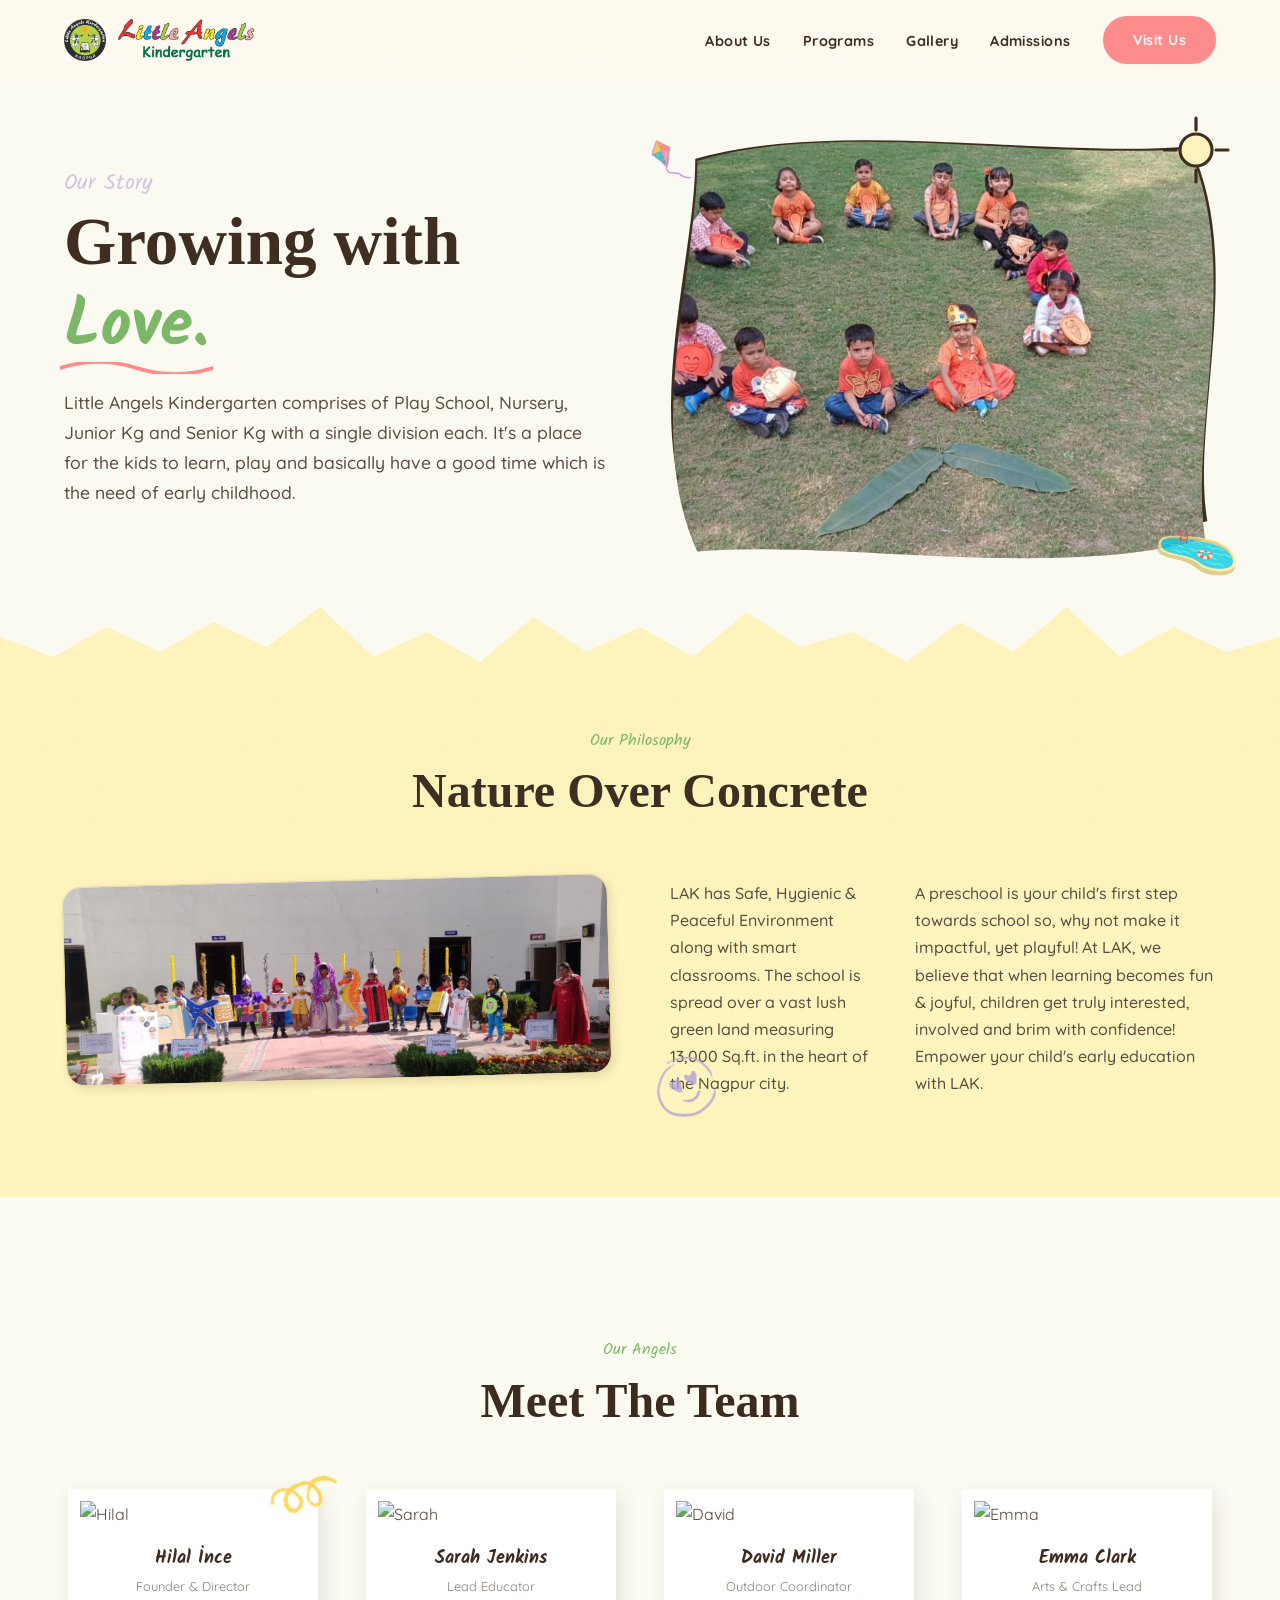
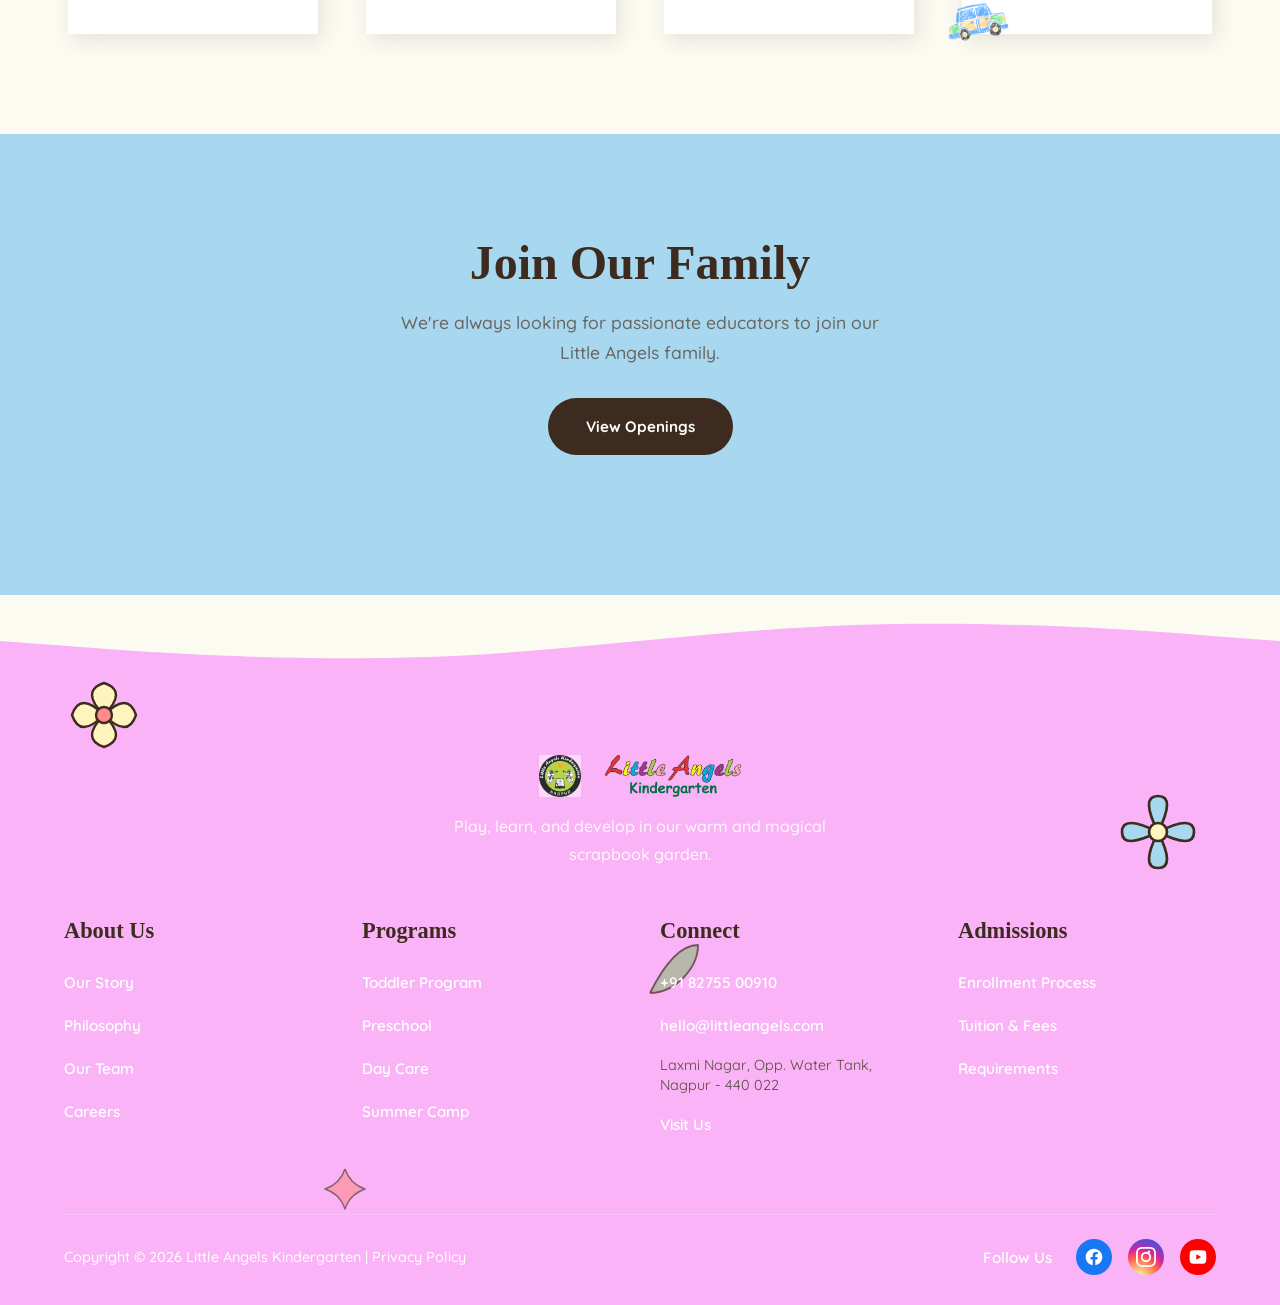
==== about.html @ 873f0bdc "Feat: implement masonry categorization, background doodles and core web vitals optimization" ====
<!DOCTYPE html>
<html lang="en">
<head>
    <meta charset="UTF-8">
    <meta name="viewport" content="width=device-width, initial-scale=1.0">
    <title>Little Angels Kindergarten | About Us</title>
    <link rel="preconnect" href="https://fonts.googleapis.com">
    <link rel="preconnect" href="https://fonts.gstatic.com" crossorigin>
    <link href="https://fonts.googleapis.com/css2?family=Chewy&family=Kalam:wght@300;400;700&display=swap" rel="stylesheet">
    <link rel="icon" type="image/png" href="LAK2logo.png">
    <link rel="stylesheet" href="style.css">
</head>
<body>

    <!-- ============================================
         NAVBAR
         ============================================ -->
    <nav class="navbar" id="navbar">
        <div class="container">
            <a href="index.html" class="nav-brand">
                <img src="LAK2logo.png" alt="Little Angels Icon" class="leaf-icon">
                <img src="LAKlogo.png" alt="Little Angels Kindergarten" class="brand-logo">
            </a>

            <button class="menu-toggle" id="menuToggle" aria-label="Toggle menu">
                <svg viewBox="0 0 24 24" width="24" height="24" stroke="currentColor" stroke-width="2" fill="none" stroke-linecap="round" stroke-linejoin="round">
                    <line x1="3" y1="12" x2="21" y2="12"></line>
                    <line x1="3" y1="6" x2="21" y2="6"></line>
                    <line x1="3" y1="18" x2="21" y2="18"></line>
                </svg>
            </button>

            <ul class="nav-links" id="navLinks">
                <li><a href="about.html">About Us</a></li>
                <li><a href="programs.html">Programs</a></li>
                <li><a href="gallery.html">Gallery</a></li>
                <li><a href="admissions.html">Admissions</a></li>
                <li><a href="contact.html" class="nav-cta">Visit Us</a></li>
            </ul>
        </div>
    </nav>

    <!-- ============================================
         ABOUT HERO
         ============================================ -->
    <section class="hero" id="story" style="padding-bottom: 20px;">
        <div class="container">
            <div class="hero-text reveal reveal-delay-1">
                <span class="section-label" style="font-family: 'Kalam', cursive; font-size: 1.4rem; color: var(--lavender); margin-bottom: 8px;">Our Story</span>
                <h1>
                    Growing with 
                    <span class="keyword highlight">
                        Love.
                        <svg class="scribble" viewBox="0 0 100 10" preserveAspectRatio="none">
                            <path d="M 0 5 Q 25 -5, 50 5 T 100 5"/>
                        </svg>
                    </span>
                </h1>
                <p>Little Angels Kindergarten comprises of Play School, Nursery, Junior Kg and Senior Kg with a single division each. It's a place for the kids to learn, play and basically have a good time which is the need of early childhood.</p>
            </div>

            <div class="hero-image-wrap reveal reveal-delay-2">
                <svg class="doodle sun" viewBox="0 0 100 100" fill="none" xmlns="http://www.w3.org/2000/svg">
                    <circle cx="50" cy="50" r="20" fill="#FFF4BD" stroke="#3D2B1F" stroke-width="4"/>
                    <line x1="50" y1="10" x2="50" y2="25" stroke="#3D2B1F" stroke-width="4" stroke-linecap="round"/>
                    <line x1="50" y1="90" x2="50" y2="75" stroke="#3D2B1F" stroke-width="4" stroke-linecap="round"/>
                    <line x1="10" y1="50" x2="25" y2="50" stroke="#3D2B1F" stroke-width="4" stroke-linecap="round"/>
                    <line x1="90" y1="50" x2="75" y2="50" stroke="#3D2B1F" stroke-width="4" stroke-linecap="round"/>
                </svg>

                <div class="wobbly-frame">
                    <svg class="wobbly-border" viewBox="0 0 400 420" preserveAspectRatio="none" xmlns="http://www.w3.org/2000/svg">
                        <defs>
                            <clipPath id="wobbly-clip-about" clipPathUnits="objectBoundingBox">
                                <path d="M 0.05 0.05 C 0.3 -0.05, 0.7 0.05, 0.95 0.02 C 1.05 0.3, 0.95 0.7, 0.98 0.95 C 0.7 1.05, 0.3 0.95, 0.05 0.98 C -0.05 0.7, 0.05 0.3, 0.05 0.05 Z"/>
                            </clipPath>
                        </defs>
                        <path d="M 20 20 C 120 -20, 280 20, 380 8 C 420 120, 380 280, 392 380 C 280 420, 120 380, 20 392 C -20 280, 20 120, 20 20 Z" fill="none" stroke="#3D2B1F" stroke-width="3"/>
                    </svg>
                    <img src="imgs/sclimg18.jpeg" alt="Kindergarten exterior" style="clip-path: url(#wobbly-clip-about);" fetchpriority="high">
                </div>
                <img src="doodles/12_20260517_151332_0011.png" alt="Doodle Leaf" class="scrapbook-doodle doodle-hero-1" loading="lazy">
                <img src="doodles/16_20260517_151332_0015.png" alt="Doodle Leaf" class="scrapbook-doodle doodle-hero-2" style="width: 80px;" loading="lazy">
            </div>
        </div>
    </section>

    <!-- ============================================
         GRASS DIVIDER
         ============================================ -->
    <div class="grass-divider">
        <svg viewBox="0 0 1200 80" preserveAspectRatio="none" xmlns="http://www.w3.org/2000/svg">
            <path d="M 0 80 L 0 50 L 50 70 L 100 40 L 150 65 L 200 35 L 250 60 L 300 20 L 350 70 L 400 45 L 450 75 L 500 30 L 550 65 L 600 40 L 650 70 L 700 25 L 750 60 L 800 45 L 850 75 L 900 35 L 950 65 L 1000 20 L 1050 70 L 1100 40 L 1150 65 L 1200 50 L 1200 80 Z" fill="#FFF4BD"/>
        </svg>
    </div>

    <!-- ============================================
         PHILOSOPHY SECTION
         ============================================ -->
    <section class="about-section" id="philosophy" style="padding-bottom: 100px;">
        <div class="container">
            <div class="section-header reveal" style="text-align: center; margin-bottom: 60px;">
                <span class="section-label">Our Philosophy</span>
                <h2>Nature Over Concrete</h2>
            </div>
            
            <div class="about-grid">
                <div class="about-content-col reveal" style="order: 2;">
                    <img src="doodles/1_20260517_151332_0000.png" alt="Doodle Branch" class="scrapbook-doodle doodle-card-left" loading="lazy">
                    <p>LAK has Safe, Hygienic & Peaceful Environment along with smart classrooms. The school is spread over a vast lush green land measuring 13,000 Sq.ft. in the heart of the Nagpur city.</p>
                    <p>A preschool is your child's first step towards school so, why not make it impactful, yet playful! At LAK, we believe that when learning becomes fun & joyful, children get truly interested, involved and brim with confidence! Empower your child's early education with LAK.</p>
                </div>
                <div class="about-image-col reveal reveal-delay-1" style="order: 1;">
                    <img src="imgs/sclimg19.jpeg" alt="Kids playing in nature" class="sticker" style="width: 100%; border-radius: 20px;" loading="lazy">
                </div>
            </div>
        </div>
    </section>

    <div>
        <div class="divider-cloud" style="background-color: var(--primary-bg);"></div>
    </div>

    <!-- ============================================
         MEET THE TEAM
         ============================================ -->
    <section class="team-section" id="team" style="padding: 100px 0; background: var(--primary-bg);">
        <div class="container">
            <div class="section-header reveal" style="text-align: center; margin-bottom: 60px;">
                <span class="section-label">Our Angels</span>
                <h2>Meet The Team</h2>
            </div>

            <div style="display: grid; grid-template-columns: repeat(auto-fit, minmax(250px, 1fr)); gap: 40px; justify-items: center;">
                <div class="polaroid reveal">
                    <img src="doodles/3_20260517_151332_0002.png" alt="Doodle Flower" class="scrapbook-doodle doodle-card-corner" loading="lazy">
                    <img src="https://images.unsplash.com/photo-1544005313-94ddf0286df2?auto=format&fit=crop&q=80&w=400" alt="Hilal" style="width: 100%; height: 250px; object-fit: cover;" loading="lazy">
                    <div class="caption">
                        <div class="name">Hilal İnce</div>
                        <div class="role">Founder & Director</div>
                    </div>
                </div>
                
                <div class="polaroid reveal reveal-delay-1">
                    <img src="https://images.unsplash.com/photo-1573496359142-b8d87734a5a2?auto=format&fit=crop&q=80&w=400" alt="Sarah" style="width: 100%; height: 250px; object-fit: cover;" loading="lazy">
                    <div class="caption">
                        <div class="name">Sarah Jenkins</div>
                        <div class="role">Lead Educator</div>
                    </div>
                </div>

                <div class="polaroid reveal reveal-delay-2">
                    <img src="https://images.unsplash.com/photo-1580894732444-8ecded7900cd?auto=format&fit=crop&q=80&w=400" alt="David" style="width: 100%; height: 250px; object-fit: cover;" loading="lazy">
                    <div class="caption">
                        <div class="name">David Miller</div>
                        <div class="role">Outdoor Coordinator</div>
                    </div>
                </div>
                
                <div class="polaroid reveal reveal-delay-3">
                    <img src="doodles/6_20260517_151332_0005.png" alt="Doodle Star" class="scrapbook-doodle doodle-card-left" loading="lazy">
                    <img src="https://images.unsplash.com/photo-1598550874175-4d0ef43ee90d?auto=format&fit=crop&q=80&w=400" alt="Emma" style="width: 100%; height: 250px; object-fit: cover;" loading="lazy">
                    <div class="caption">
                        <div class="name">Emma Clark</div>
                        <div class="role">Arts & Crafts Lead</div>
                    </div>
                </div>
            </div>
        </div>
    </section>

    <!-- ============================================
         CTA SECTION (CAREERS)
         ============================================ -->
    <section class="cta-section" id="careers" style="background: var(--sky-mist); padding: 100px 0 140px;">
        <div class="container reveal" style="text-align: center;">
            <h2>Join Our Family</h2>
            <p style="margin: 0 auto 30px;">We're always looking for passionate educators to join our Little Angels family.</p>
            <a href="mailto:careers@littleangels.com" class="btn btn-primary" style="color: var(--white) !important;">View Openings</a>
        </div>
    </section>

    <!-- ============================================
         FOOTER (Wavy & Bubbles)
         ============================================ -->
    <footer class="footer">
        <!-- Wavy Top Divider -->
        <div class="footer-wave">
            <svg viewBox="0 0 1440 120" preserveAspectRatio="none" xmlns="http://www.w3.org/2000/svg">
                <path d="M0,64L80,69.3C160,75,320,85,480,80C640,75,800,53,960,48C1120,43,1280,53,1360,58.7L1440,64L1440,120L1360,120C1280,120,1120,120,960,120C800,120,640,120,480,120C320,120,160,120,80,120L0,120Z" fill="var(--pink-mist)"></path>
            </svg>
        </div>
        
        <div class="footer-content">
            <!-- Floating Organic Elements -->
            <div class="floating-deco deco-1">
                <svg viewBox="0 0 100 100" fill="none" xmlns="http://www.w3.org/2000/svg">
                    <path d="M50 50 Q 20 20, 50 10 Q 80 20, 50 50" fill="var(--buttercream)" stroke="var(--text-dark)" stroke-width="3" stroke-linejoin="round"/>
                    <path d="M50 50 Q 80 20, 90 50 Q 80 80, 50 50" fill="var(--buttercream)" stroke="var(--text-dark)" stroke-width="3" stroke-linejoin="round"/>
                    <path d="M50 50 Q 80 80, 50 90 Q 20 80, 50 50" fill="var(--buttercream)" stroke="var(--text-dark)" stroke-width="3" stroke-linejoin="round"/>
                    <path d="M50 50 Q 20 80, 10 50 Q 20 20, 50 50" fill="var(--buttercream)" stroke="var(--text-dark)" stroke-width="3" stroke-linejoin="round"/>
                    <circle cx="50" cy="50" r="10" fill="var(--coral)" stroke="var(--text-dark)" stroke-width="3"/>
                </svg>
            </div>
            <div class="floating-deco deco-2">
                <svg viewBox="0 0 100 100" xmlns="http://www.w3.org/2000/svg">
                    <path d="M10 90 Q 50 10, 90 10 C 90 50, 50 90, 10 90" fill="var(--green-organic)" stroke="var(--text-dark)" stroke-width="3" stroke-linejoin="round"/>
                </svg>
            </div>
            <div class="floating-deco deco-3">
                <svg viewBox="0 0 100 100" fill="none" xmlns="http://www.w3.org/2000/svg">
                    <path d="M50 10 Q 60 40, 90 50 Q 60 60, 50 90 Q 40 60, 10 50 Q 40 40, 50 10" fill="var(--coral)" stroke="var(--text-dark)" stroke-width="3" stroke-linejoin="round"/>
                </svg>
            </div>
            <div class="floating-deco deco-4">
                <svg viewBox="0 0 100 100" fill="none" xmlns="http://www.w3.org/2000/svg">
                    <path d="M50 50 Q 30 10, 50 10 Q 70 10, 50 50" fill="var(--sky-mist)" stroke="var(--text-dark)" stroke-width="3" stroke-linejoin="round"/>
                    <path d="M50 50 Q 90 30, 90 50 Q 90 70, 50 50" fill="var(--sky-mist)" stroke="var(--text-dark)" stroke-width="3" stroke-linejoin="round"/>
                    <path d="M50 50 Q 70 90, 50 90 Q 30 90, 50 50" fill="var(--sky-mist)" stroke="var(--text-dark)" stroke-width="3" stroke-linejoin="round"/>
                    <path d="M50 50 Q 10 70, 10 50 Q 10 30, 50 50" fill="var(--sky-mist)" stroke="var(--text-dark)" stroke-width="3" stroke-linejoin="round"/>
                    <circle cx="50" cy="50" r="10" fill="var(--buttercream)" stroke="var(--text-dark)" stroke-width="3"/>
                </svg>
            </div>

            <div class="container">
                <div class="footer-top" style="text-align: center; margin-bottom: 50px; position: relative; z-index: 2;">
                    <a href="index.html" class="nav-brand" style="justify-content: center; color: var(--buttercream);">
                        <img src="LAK2logo.png" alt="Little Angels Icon" class="leaf-icon">
                        <img src="LAKlogo.png" alt="Little Angels Kindergarten" class="brand-logo" style="margin-left: 12px;">
                    </a>
                    <p style="color: var(--white); opacity: 0.9; margin-top: 16px; max-width: 400px; margin-inline: auto;">Play, learn, and develop in our warm and magical scrapbook garden.</p>
                </div>
                <div class="footer-grid">
                    <div class="footer-col">
                        <h4>About Us</h4>
                        <ul>
                            <li><a href="about.html">Our Story</a></li>
                            <li><a href="about.html#philosophy">Philosophy</a></li>
                            <li><a href="about.html#team">Our Team</a></li>
                            <li><a href="about.html#careers">Careers</a></li>
                        </ul>
                    </div>
                    <div class="footer-col">
                        <h4>Programs</h4>
                        <ul>
                            <li><a href="programs.html#toddler">Toddler Program</a></li>
                            <li><a href="programs.html#preschool">Preschool</a></li>
                            <li><a href="programs.html#daycare">Day Care</a></li>
                            <li><a href="programs.html#summer">Summer Camp</a></li>
                        </ul>
                    </div>
                    <div class="footer-col">
                        <h4>Connect</h4>
                        <ul>
                            <li><a href="tel:+918275500910">+91 82755 00910</a></li>
                            <li><a href="mailto:hello@littleangels.com">hello@littleangels.com</a></li>
                            <li style="color: var(--text-body); font-size: 0.9rem; line-height: 1.4; margin-top: 8px;">Laxmi Nagar, Opp. Water Tank, Nagpur - 440 022</li>
                            <li><a href="contact.html">Visit Us</a></li>
                        </ul>
                    </div>
                    <div class="footer-col">
                        <h4>Admissions</h4>
                        <ul>
                            <li><a href="admissions.html">Enrollment Process</a></li>
                            <li><a href="admissions.html#fees">Tuition & Fees</a></li>
                            <li><a href="admissions.html#requirements">Requirements</a></li>
                        </ul>
                    </div>
                </div>

                <div class="footer-bottom">
                    <div class="copyright">
                        Copyright &copy; 2026 Little Angels Kindergarten | <a href="#">Privacy Policy</a>
                    </div>
                    <div class="social-links">
                        <span>Follow Us</span>
                        <a href="https://facebook.com/laklaxminagar" target="_blank" class="social-icon fb"><svg viewBox="0 0 24 24"><path d="M12 2C6.477 2 2 6.477 2 12c0 4.991 3.657 9.128 8.438 9.879V14.89h-2.54V12h2.54V9.797c0-2.506 1.492-3.89 3.777-3.89 1.094 0 2.238.195 2.238.195v2.46h-1.26c-1.243 0-1.63.771-1.63 1.562V12h2.773l-.443 2.89h-2.33v6.989C18.343 21.129 22 16.99 22 12c0-5.523-4.477-10-10-10z"/></svg></a>
                        <a href="#" class="social-icon ig"><svg viewBox="0 0 24 24"><path d="M12 2.163c3.204 0 3.584.012 4.85.07 3.252.148 4.771 1.691 4.919 4.919.058 1.265.069 1.645.069 4.849 0 3.205-.012 3.584-.069 4.849-.149 3.225-1.664 4.771-4.919 4.919-1.266.058-1.644.07-4.85.07-3.204 0-3.584-.012-4.849-.07-3.26-.149-4.771-1.699-4.919-4.92-.058-1.265-.07-1.644-.07-4.849 0-3.204.013-3.583.07-4.849.149-3.227 1.664-4.771 4.919-4.919 1.266-.057 1.645-.069 4.849-.069zm0-2.163C8.741 0 8.332.014 7.052.072 2.695.272.273 2.69.073 7.052.014 8.333 0 8.741 0 12c0 3.259.014 3.668.072 4.948.2 4.358 2.618 6.78 6.98 6.98 1.28.058 1.689.072 4.948.072 3.259 0 3.668-.014 4.948-.072 4.354-.2 6.782-2.618 6.979-6.98.059-1.28.073-1.689.073-4.948 0-3.259-.014-3.667-.072-4.947-.196-4.354-2.617-6.78-6.979-6.98-1.28-.059-1.69-.073-4.949-.073zm0 5.838A6.162 6.162 0 1018.162 12 6.162 6.162 0 0012 5.838zm0 10.162A4 4 0 1116 12a4 4 0 01-4 4zm4.965-10.405a1.44 1.44 0 11-2.88 0 1.44 1.44 0 012.88 0z"/></svg></a>
                        <a href="#" class="social-icon yt"><svg viewBox="0 0 24 24"><path d="M21.582 6.186a2.665 2.665 0 00-1.875-1.884C18.05 3.86 12 3.86 12 3.86s-6.05 0-7.707.442a2.665 2.665 0 00-1.875 1.884C1.976 7.842 1.976 12 1.976 12s0 4.158.442 5.814a2.665 2.665 0 001.875 1.884C5.95 20.14 12 20.14 12 20.14s6.05 0 7.707-.442a2.665 2.665 0 001.875-1.884c.442-1.656.442-5.814.442-5.814s0-4.158-.442-5.814zM9.99 15.352V8.648L15.772 12l-5.781 3.352z"/></svg></a>
                    </div>
                </div>
            </div>
        </div>
    </footer>

    <script src="script.js"></script>
</body>
</html>
---- style.css ----
/* ============================================
   SECRET GARDEN SCRAPBOOK — CSS
   Little Angels Kindergarten
   ============================================ */

@import url('https://fonts.googleapis.com/css2?family=Chewy&family=Kalam:wght@300;400;700&family=Quicksand:wght@300;400;500;600;700&display=swap');

/* --- Design Tokens --- */
:root {
    --green-organic: #9BBA8E;
    --coral: #FF8B8B;
    --sky-mist: #A7D8F0;
    --lavender: #D6C4E1;
    --primary-bg: #fcfbf2;
    --buttercream: #FFF4BD;
    --text-dark: #3D2B1F;
    --text-body: #5a4a3f;
    --white: #ffffff;
    --yellow: #fff59c;
    --pink-mist: #fab3f6;
    --shadow-soft: 0 4px 20px rgba(61,43,31,0.08);
    --shadow-sticker: 3px 4px 8px rgba(61,43,31,0.12);
    --radius-blob: 30% 70% 70% 30% / 30% 30% 70% 70%;
    --spring-ease: cubic-bezier(0.34, 1.56, 0.64, 1);
}

/* --- Reset --- */
*, *::before, *::after {
    margin: 0;
    padding: 0;
    box-sizing: border-box;
}

html {
    scroll-behavior: smooth;
    overflow-x: hidden;
}

/* --- Body & Grain Texture Overlay --- */
body {
    font-family: 'Quicksand', sans-serif;
    background-color: var(--primary-bg);
    color: var(--text-body);
    line-height: 1.7;
    position: relative;
    overflow-x: hidden;
}

body::before {
    content: '';
    position: fixed;
    inset: 0;
    z-index: 9999;
    pointer-events: none;
    opacity: 0.04;
    background-image: url("data:image/svg+xml,%3Csvg viewBox='0 0 256 256' xmlns='http://www.w3.org/2000/svg'%3E%3Cfilter id='noise'%3E%3CfeTurbulence type='fractalNoise' baseFrequency='0.9' numOctaves='4' stitchTiles='stitch'/%3E%3C/filter%3E%3Crect width='100%25' height='100%25' filter='url(%23noise)'/%3E%3C/svg%3E");
    background-repeat: repeat;
    background-size: 200px 200px;
}

/* --- Typography --- */
h1, h2, h3, h4 {
    font-family: 'Chewy', cursive;
    color: var(--text-dark);
    line-height: 1.2;
}

h1 { font-size: clamp(2.5rem, 6vw, 4.2rem); }
h2 { font-size: clamp(2rem, 4vw, 3rem); }
h3 { font-size: clamp(1.3rem, 2.5vw, 1.6rem); }

.handwritten {
    font-family: 'Kalam', cursive;
    color: var(--text-dark);
}

p {
    font-family: 'Quicksand', sans-serif;
    font-weight: 500;
    max-width: 60ch;
}

/* --- Scribble Underline Keyword --- */
.keyword {
    position: relative;
    display: inline-block;
    font-family: 'Kalam', cursive;
    font-weight: 700;
}

.keyword svg.scribble {
    position: absolute;
    bottom: -6px;
    left: -4px;
    width: calc(100% + 8px);
    height: 12px;
    pointer-events: none;
}

.keyword svg.scribble path {
    fill: none;
    stroke: var(--coral);
    stroke-width: 3;
    stroke-linecap: round;
}

/* --- Container --- */
.container {
    max-width: 1200px;
    margin: 0 auto;
    padding: 0 24px;
}

/* ============================================
   NAVBAR
   ============================================ */
.navbar {
    position: fixed;
    top: 0;
    left: 0;
    width: 100%;
    z-index: 1000;
    background: rgba(255, 249, 240, 0.85);
    backdrop-filter: blur(12px);
    -webkit-backdrop-filter: blur(12px);
    padding: 16px 0;
    transition: all 0.3s ease;
}

.navbar.scrolled {
    padding: 10px 0;
    box-shadow: 0 2px 20px rgba(61,43,31,0.08);
}

.navbar .container {
    display: flex;
    align-items: center;
    justify-content: space-between;
}

.nav-brand {
    display: flex;
    align-items: center;
    gap: 12px;
    text-decoration: none;
}

.nav-brand .leaf-icon {
    width: 42px;
    height: 42px;
    object-fit: contain;
}

.nav-brand .brand-logo {
    height: 42px;
    width: auto;
    max-width: 250px;
    object-fit: contain;
}

.nav-brand span {
    font-family: 'Chewy', cursive;
    font-size: 1.35rem;
    color: var(--text-dark);
}

.nav-links {
    display: flex;
    list-style: none;
    gap: 32px;
    align-items: center;
}

.nav-links a {
    text-decoration: none;
    font-family: 'Quicksand', sans-serif;
    font-weight: 700;
    font-size: 0.9rem;
    color: var(--text-dark);
    letter-spacing: 0.03em;
    transition: color 0.3s;
}

.nav-links a:hover {
    color: #7ab866;
}

.nav-cta {
    display: inline-block;
    background: var(--coral);
    color: var(--white) !important;
    padding: 10px 28px;
    border-radius: 50px;
    font-weight: 700 !important;
    transition: all 0.3s;
    border: 2px solid transparent;
}

.nav-cta:hover {
    background: transparent;
    border-color: var(--coral);
}

/* Mobile menu button */
.menu-toggle {
    display: none;
    background: none;
    border: none;
    cursor: pointer;
    width: 36px;
    height: 36px;
}

/* ============================================
   HERO
   ============================================ */
.hero {
    padding-top: 140px;
    padding-bottom: 60px;
    position: relative;
}

.hero .container {
    display: grid;
    grid-template-columns: 1fr 1fr;
    gap: 60px;
    align-items: center;
}

.hero-text h1 {
    margin-bottom: 20px;
}

.hero-text h1 .highlight {
    color: #7ab866;
}

.hero-text p {
    font-size: 1.1rem;
    margin-bottom: 36px;
    color: var(--text-body);
}

.hero-buttons {
    display: flex;
    gap: 16px;
    flex-wrap: wrap;
}

.hero-image-wrap {
    position: relative;
}

/* Wobbly SVG Border for hero image */
.wobbly-frame {
    position: relative;
    display: inline-block;
}

.wobbly-frame img {
    display: block;
    width: 100%;
    height: 420px;
    object-fit: cover;
}

.wobbly-frame svg.wobbly-border {
    position: absolute;
    inset: 0;
    width: 100%;
    height: 100%;
    pointer-events: none;
}

/* Doodle decorations */
.doodle {
    position: absolute;
    pointer-events: none;
    z-index: 2;
}

.doodle.sun {
    top: -30px;
    right: -20px;
    width: 80px;
    height: 80px;
    animation: float 5s ease-in-out infinite;
}

.doodle.flower {
    bottom: -20px;
    left: -25px;
    width: 60px;
    height: 60px;
    animation: float 4s ease-in-out infinite 1s;
}

@keyframes float {
    0%, 100% { transform: translateY(0) rotate(0deg); }
    50% { transform: translateY(-12px) rotate(3deg); }
}

/* ============================================
   BUTTONS
   ============================================ */
.btn {
    display: inline-block;
    padding: 14px 36px;
    border-radius: 50px;
    font-family: 'Quicksand', sans-serif;
    font-weight: 700;
    font-size: 0.95rem;
    text-decoration: none;
    cursor: pointer;
    border: 2px solid transparent;
    transition: all 0.3s;
    position: relative;
}

.btn-primary {
    background: var(--coral);
    color: var(--text-dark);
}

.btn-primary:hover {
    animation: jiggle 0.4s ease;
    box-shadow: 0 4px 16px rgba(255, 139, 139, 0.4);
}

.btn-outline {
    background: transparent;
    border-color: var(--lavender);
    color: var(--text-dark);
}

.btn-outline:hover {
    background: var(--lavender);
    animation: jiggle 0.4s ease;
}

@keyframes jiggle {
    0% { transform: rotate(0); }
    20% { transform: rotate(-2deg); }
    40% { transform: rotate(2deg); }
    60% { transform: rotate(-1deg); }
    80% { transform: rotate(1deg); }
    100% { transform: rotate(0); }
}

/* ============================================
   GRASS DIVIDER
   ============================================ */
.grass-divider {
    width: 100%;
    height: 80px;
    position: relative;
    overflow: hidden;
    margin-top: -1px;
}

.grass-divider svg {
    display: block;
    width: 100%;
    height: 100%;
}

.grass-divider.flip {
    transform: scaleY(-1);
    margin-bottom: -1px;
    margin-top: 0;
}

/* ============================================
   ABOUT US SECTION
   ============================================ */
.about-section {
    padding: 60px 0;
    background: var(--buttercream);
    position: relative;
}

.about-grid {
    display: grid;
    grid-template-columns: 1fr 1fr;
    gap: 60px;
    align-items: flex-start;
}

/* Left Side: Image & Avatars */
.about-image-col {
    position: relative;
    display: flex;
    flex-direction: column;
    gap: 30px;
}

.about-image-wrapper {
    position: relative;
    padding-bottom: 40px;
}

.about-main-img {
    width: 90%;
    max-height: 400px;
    border-radius: 24px;
    object-fit: cover;
    box-shadow: var(--shadow-soft);
    display: block;
}

.about-quote-card {
    position: absolute;
    bottom: 0;
    right: 0;
    width: 85%;
    background: var(--primary-bg);
    border: 2px dashed var(--coral);
    border-radius: 24px;
    padding: 30px;
    box-shadow: 0 10px 30px rgba(61,43,31,0.05);
    z-index: 2;
}

.about-quote-card .quote-text {
    font-size: 0.95rem;
    line-height: 1.6;
    margin-bottom: 20px;
    color: var(--text-body);
}

.about-quote-card .quote-text strong {
    color: var(--text-dark);
}

.quote-author {
    display: flex;
    align-items: center;
    gap: 12px;
}

.quote-author .author-avatar {
    width: 48px;
    height: 48px;
    border-radius: 50%;
    object-fit: cover;
}

.quote-author .author-info {
    display: flex;
    flex-direction: column;
}

.quote-author .author-info strong {
    color: var(--text-dark);
    font-size: 0.95rem;
}

.quote-author .author-info span {
    color: var(--coral);
    font-size: 0.8rem;
    font-weight: 600;
}

/* Avatars Wrap */
.about-avatars-wrap {
    display: flex;
    align-items: center;
    gap: 16px;
    padding-left: 20px;
}

.avatars-group {
    display: flex;
}

.avatars-group img {
    width: 48px;
    height: 48px;
    border-radius: 50%;
    object-fit: cover;
    border: 3px solid var(--primary-bg);
    margin-left: -16px;
}

.avatars-group img:first-child {
    margin-left: 0;
}

.avatars-text {
    display: flex;
    flex-direction: column;
    line-height: 1.2;
}

.avatars-text strong {
    color: var(--text-dark);
    font-size: 0.9rem;
}

.avatars-text span {
    color: var(--text-body);
    font-size: 0.85rem;
}

/* Right Side: Stats & Content */
.about-content-col {
    display: flex;
    gap: 40px;
}

.about-stats {
    display: flex;
    flex-direction: column;
    gap: 40px;
    min-width: 120px;
    padding-top: 10px;
}

.stat-item {
    text-align: center;
}

.stat-item h3 {
    font-size: 2.8rem;
    margin-bottom: 4px;
    color: var(--text-dark);
}

.stat-item p {
    font-size: 0.75rem;
    font-weight: 700;
    letter-spacing: 0.05em;
    color: var(--text-body);
    text-transform: uppercase;
    margin: 0;
}

.about-text-content {
    flex: 1;
}

.about-text-content h2 {
    margin-bottom: 24px;
    color: var(--text-dark);
}

.about-text-content p {
    margin-bottom: 16px;
    font-size: 0.95rem;
    color: var(--text-body);
    max-width: 100%;
}

.about-text-content p strong {
    color: var(--text-dark);
}

@media (max-width: 992px) {
    .about-grid {
        grid-template-columns: 1fr;
    }
    
    .about-content-col {
        flex-direction: column;
    }
    
    .about-stats {
        flex-direction: row;
        justify-content: flex-start;
        gap: 60px;
        min-width: auto;
        padding-top: 0;
        margin-bottom: 30px;
    }
    
    .about-image-wrapper {
        padding-bottom: 60px;
    }
    
    .about-quote-card {
        width: 90%;
        bottom: 0;
    }
}

/* ============================================
   NATURE vs CONCRETE  (Comparison)
   ============================================ */
.comparison-section {
    padding: 100px 0;
}

.comparison-section .section-header {
    text-align: center;
    margin-bottom: 60px;
}

.comparison-grid {
    display: grid;
    grid-template-columns: 1fr 1fr;
    gap: 40px;
    align-items: stretch;
}

/* Left: Traditional / dull */
.compare-dull {
    background: #e0e0e0;
    border-radius: 12px;
    padding: 48px 36px;
    position: relative;
    overflow: hidden;
    display: flex;
    flex-direction: column;
    justify-content: center;
    border: 2px dashed #bbb;
}

.compare-dull::before {
    content: '';
    position: absolute;
    inset: 0;
    background: repeating-linear-gradient(
        0deg,
        transparent,
        transparent 28px,
        #ccc 28px,
        #ccc 29px
    );
    opacity: 0.3;
}

.compare-dull h3 {
    color: #777;
    margin-bottom: 16px;
    position: relative;
    z-index: 1;
}

.compare-dull p {
    color: #888;
    font-size: 0.95rem;
    position: relative;
    z-index: 1;
}

.compare-dull .dull-icon {
    font-size: 3rem;
    margin-bottom: 16px;
    opacity: 0.4;
    position: relative;
    z-index: 1;
}

.compare-dull ul {
    list-style: none;
    position: relative;
    z-index: 1;
    margin-top: 16px;
}

.compare-dull ul li {
    padding: 6px 0;
    color: #888;
    font-size: 0.9rem;
}

.compare-dull ul li::before {
    content: '✕ ';
    color: #bbb;
    font-weight: bold;
}

/* Right: Montessori / vibrant */
.compare-bloom {
    background: linear-gradient(135deg, var(--sky-mist), var(--lavender));
    border-radius: 24px;
    padding: 48px 36px;
    position: relative;
    overflow: hidden;
    display: flex;
    flex-direction: column;
    justify-content: center;
    border: 3px solid rgba(255,255,255,0.5);
    box-shadow: var(--shadow-soft);
}

.compare-bloom h3 {
    color: var(--text-dark);
    margin-bottom: 16px;
}

.compare-bloom p {
    color: var(--text-dark);
    font-size: 0.95rem;
    opacity: 0.85;
}

.compare-bloom .bloom-icon {
    font-size: 3rem;
    margin-bottom: 16px;
}

.compare-bloom ul {
    list-style: none;
    margin-top: 16px;
}

.compare-bloom ul li {
    padding: 6px 0;
    color: var(--text-dark);
    font-size: 0.9rem;
    font-weight: 600;
}

.compare-bloom ul li::before {
    content: '✿ ';
    color: #6a9e56;
}

/* Decorative leaves on bloom side */
.compare-bloom .deco-leaf {
    position: absolute;
    bottom: -10px;
    right: -10px;
    width: 100px;
    height: 100px;
    opacity: 0.15;
}

/* ============================================
   BLOB CONTAINERS  (School Life)
   ============================================ */
.school-life-section {
    padding: 100px 0;
    background: var(--white);
    position: relative;
}

.school-life-section .section-header {
    text-align: center;
    margin-bottom: 60px;
}

.blob-grid {
    display: grid;
    grid-template-columns: repeat(auto-fit, minmax(300px, 1fr));
    gap: 36px;
}

.blob-card {
    background: var(--pink-mist);
    padding: 32px;
    border-radius: 30% 70% 70% 30% / 30% 30% 70% 70%;
    text-align: center;
    transition: all 0.5s var(--spring-ease);
    position: relative;
}

.blob-card:nth-child(2) {
    border-radius: 70% 30% 30% 70% / 70% 70% 30% 30%;
}

.blob-card:nth-child(3) {
    border-radius: 50% 50% 30% 70% / 40% 60% 50% 50%;
}

.blob-card:hover {
    border-radius: 50%;
    transform: scale(1.03);
}

.blob-card .blob-icon {
    width: 64px;
    height: 64px;
    margin: 0 auto 20px;
}

.blob-card h3 {
    margin-bottom: 12px;
}

.blob-card p {
    margin: 0 auto;
    font-size: 0.9rem;
}

/* ============================================
   STICKER EFFECT  (Images & Cards)
   ============================================ */
.sticker {
    transform: rotate(-1.5deg);
    border: 1px solid rgba(61,43,31,0.12);
    box-shadow: var(--shadow-sticker);
    transition: transform 0.4s var(--spring-ease);
    border-radius: 6px;
    overflow: hidden;
}

.sticker:nth-child(even) {
    transform: rotate(1.2deg);
}

.sticker:hover {
    transform: rotate(0deg) scale(1.04);
}

.sticker img {
    display: block;
    width: 100%;
    height: 220px;
    object-fit: cover;
}

/* ============================================
   PROGRAMMES
   ============================================ */
.programmes-section {
    padding: 100px 0;
    background: var(--pink-mist);
}

.thick-underline {
    width: 60px;
    height: 8px;
    background: var(--buttercream);
    border-radius: 4px;
    margin-bottom: 40px;
}

.programmes-grid {
    display: grid;
    grid-template-columns: repeat(4, 1fr);
    gap: 24px;
}

.prog-card {
    height: 320px;
    position: relative;
    border-radius: 16px;
    overflow: hidden;
    box-shadow: var(--shadow-soft);
}

.prog-card-inner {
    width: 100%;
    height: 100%;
}

.prog-card-front, .prog-card-back {
    position: absolute;
    top: 0;
    left: 0;
    width: 100%;
    height: 100%;
}

.prog-card-front {
    background: var(--buttercream);
    display: flex;
    flex-direction: column;
    z-index: 1;
}

.prog-card-front img {
    width: 100%;
    height: 240px;
    object-fit: cover;
}

.prog-banner {
    flex: 1;
    display: flex;
    justify-content: space-between;
    align-items: center;
    padding: 0 20px;
}

.prog-banner h3 {
    font-size: 1.2rem;
    color: var(--text-dark);
    margin: 0;
}

.prog-icon {
    width: 28px;
    height: 28px;
    border-radius: 50%;
    border: 2px solid var(--text-dark);
    display: flex;
    align-items: center;
    justify-content: center;
    font-weight: bold;
    color: var(--text-dark);
    font-size: 1.2rem;
}

.prog-card-back {
    background: var(--white);
    padding: 24px;
    display: flex;
    flex-direction: column;
    opacity: 0;
    visibility: hidden;
    z-index: 2;
    transition: opacity 0.4s ease, visibility 0.4s ease;
}

.prog-card:hover .prog-card-back {
    opacity: 1;
    visibility: visible;
}

.prog-card-back .back-header {
    display: flex;
    justify-content: space-between;
    align-items: center;
    margin-bottom: 24px;
}

.prog-card-back .back-header h3 {
    font-size: 1.2rem;
    color: var(--text-dark);
    margin: 0;
}

.prog-card-back .prog-details {
    list-style: none;
    display: flex;
    flex-direction: column;
    gap: 16px;
}

.prog-card-back .prog-details li {
    display: flex;
    align-items: center;
    gap: 12px;
}

.prog-card-back .prog-details .icon {
    font-size: 1.5rem;
}

.prog-card-back .prog-details div {
    display: flex;
    flex-direction: column;
    line-height: 1.2;
}

.prog-card-back .prog-details div strong {
    color: var(--text-dark);
    font-size: 0.95rem;
}

.prog-card-back .prog-details div span {
    color: var(--text-body);
    font-size: 0.8rem;
    opacity: 0.8;
}

/* ============================================
   POLAROID TESTIMONIALS
   ============================================ */
.testimonials-section {
    padding: 100px 0;
    background: var(--sky-mist);
    position: relative;
}

.testimonials-section .section-header {
    text-align: center;
    margin-bottom: 60px;
}

.testimonials-grid {
    display: grid;
    grid-template-columns: repeat(auto-fit, minmax(220px, 1fr));
    gap: 40px;
    justify-items: center;
}

.polaroid {
    background: var(--white);
    padding: 12px 12px 36px;
    box-shadow: 4px 6px 20px rgba(61,43,31,0.12);
    transform: rotate(-1.5deg);
    transition: transform 0.5s var(--spring-ease);
    max-width: 250px;
    width: 100%;
}

.polaroid:nth-child(even) {
    transform: rotate(2deg);
}

.polaroid:hover {
    transform: rotate(0deg) scale(1.03);
    box-shadow: 6px 8px 28px rgba(61,43,31,0.16);
}

.polaroid .video-wrap {
    width: 100%;
    aspect-ratio: 9 / 16;
    background: #f0ece4;
    overflow: hidden;
    position: relative;
}

.polaroid .video-wrap iframe,
.polaroid .video-wrap img,
.polaroid .video-wrap video {
    width: 100%;
    height: 100%;
    object-fit: cover;
    border: none;
}

.polaroid .video-wrap .play-overlay {
    position: absolute;
    inset: 0;
    display: flex;
    align-items: center;
    justify-content: center;
    background: rgba(0,0,0,0.15);
    cursor: pointer;
    transition: background 0.3s;
}

.polaroid .video-wrap .play-overlay:hover {
    background: rgba(0,0,0,0.25);
}

.polaroid .video-wrap .play-overlay svg {
    width: 56px;
    height: 56px;
    fill: white;
    filter: drop-shadow(0 2px 8px rgba(0,0,0,0.3));
}

.polaroid .caption {
    padding: 16px 4px 0;
    text-align: center;
}

.polaroid .caption .name {
    font-family: 'Kalam', cursive;
    font-size: 1.1rem;
    color: var(--text-dark);
    font-weight: 700;
}

.polaroid .caption .role {
    font-size: 0.8rem;
    color: var(--text-body);
    opacity: 0.7;
    margin-top: 2px;
}

/* ============================================
   FAQ
   ============================================ */
.faq-section {
    padding: 100px 0;
}

.faq-section .section-header {
    text-align: center;
    margin-bottom: 60px;
}

.faq-list {
    max-width: 740px;
    margin: 0 auto;
}

.faq-item {
    background: var(--white);
    border-radius: 16px;
    margin-bottom: 16px;
    box-shadow: var(--shadow-soft);
    overflow: hidden;
    border: 1px solid rgba(61,43,31,0.05);
}

.faq-question {
    padding: 20px 28px;
    display: flex;
    justify-content: space-between;
    align-items: center;
    cursor: pointer;
    font-family: 'Quicksand', sans-serif;
    font-weight: 700;
    font-size: 1rem;
    color: var(--text-dark);
    background: none;
    border: none;
    width: 100%;
    text-align: left;
    transition: background 0.2s;
}

.faq-question:hover {
    background: rgba(167,216,240,0.2);
}

.faq-question .faq-toggle {
    font-family: 'Kalam', cursive;
    font-size: 1.5rem;
    color: var(--coral);
    transition: transform 0.3s ease;
    flex-shrink: 0;
    margin-left: 16px;
}

.faq-item.active .faq-toggle {
    transform: rotate(45deg);
}

.faq-answer {
    max-height: 0;
    overflow: hidden;
    transition: max-height 0.4s ease, padding 0.3s ease;
    padding: 0 28px;
}

.faq-item.active .faq-answer {
    max-height: 300px;
    padding: 0 28px 24px;
}

.faq-answer p {
    color: var(--text-body);
    font-size: 0.95rem;
    line-height: 1.8;
}

/* ============================================
   CTA SECTION
   ============================================ */
.cta-section {
    padding: 100px 0;
    background: var(--coral);
    text-align: center;
    position: relative;
    overflow: hidden;
}

.cta-section h2 {
    margin-bottom: 16px;
}

.cta-section p {
    margin: 0 auto 36px;
    font-size: 1.1rem;
    opacity: 0.8;
    max-width: 500px;
}

.cta-section .btn-primary {
    background: var(--text-dark);
    color: var(--white);
}

.cta-section .btn-primary:hover {
    background: #2c1e14;
}

/* ============================================
   FOOTER (Wavy & Bubbles)
   ============================================ */
.footer {
    position: relative;
    background: transparent;
    padding: 0;
    margin-top: 100px;
    border-top: none;
}

.footer-wave {
    position: absolute;
    top: -118px; /* Adjusted based on SVG height */
    left: 0;
    width: 100%;
    line-height: 0;
}

.footer-wave svg {
    display: block;
    width: 100%;
    height: 120px;
}

.footer-content {
    background: var(--pink-mist);
    padding: 60px 0 30px;
    position: relative;
}

/* Floating Organic Elements */
.floating-deco {
    position: absolute;
    z-index: 1;
    pointer-events: none;
    animation: float-subtle 6s ease-in-out infinite;
}

.floating-deco svg {
    width: 100%;
    height: 100%;
    display: block;
}

.deco-1 { width: 80px; height: 80px; top: -20px; left: 5%; animation-delay: 0s; }
.deco-2 { width: 60px; height: 60px; top: 40%; right: 45%; animation-delay: 1.5s; opacity: 0.7; }
.deco-3 { width: 50px; height: 50px; bottom: 15%; left: 25%; animation-delay: 0.5s; opacity: 0.6; }
.deco-4 { width: 90px; height: 90px; top: 15%; right: 6%; animation-delay: 2s; }

@keyframes float-subtle {
    0%, 100% { transform: translateY(0) rotate(0deg); }
    50% { transform: translateY(-15px) rotate(5deg); }
}

.footer-grid {
    display: grid;
    grid-template-columns: repeat(4, 1fr);
    gap: 40px;
    margin-bottom: 60px;
    position: relative;
    z-index: 2;
}

.footer-col h4 {
    font-family: 'Chewy', cursive;
    font-size: 1.4rem;
    color: var(--text-dark);
    margin-bottom: 24px;
    text-transform: none;
    letter-spacing: normal;
}

.footer-col ul {
    list-style: none;
}

.footer-col ul li {
    margin-bottom: 16px;
}

.footer-col ul li a {
    text-decoration: none;
    color: var(--white);
    font-size: 0.95rem;
    transition: color 0.3s;
    font-weight: 600;
}

.footer-col ul li a:hover {
    color: var(--buttercream);
}

.footer-bottom {
    display: flex;
    justify-content: space-between;
    align-items: center;
    padding-top: 24px;
    border-top: 1px solid rgba(255,255,255,0.2);
    position: relative;
    z-index: 2;
}

.footer-bottom .copyright {
    color: var(--white);
    font-size: 0.9rem;
    font-weight: 500;
}

.footer-bottom .copyright a {
    color: var(--white);
    text-decoration: none;
    transition: color 0.3s;
}

.footer-bottom .copyright a:hover {
    color: var(--buttercream);
}

.social-links {
    display: flex;
    align-items: center;
    gap: 16px;
}

.social-links span {
    color: var(--white);
    font-weight: 600;
    font-size: 0.95rem;
    margin-right: 8px;
}

.social-icon {
    display: flex;
    align-items: center;
    justify-content: center;
    width: 36px;
    height: 36px;
    border-radius: 50%;
    color: white;
    transition: transform 0.3s;
}

.social-icon:hover {
    transform: scale(1.1);
}

.social-icon svg {
    width: 20px;
    height: 20px;
    fill: currentColor;
}

.social-icon.fb { background: #1877F2; }
.social-icon.ig { background: radial-gradient(circle at 30% 107%, #fdf497 0%, #fdf497 5%, #fd5949 45%, #d6249f 60%, #285AEB 90%); }
.social-icon.yt { background: #FF0000; }

/* ============================================
   SPRING SCROLL REVEAL
   ============================================ */
.reveal {
    opacity: 0;
    transform: translateY(40px);
    transition: opacity 0.7s ease, transform 0.8s var(--spring-ease);
}

.reveal.visible {
    opacity: 1;
    transform: translateY(0);
}

.reveal-delay-1 { transition-delay: 0.1s; }
.reveal-delay-2 { transition-delay: 0.2s; }
.reveal-delay-3 { transition-delay: 0.3s; }
.reveal-delay-4 { transition-delay: 0.4s; }

/* ============================================
   SECTION HEADERS
   ============================================ */
.section-header .section-label {
    font-family: 'Kalam', cursive;
    font-size: 1rem;
    color: #7ab866;
    margin-bottom: 8px;
    display: block;
}

.section-header h2 {
    margin-bottom: 16px;
}

.section-header p {
    margin: 0 auto;
    text-align: center;
    opacity: 0.7;
}

/* ============================================
   INSTAGRAM REELS
   ============================================ */
.reels-section {
    padding: 100px 0;
    background: var(--white);
}

.reels-section .section-header {
    text-align: center;
    margin-bottom: 60px;
}

.reels-grid {
    display: grid;
    grid-template-columns: repeat(auto-fit, minmax(220px, 1fr));
    gap: 30px;
    justify-items: center;
}

.reel-card {
    background: var(--white);
    padding: 12px;
    box-shadow: 4px 6px 20px rgba(61,43,31,0.08);
    border-radius: 16px;
    transform: rotate(1.5deg);
    transition: transform 0.5s var(--spring-ease);
    max-width: 250px;
    width: 100%;
}

.reel-card:nth-child(even) {
    transform: rotate(-1.5deg);
}

.reel-card:hover {
    transform: rotate(0deg) scale(1.03);
    box-shadow: 6px 8px 28px rgba(61,43,31,0.12);
}

.reel-video-wrap {
    width: 100%;
    aspect-ratio: 9 / 16;
    background: #f0ece4;
    border-radius: 12px;
    overflow: hidden;
    position: relative;
}

.reel-video-wrap video {
    width: 100%;
    height: 100%;
    object-fit: cover;
    border: none;
}

.reel-overlay {
    position: absolute;
    top: 12px;
    right: 12px;
    background: rgba(0,0,0,0.5);
    color: white;
    padding: 6px 12px;
    border-radius: 20px;
    display: flex;
    align-items: center;
    gap: 4px;
    font-size: 0.8rem;
    font-weight: 600;
    pointer-events: none;
}

.reel-overlay svg {
    width: 14px;
    height: 14px;
}

/* ============================================
   SCROLLING GALLERY
   ============================================ */
.scrolling-gallery-section {
    padding: 100px 0;
    background: var(--buttercream);
    overflow: hidden;
}

.scrolling-gallery-section .section-header {
    text-align: center;
}

.marquee-container {
    display: flex;
    flex-direction: column;
    gap: 24px;
    width: 100%;
}

.marquee-track {
    display: flex;
    overflow: hidden;
    user-select: none;
    gap: 24px;
}

.marquee-content {
    display: flex;
    flex-shrink: 0;
    align-items: center;
    justify-content: space-around;
    gap: 24px;
    min-width: 100%;
}

.marquee-track.track-left .marquee-content {
    animation: scroll-left 30s linear infinite;
}

.marquee-track.track-right .marquee-content {
    animation: scroll-right 30s linear infinite;
}

.gallery-img {
    width: 260px;
    height: 200px;
    object-fit: cover;
    border-radius: 12px;
    box-shadow: var(--shadow-sticker);
    border: 6px solid white;
    transform: rotate(2deg);
    transition: transform 0.4s var(--spring-ease);
}

.gallery-img:nth-child(even) {
    transform: rotate(-2deg);
}

.gallery-img:hover {
    transform: rotate(0deg) scale(1.05);
}

.border-coral { border-color: var(--coral); }
.border-sky { border-color: var(--sky-mist); }
.border-butter { border-color: var(--buttercream); }
.border-lavender { border-color: var(--lavender); }
.border-green { border-color: var(--green-organic); }

@keyframes scroll-left {
    from { transform: translateX(0); }
    to { transform: translateX(calc(-100% - 24px)); }
}

@keyframes scroll-right {
    from { transform: translateX(calc(-100% - 24px)); }
    to { transform: translateX(0); }
}

/* ============================================
   ALTERNATIVE DIVIDERS (SCRAPBOOK THEME)
   ============================================ */

/* 1. Torn Paper Edge */
.divider-torn {
    width: 100%;
    height: 40px;
    background-color: var(--white);
    -webkit-mask-image: url("data:image/svg+xml,%3Csvg viewBox='0 0 1200 40' preserveAspectRatio='none' xmlns='http://www.w3.org/2000/svg'%3E%3Cpath d='M0,40 L0,20 L30,35 L60,15 L100,30 L150,10 L190,25 L240,5 L280,20 L320,10 L370,30 L420,15 L460,25 L500,5 L550,30 L600,10 L650,25 L700,5 L750,35 L800,15 L850,25 L900,10 L950,30 L1000,15 L1050,35 L1100,10 L1150,25 L1200,15 L1200,40 Z' /%3E%3C/svg%3E");
    -webkit-mask-size: 100% 100%;
    mask-image: url("data:image/svg+xml,%3Csvg viewBox='0 0 1200 40' preserveAspectRatio='none' xmlns='http://www.w3.org/2000/svg'%3E%3Cpath d='M0,40 L0,20 L30,35 L60,15 L100,30 L150,10 L190,25 L240,5 L280,20 L320,10 L370,30 L420,15 L460,25 L500,5 L550,30 L600,10 L650,25 L700,5 L750,35 L800,15 L850,25 L900,10 L950,30 L1000,15 L1050,35 L1100,10 L1150,25 L1200,15 L1200,40 Z' /%3E%3C/svg%3E");
    mask-size: 100% 100%;
    margin-top: -1px;
}

/* 2. Scalloped "Cloud" Bumps */
.divider-cloud {
    width: 100%;
    height: 40px;
    background-color: var(--white);
    -webkit-mask-image: url("data:image/svg+xml,%3Csvg viewBox='0 0 100 50' preserveAspectRatio='none' xmlns='http://www.w3.org/2000/svg'%3E%3Cpath d='M0,50 L0,0 C25,50 75,50 100,0 L100,50 Z' /%3E%3C/svg%3E");
    -webkit-mask-size: 80px 100%;
    -webkit-mask-repeat: repeat-x;
    mask-image: url("data:image/svg+xml,%3Csvg viewBox='0 0 100 50' preserveAspectRatio='none' xmlns='http://www.w3.org/2000/svg'%3E%3Cpath d='M0,50 L0,0 C25,50 75,50 100,0 L100,50 Z' /%3E%3C/svg%3E");
    mask-size: 80px 100%;
    mask-repeat: repeat-x;
    margin-top: -1px;
}

/* 3. Wavy / Liquid Hills */
.divider-wave {
    width: 100%;
    height: 60px;
    background-color: var(--lavender);
    -webkit-mask-image: url("data:image/svg+xml,%3Csvg viewBox='0 0 1200 60' preserveAspectRatio='none' xmlns='http://www.w3.org/2000/svg'%3E%3Cpath d='M0,60 L0,20 C300,80 900,-40 1200,20 L1200,60 Z' /%3E%3C/svg%3E");
    -webkit-mask-size: 100% 100%;
    mask-image: url("data:image/svg+xml,%3Csvg viewBox='0 0 1200 60' preserveAspectRatio='none' xmlns='http://www.w3.org/2000/svg'%3E%3Cpath d='M0,60 L0,20 C300,80 900,-40 1200,20 L1200,60 Z' /%3E%3C/svg%3E");
    mask-size: 100% 100%;
    margin-top: -1px;
}

/* 4. Crayon Scribble Line */
.divider-scribble {
    width: 100%;
    height: 40px;
    background-image: url("data:image/svg+xml,%3Csvg viewBox='0 0 300 40' xmlns='http://www.w3.org/2000/svg'%3E%3Cpath d='M0,20 C30,0 40,40 70,20 C100,0 120,40 150,20 C180,0 190,40 220,20 C250,0 270,40 300,20' fill='none' stroke='%233D2B1F' stroke-width='3' stroke-linecap='round' stroke-linejoin='round' stroke-dasharray='10 6 18 6 8 8' /%3E%3C/svg%3E");
    background-repeat: repeat-x;
    background-position: center;
    background-size: 300px 40px;
}

/* 5. Washi Tape Connections */
.divider-washi-seam {
    position: relative;
    width: 100%;
    height: 60px; /* gap between sections */
    background: transparent;
    overflow: hidden;
}

.divider-washi-seam::before,
.divider-washi-seam::after {
    content: '';
    position: absolute;
    width: 120px;
    height: 32px;
    opacity: 0.6;
    border-radius: 2px;
}

.divider-washi-seam::before {
    left: 20%;
    top: 14px;
    transform: rotate(-3deg);
    background: var(--sky-mist);
}

.divider-washi-seam::after {
    right: 25%;
    top: 10px;
    transform: rotate(4deg);
    background: var(--green-organic);
}

/* ============================================
   RESPONSIVE
   ============================================ */
@media (max-width: 1024px) {
    .programmes-grid { grid-template-columns: repeat(2, 1fr); gap: 32px; }
    .hero .container {
        grid-template-columns: 1fr;
        gap: 40px;
        text-align: center;
    }
    .hero-text p { margin: 0 auto 36px; }
    .hero-buttons { justify-content: center; }
    .hero-image-wrap { max-width: 500px; margin: 0 auto; }

    .comparison-grid { grid-template-columns: 1fr; }

    .footer-grid {
        grid-template-columns: 1fr 1fr;
    }
}

@media (max-width: 768px) {
    .nav-links { display: none; }
    .menu-toggle { display: block; }

    .nav-links.open {
        display: flex;
        flex-direction: column;
        position: absolute;
        top: 100%;
        left: 0;
        width: 100%;
        background: rgba(255,249,240,0.98);
        backdrop-filter: blur(12px);
        padding: 24px;
        gap: 20px;
        box-shadow: 0 8px 20px rgba(0,0,0,0.08);
    }

    .paper-notes-grid { grid-template-columns: 1fr; }
    .blob-grid { grid-template-columns: 1fr; }
    .testimonials-grid { grid-template-columns: 1fr; }
    .reels-grid { grid-template-columns: 1fr; }

    .gallery-img {
        width: 200px;
        height: 150px;
    }

    .footer-grid { grid-template-columns: 1fr; }
    .footer-bottom {
        flex-direction: column;
        gap: 20px;
        text-align: center;
    }

    .grass-divider { height: 50px; }

    .blob-card {
        border-radius: 24px !important;
    }
    .blob-card:hover {
        border-radius: 24px !important;
    }
}

@media (max-width: 480px) {
    .programmes-grid { grid-template-columns: 1fr; }
    h1 { font-size: 2.2rem; }
    .hero { padding-top: 110px; }
    .btn { padding: 12px 28px; font-size: 0.85rem; }
}

/* ============================================
   DECORATIVE SCRAPBOOK DOODLES
   ============================================ */
.scrapbook-doodle {
    position: absolute;
    pointer-events: none;
    z-index: 10;
    opacity: 0.8;
    width: auto;
    height: auto !important;
    object-fit: contain !important;
    transition: transform 0.4s var(--spring-ease), opacity 0.3s;
}
.scrapbook-doodle:hover {
    transform: scale(1.1) rotate(5deg) !important;
    opacity: 1;
}

/* Specific positioning helper classes */
.doodle-hero-1 {
    top: -20px;
    left: -40px;
    width: 80px;
    transform: rotate(-15deg);
}

.doodle-hero-2 {
    bottom: -30px;
    right: -20px;
    width: 90px;
    transform: rotate(12deg);
}

.doodle-section-1 {
    top: -40px;
    left: 4%;
    width: 80px;
    transform: rotate(-10deg);
}

.doodle-section-2 {
    top: -20px;
    right: 5%;
    width: 70px;
    transform: rotate(15deg);
}

.doodle-card-corner {
    top: -25px;
    right: -15px;
    width: 60px;
    transform: rotate(15deg);
    z-index: 12;
}

.doodle-card-left {
    bottom: -20px;
    left: -15px;
    width: 60px;
    transform: rotate(-12deg);
    z-index: 12;
}

/* Ensure parents of absolute doodles have position: relative */
.hero-image-wrap,
.about-content-col,
.process-step,
.sticker,
.polaroid,
.info-card,
.requirements-card,
.section-header {
    position: relative;
}

/* Mobile Responsive Adjustments for Doodles */
@media (max-width: 768px) {
    .scrapbook-doodle {
        max-width: 45px !important;
        opacity: 0.65;
    }
    .doodle-hero-1 {
        left: -15px;
        top: -15px;
        width: 45px;
    }
    .doodle-hero-2 {
        right: -10px;
        bottom: -15px;
        width: 50px;
    }
    .doodle-card-corner {
        top: -15px;
        right: -10px;
        width: 40px;
    }
    .doodle-card-left {
        bottom: -10px;
        left: -10px;
        width: 40px;
    }
}

/* Whimsical Centered Rainbow Doodle */
.doodle-rainbow {
    position: absolute;
    top: -46px; /* float exactly in the cloud divider gap */
    left: 50%;
    transform: translateX(-50%);
    width: 130px;
    height: auto;
    z-index: 10;
    pointer-events: none;
    filter: drop-shadow(0 6px 12px rgba(61,43,31,0.06));
    animation: float-rainbow 6s ease-in-out infinite;
}

@keyframes float-rainbow {
    0%, 100% { transform: translateX(-50%) translateY(0) rotate(0deg); }
    50% { transform: translateX(-50%) translateY(-6px) rotate(2deg); }
}

@media (max-width: 768px) {
    .doodle-rainbow {
        width: 90px;
        top: -30px;
    }
}
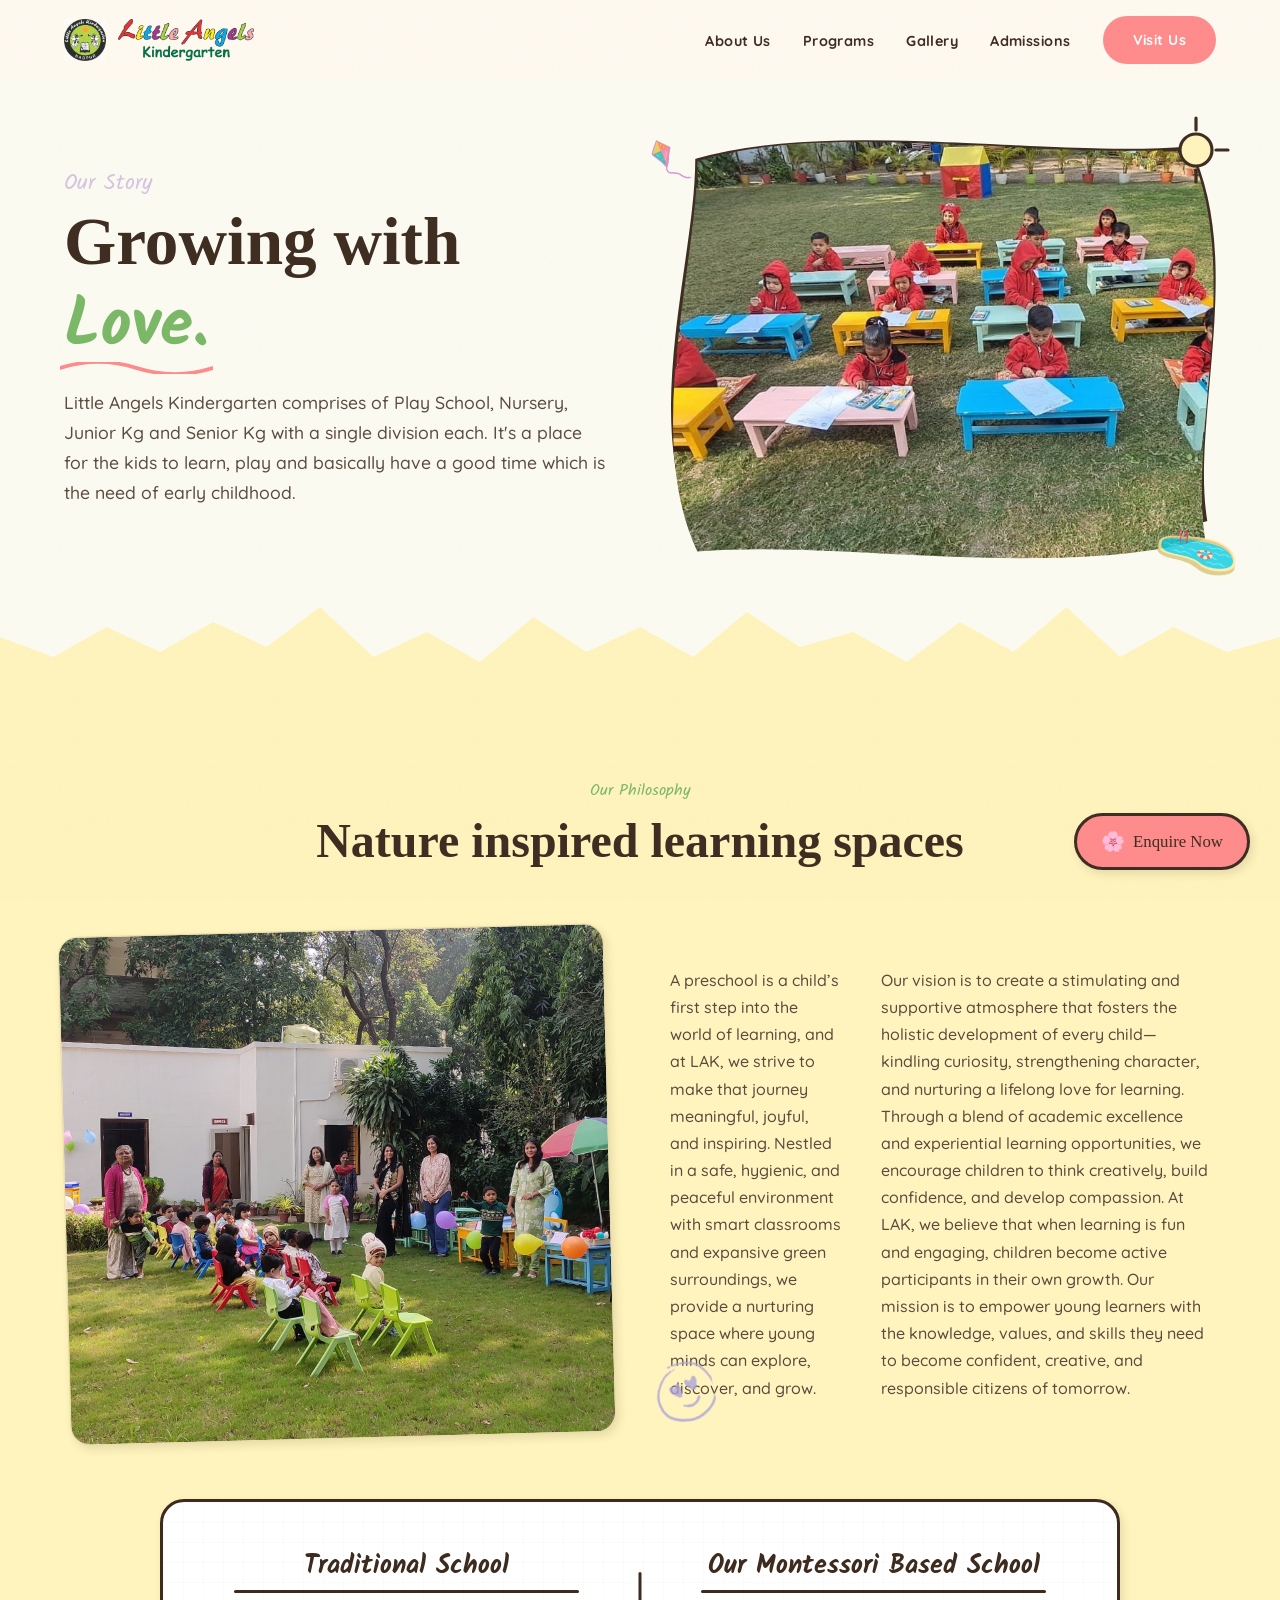
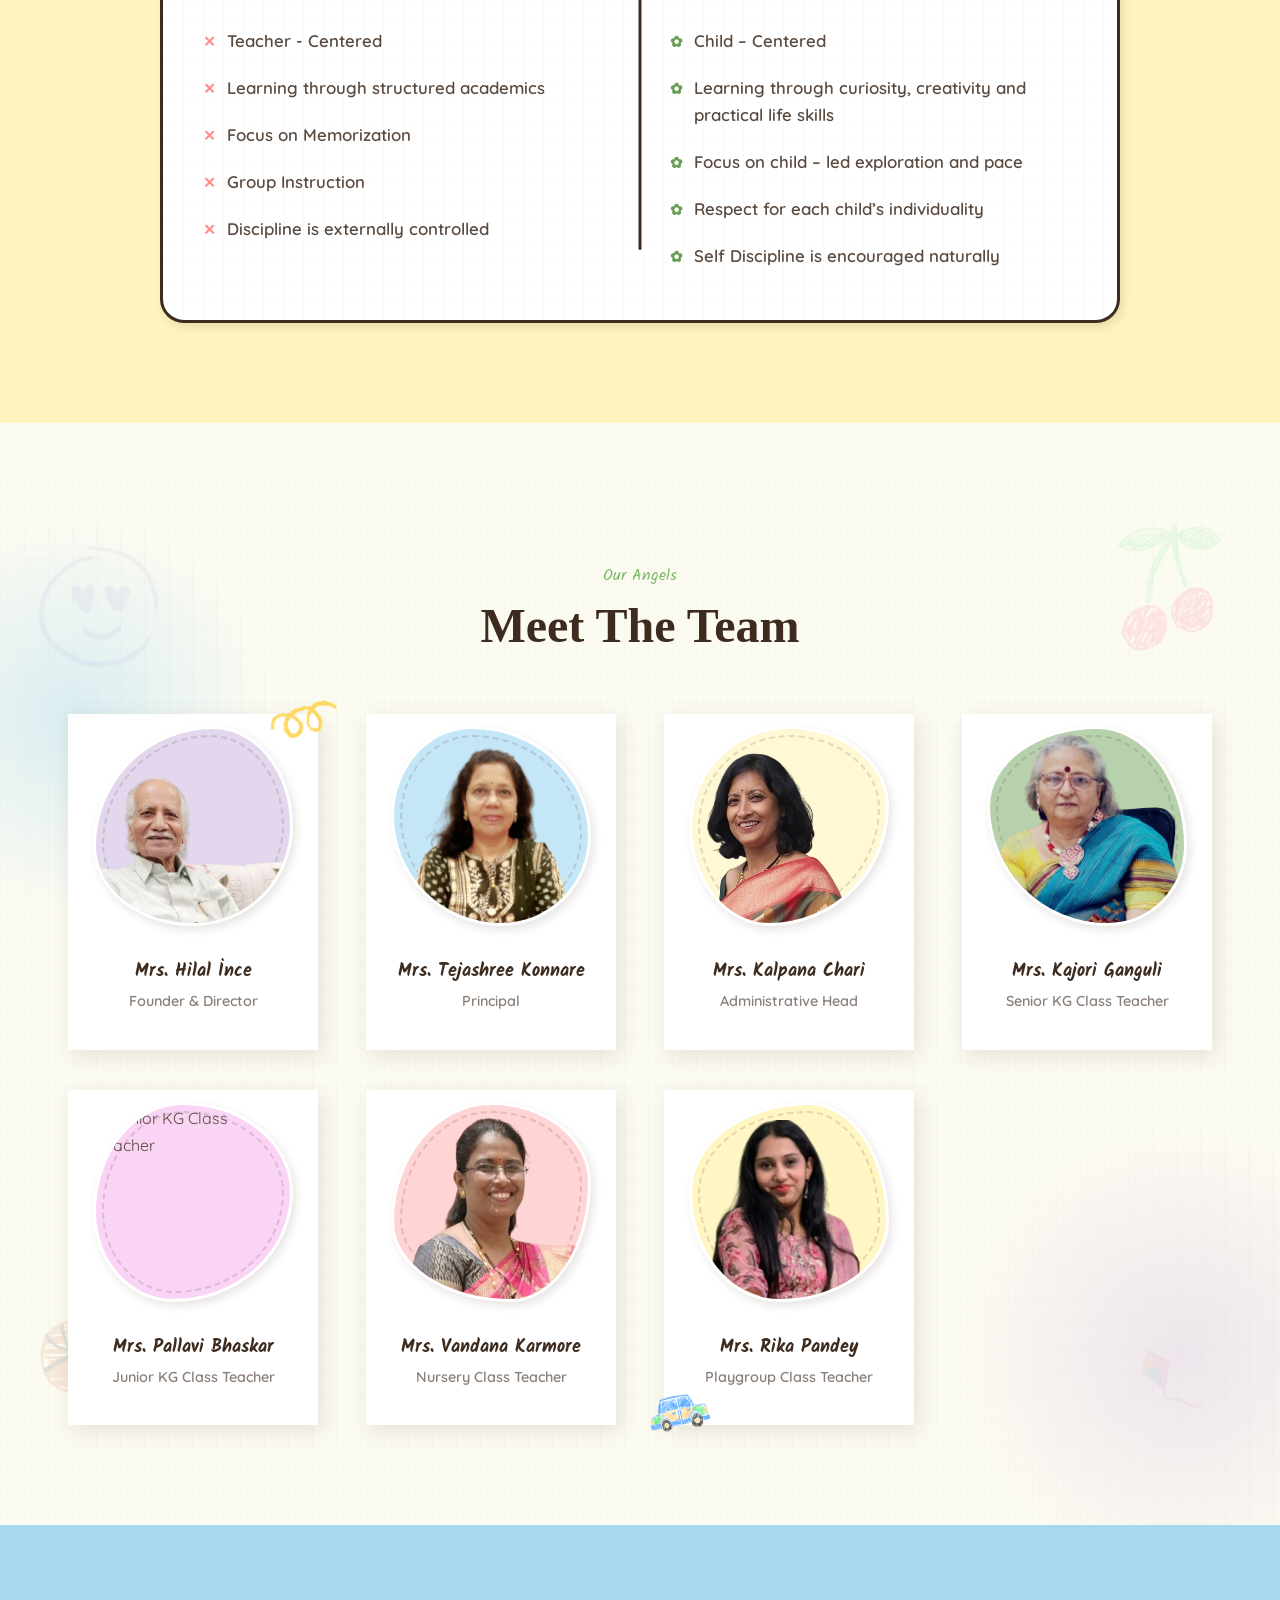
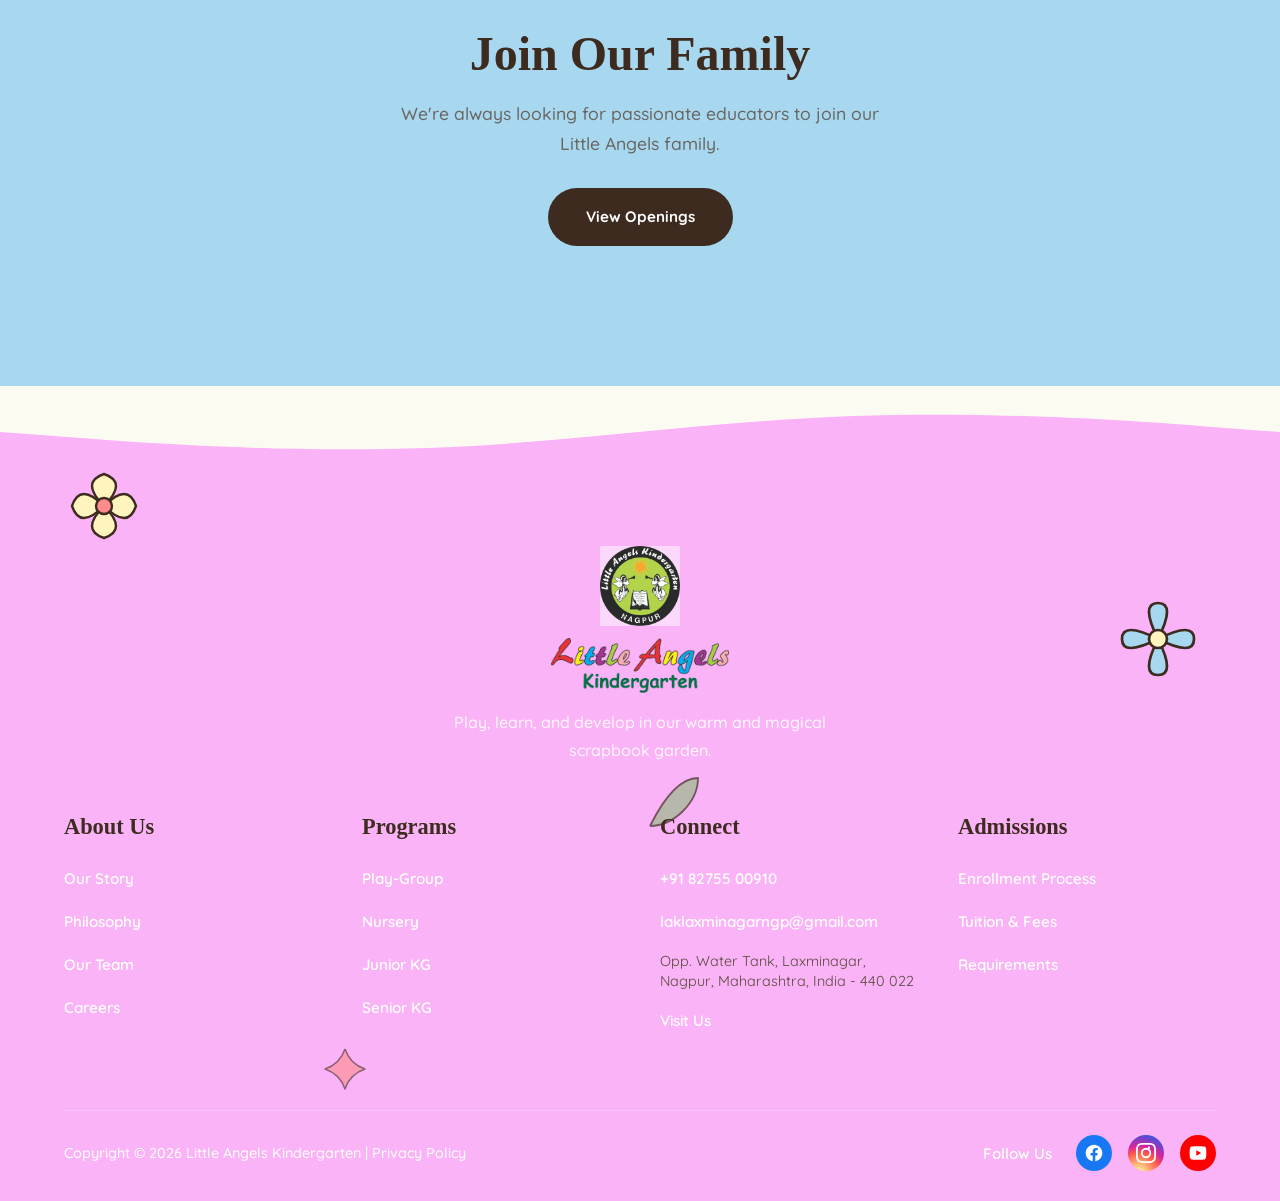
==== commit 61f77b5f: "v2" ====
--- a/about.html
+++ b/about.html
@@ -1,15 +1,18 @@
 <!DOCTYPE html>
 <html lang="en">
+
 <head>
     <meta charset="UTF-8">
     <meta name="viewport" content="width=device-width, initial-scale=1.0">
     <title>Little Angels Kindergarten | About Us</title>
     <link rel="preconnect" href="https://fonts.googleapis.com">
     <link rel="preconnect" href="https://fonts.gstatic.com" crossorigin>
-    <link href="https://fonts.googleapis.com/css2?family=Chewy&family=Kalam:wght@300;400;700&display=swap" rel="stylesheet">
+    <link href="https://fonts.googleapis.com/css2?family=Chewy&family=Kalam:wght@300;400;700&display=swap"
+        rel="stylesheet">
     <link rel="icon" type="image/png" href="LAK2logo.png">
     <link rel="stylesheet" href="style.css">
 </head>
+
 <body>
 
     <!-- ============================================
@@ -23,7 +26,8 @@
             </a>
 
             <button class="menu-toggle" id="menuToggle" aria-label="Toggle menu">
-                <svg viewBox="0 0 24 24" width="24" height="24" stroke="currentColor" stroke-width="2" fill="none" stroke-linecap="round" stroke-linejoin="round">
+                <svg viewBox="0 0 24 24" width="24" height="24" stroke="currentColor" stroke-width="2" fill="none"
+                    stroke-linecap="round" stroke-linejoin="round">
                     <line x1="3" y1="12" x2="21" y2="12"></line>
                     <line x1="3" y1="6" x2="21" y2="6"></line>
                     <line x1="3" y1="18" x2="21" y2="18"></line>
@@ -46,41 +50,52 @@
     <section class="hero" id="story" style="padding-bottom: 20px;">
         <div class="container">
             <div class="hero-text reveal reveal-delay-1">
-                <span class="section-label" style="font-family: 'Kalam', cursive; font-size: 1.4rem; color: var(--lavender); margin-bottom: 8px;">Our Story</span>
+                <span class="section-label"
+                    style="font-family: 'Kalam', cursive; font-size: 1.4rem; color: var(--lavender); margin-bottom: 8px;">Our
+                    Story</span>
                 <h1>
-                    Growing with 
+                    Growing with
                     <span class="keyword highlight">
                         Love.
                         <svg class="scribble" viewBox="0 0 100 10" preserveAspectRatio="none">
-                            <path d="M 0 5 Q 25 -5, 50 5 T 100 5"/>
+                            <path d="M 0 5 Q 25 -5, 50 5 T 100 5" />
                         </svg>
                     </span>
                 </h1>
-                <p>Little Angels Kindergarten comprises of Play School, Nursery, Junior Kg and Senior Kg with a single division each. It's a place for the kids to learn, play and basically have a good time which is the need of early childhood.</p>
+                <p>Little Angels Kindergarten comprises of Play School, Nursery, Junior Kg and Senior Kg with a single
+                    division each. It's a place for the kids to learn, play and basically have a good time which is the
+                    need of early childhood.</p>
             </div>
 
             <div class="hero-image-wrap reveal reveal-delay-2">
                 <svg class="doodle sun" viewBox="0 0 100 100" fill="none" xmlns="http://www.w3.org/2000/svg">
-                    <circle cx="50" cy="50" r="20" fill="#FFF4BD" stroke="#3D2B1F" stroke-width="4"/>
-                    <line x1="50" y1="10" x2="50" y2="25" stroke="#3D2B1F" stroke-width="4" stroke-linecap="round"/>
-                    <line x1="50" y1="90" x2="50" y2="75" stroke="#3D2B1F" stroke-width="4" stroke-linecap="round"/>
-                    <line x1="10" y1="50" x2="25" y2="50" stroke="#3D2B1F" stroke-width="4" stroke-linecap="round"/>
-                    <line x1="90" y1="50" x2="75" y2="50" stroke="#3D2B1F" stroke-width="4" stroke-linecap="round"/>
+                    <circle cx="50" cy="50" r="20" fill="#FFF4BD" stroke="#3D2B1F" stroke-width="4" />
+                    <line x1="50" y1="10" x2="50" y2="25" stroke="#3D2B1F" stroke-width="4" stroke-linecap="round" />
+                    <line x1="50" y1="90" x2="50" y2="75" stroke="#3D2B1F" stroke-width="4" stroke-linecap="round" />
+                    <line x1="10" y1="50" x2="25" y2="50" stroke="#3D2B1F" stroke-width="4" stroke-linecap="round" />
+                    <line x1="90" y1="50" x2="75" y2="50" stroke="#3D2B1F" stroke-width="4" stroke-linecap="round" />
                 </svg>
 
                 <div class="wobbly-frame">
-                    <svg class="wobbly-border" viewBox="0 0 400 420" preserveAspectRatio="none" xmlns="http://www.w3.org/2000/svg">
+                    <svg class="wobbly-border" viewBox="0 0 400 420" preserveAspectRatio="none"
+                        xmlns="http://www.w3.org/2000/svg">
                         <defs>
                             <clipPath id="wobbly-clip-about" clipPathUnits="objectBoundingBox">
-                                <path d="M 0.05 0.05 C 0.3 -0.05, 0.7 0.05, 0.95 0.02 C 1.05 0.3, 0.95 0.7, 0.98 0.95 C 0.7 1.05, 0.3 0.95, 0.05 0.98 C -0.05 0.7, 0.05 0.3, 0.05 0.05 Z"/>
+                                <path
+                                    d="M 0.05 0.05 C 0.3 -0.05, 0.7 0.05, 0.95 0.02 C 1.05 0.3, 0.95 0.7, 0.98 0.95 C 0.7 1.05, 0.3 0.95, 0.05 0.98 C -0.05 0.7, 0.05 0.3, 0.05 0.05 Z" />
                             </clipPath>
                         </defs>
-                        <path d="M 20 20 C 120 -20, 280 20, 380 8 C 420 120, 380 280, 392 380 C 280 420, 120 380, 20 392 C -20 280, 20 120, 20 20 Z" fill="none" stroke="#3D2B1F" stroke-width="3"/>
+                        <path
+                            d="M 20 20 C 120 -20, 280 20, 380 8 C 420 120, 380 280, 392 380 C 280 420, 120 380, 20 392 C -20 280, 20 120, 20 20 Z"
+                            fill="none" stroke="#3D2B1F" stroke-width="3" />
                     </svg>
-                    <img src="imgs/sclimg18.jpeg" alt="Kindergarten exterior" style="clip-path: url(#wobbly-clip-about);" fetchpriority="high">
-                </div>
-                <img src="doodles/12_20260517_151332_0011.png" alt="Doodle Leaf" class="scrapbook-doodle doodle-hero-1" loading="lazy">
-                <img src="doodles/16_20260517_151332_0015.png" alt="Doodle Leaf" class="scrapbook-doodle doodle-hero-2" style="width: 80px;" loading="lazy">
+                    <img src="WEBSITE\Our story\IMG-20260110-WA0049.jpg" alt="Kindergarten exterior"
+                        style="clip-path: url(#wobbly-clip-about);" fetchpriority="high">
+                </div>
+                <img src="doodles/12_20260517_151332_0011.png" alt="Doodle Leaf" class="scrapbook-doodle doodle-hero-1"
+                    loading="lazy">
+                <img src="doodles/16_20260517_151332_0015.png" alt="Doodle Leaf" class="scrapbook-doodle doodle-hero-2"
+                    style="width: 80px;" loading="lazy">
             </div>
         </div>
     </section>
@@ -90,7 +105,9 @@
          ============================================ -->
     <div class="grass-divider">
         <svg viewBox="0 0 1200 80" preserveAspectRatio="none" xmlns="http://www.w3.org/2000/svg">
-            <path d="M 0 80 L 0 50 L 50 70 L 100 40 L 150 65 L 200 35 L 250 60 L 300 20 L 350 70 L 400 45 L 450 75 L 500 30 L 550 65 L 600 40 L 650 70 L 700 25 L 750 60 L 800 45 L 850 75 L 900 35 L 950 65 L 1000 20 L 1050 70 L 1100 40 L 1150 65 L 1200 50 L 1200 80 Z" fill="#FFF4BD"/>
+            <path
+                d="M 0 80 L 0 50 L 50 70 L 100 40 L 150 65 L 200 35 L 250 60 L 300 20 L 350 70 L 400 45 L 450 75 L 500 30 L 550 65 L 600 40 L 650 70 L 700 25 L 750 60 L 800 45 L 850 75 L 900 35 L 950 65 L 1000 20 L 1050 70 L 1100 40 L 1150 65 L 1200 50 L 1200 80 Z"
+                fill="#FFF4BD" />
         </svg>
     </div>
 
@@ -101,17 +118,65 @@
         <div class="container">
             <div class="section-header reveal" style="text-align: center; margin-bottom: 60px;">
                 <span class="section-label">Our Philosophy</span>
-                <h2>Nature Over Concrete</h2>
-            </div>
-            
+                <h2>Nature inspired learning spaces</h2>
+            </div>
+
             <div class="about-grid">
                 <div class="about-content-col reveal" style="order: 2;">
-                    <img src="doodles/1_20260517_151332_0000.png" alt="Doodle Branch" class="scrapbook-doodle doodle-card-left" loading="lazy">
-                    <p>LAK has Safe, Hygienic & Peaceful Environment along with smart classrooms. The school is spread over a vast lush green land measuring 13,000 Sq.ft. in the heart of the Nagpur city.</p>
-                    <p>A preschool is your child's first step towards school so, why not make it impactful, yet playful! At LAK, we believe that when learning becomes fun & joyful, children get truly interested, involved and brim with confidence! Empower your child's early education with LAK.</p>
+                    <img src="doodles/1_20260517_151332_0000.png" alt="Doodle Branch"
+                        class="scrapbook-doodle doodle-card-left" loading="lazy">
+                    <p>A preschool is a child’s first step into the world of learning, and at LAK, we strive to make
+                        that journey meaningful, joyful, and inspiring. Nestled in a safe, hygienic, and peaceful
+                        environment with smart classrooms and expansive green surroundings, we provide a nurturing space
+                        where young minds can explore, discover, and grow.
+                    </p>
+                    <p>Our vision is to create a stimulating and supportive atmosphere that fosters the holistic
+                        development of every child—kindling curiosity, strengthening character, and nurturing a lifelong
+                        love for learning. Through a blend of academic excellence and experiential learning
+                        opportunities, we encourage children to think creatively, build confidence, and develop
+                        compassion.
+                        At LAK, we believe that when learning is fun and engaging, children become active participants
+                        in their own growth. Our mission is to empower young learners with the knowledge, values, and
+                        skills they need to become confident, creative, and responsible citizens of tomorrow.
+                    </p>
                 </div>
                 <div class="about-image-col reveal reveal-delay-1" style="order: 1;">
-                    <img src="imgs/sclimg19.jpeg" alt="Kids playing in nature" class="sticker" style="width: 100%; border-radius: 20px;" loading="lazy">
+                    <img src="WEBSITE/Our story/IMG_20251114_102031.jpg" alt="Kids playing in nature" class="sticker"
+                        style="width: 100%; border-radius: 20px;" loading="lazy">
+                </div>
+            </div>
+
+            <!-- Comparison T-Chart -->
+            <div class="comparison-t-chart reveal" style="margin-top: 60px;">
+                <div class="t-chart-inner">
+                    <!-- Vertical Divider Line -->
+                    <div class="t-chart-divider"></div>
+
+                    <!-- Left Side: Traditional -->
+                    <div class="t-chart-col left-col">
+                        <h3 class="handwritten">Traditional School</h3>
+                        <div class="t-chart-underline"></div>
+                        <ul>
+                            <li>Teacher - Centered</li>
+                            <li>Learning through structured academics</li>
+                            <li>Focus on Memorization</li>
+                            <li>Group Instruction</li>
+                            <li>Discipline is externally controlled</li>
+                        </ul>
+                    </div>
+
+                    <!-- Right Side: Our School -->
+                    <div class="t-chart-col right-col">
+                        <h3 class="handwritten">Our Montessori Based School</h3>
+                        <div class="t-chart-underline"></div>
+                        <ul>
+                            <li>Child – Centered</li>
+                            <li>Learning through curiosity, creativity and practical life skills</li>
+                            <li>Focus on child – led exploration and pace</li>
+                            <li>Respect for each child’s individuality</li>
+                            <li>Self Discipline is encouraged naturally</li>
+                        </ul>
+                    </div>
                 </div>
             </div>
         </div>
@@ -124,45 +189,115 @@
     <!-- ============================================
          MEET THE TEAM
          ============================================ -->
-    <section class="team-section" id="team" style="padding: 100px 0; background: var(--primary-bg);">
+    <section class="team-section" id="team">
+        <!-- Background Doodles Scattered Organically -->
+        <img src="doodles/1_20260517_151332_0000.png" alt="Doodle Branch" class="team-bg-doodle"
+            style="top: 8%; left: 3%; transform: rotate(15deg);" loading="lazy">
+        <img src="doodles/7_20260517_151332_0006.png" alt="Doodle Cloud" class="team-bg-doodle"
+            style="top: 6%; right: 4%; transform: rotate(-10deg);" loading="lazy">
+        <img src="doodles/14_20260517_151332_0013.png" alt="Doodle Star" class="team-bg-doodle"
+            style="bottom: 12%; left: 3%; transform: rotate(25deg); max-width: 80px;" loading="lazy">
+        <img src="doodles/12_20260517_151332_0011.png" alt="Doodle Leaf" class="team-bg-doodle"
+            style="bottom: 8%; right: 4%; transform: rotate(-15deg);" loading="lazy">
+
         <div class="container">
             <div class="section-header reveal" style="text-align: center; margin-bottom: 60px;">
                 <span class="section-label">Our Angels</span>
                 <h2>Meet The Team</h2>
             </div>
 
-            <div style="display: grid; grid-template-columns: repeat(auto-fit, minmax(250px, 1fr)); gap: 40px; justify-items: center;">
-                <div class="polaroid reveal">
-                    <img src="doodles/3_20260517_151332_0002.png" alt="Doodle Flower" class="scrapbook-doodle doodle-card-corner" loading="lazy">
-                    <img src="https://images.unsplash.com/photo-1544005313-94ddf0286df2?auto=format&fit=crop&q=80&w=400" alt="Hilal" style="width: 100%; height: 250px; object-fit: cover;" loading="lazy">
-                    <div class="caption">
-                        <div class="name">Hilal İnce</div>
+            <div
+                style="display: grid; grid-template-columns: repeat(auto-fit, minmax(250px, 1fr)); gap: 40px; justify-items: center; position: relative; z-index: 2;">
+
+                <!-- 1. Founder -->
+                <div class="faculty-card bg-removed polaroid reveal">
+                    <img src="doodles/3_20260517_151332_0002.png" alt="Doodle Flower"
+                        class="scrapbook-doodle doodle-card-corner" loading="lazy">
+                    <div class="faculty-avatar-container">
+                        <div class="faculty-bg-blob"></div>
+                        <img class="faculty-photo" src="imgs/faculty/Founder.png" alt="Founder" loading="lazy">
+                    </div>
+                    <div class="caption">
+                        <div class="name">Mrs. Hilal İnce</div>
                         <div class="role">Founder & Director</div>
                     </div>
                 </div>
-                
-                <div class="polaroid reveal reveal-delay-1">
-                    <img src="https://images.unsplash.com/photo-1573496359142-b8d87734a5a2?auto=format&fit=crop&q=80&w=400" alt="Sarah" style="width: 100%; height: 250px; object-fit: cover;" loading="lazy">
-                    <div class="caption">
-                        <div class="name">Sarah Jenkins</div>
-                        <div class="role">Lead Educator</div>
-                    </div>
-                </div>
-
-                <div class="polaroid reveal reveal-delay-2">
-                    <img src="https://images.unsplash.com/photo-1580894732444-8ecded7900cd?auto=format&fit=crop&q=80&w=400" alt="David" style="width: 100%; height: 250px; object-fit: cover;" loading="lazy">
-                    <div class="caption">
-                        <div class="name">David Miller</div>
-                        <div class="role">Outdoor Coordinator</div>
-                    </div>
-                </div>
-                
-                <div class="polaroid reveal reveal-delay-3">
-                    <img src="doodles/6_20260517_151332_0005.png" alt="Doodle Star" class="scrapbook-doodle doodle-card-left" loading="lazy">
-                    <img src="https://images.unsplash.com/photo-1598550874175-4d0ef43ee90d?auto=format&fit=crop&q=80&w=400" alt="Emma" style="width: 100%; height: 250px; object-fit: cover;" loading="lazy">
-                    <div class="caption">
-                        <div class="name">Emma Clark</div>
-                        <div class="role">Arts & Crafts Lead</div>
+
+                <!-- 2. Principal -->
+                <div class="faculty-card bg-removed polaroid reveal reveal-delay-1">
+                    <div class="faculty-avatar-container">
+                        <div class="faculty-bg-blob"></div>
+                        <img class="faculty-photo" src="imgs/faculty/Princple.png" alt="Principal" loading="lazy">
+                    </div>
+                    <div class="caption">
+                        <div class="name">Mrs. Tejashree Konnare</div>
+                        <div class="role">Principal</div>
+                    </div>
+                </div>
+
+                <!-- 3. Admin -->
+                <div class="faculty-card bg-removed polaroid reveal reveal-delay-2">
+                    <div class="faculty-avatar-container">
+                        <div class="faculty-bg-blob"></div>
+                        <img class="faculty-photo" src="imgs/faculty/Admin.png" alt="Administrator" loading="lazy">
+                    </div>
+                    <div class="caption">
+                        <div class="name">Mrs. Kalpana Chari</div>
+                        <div class="role">Administrative Head</div>
+                    </div>
+                </div>
+
+                <!-- 4. Senior KG Class Teacher -->
+                <div class="faculty-card bg-removed polaroid reveal reveal-delay-3">
+                    <div class="faculty-avatar-container">
+                        <div class="faculty-bg-blob"></div>
+                        <img class="faculty-photo" src="imgs/faculty/ClassTeacherSeniorKG.png"
+                            alt="Senior KG Class Teacher" loading="lazy">
+                    </div>
+                    <div class="caption">
+                        <div class="name">Mrs. Kajori Ganguli</div>
+                        <div class="role">Senior KG Class Teacher</div>
+                    </div>
+                </div>
+
+                <!-- 5. Junior KG Class Teacher (Placeholder - Photo Coming Soon) -->
+                <div class="faculty-card polaroid reveal">
+                    <div class="faculty-avatar-container">
+                        <div class="faculty-bg-blob"></div>
+                        <img class="faculty-photo" src="WEBSITE/faculty/ClassTeacherJuniorKG.png"
+                            alt="Senior KG Class Teacher" loading="lazy">
+                    </div>
+                    <div class="caption">
+                        <div class="name">Mrs. Pallavi Bhaskar</div>
+                        <div class="role">Junior KG Class Teacher</div>
+                    </div>
+                </div>
+
+                <!-- 6. Nursery Class Teacher -->
+                <div class="faculty-card bg-removed polaroid reveal reveal-delay-1">
+                    <div class="faculty-avatar-container">
+                        <div class="faculty-bg-blob"></div>
+                        <img class="faculty-photo" src="WEBSITE\Faculty\ClassTeacherNursery.png"
+                            alt="Nursery Class Teacher" loading="lazy">
+                    </div>
+                    <div class="caption">
+                        <div class="name">Mrs. Vandana Karmore</div>
+                        <div class="role">Nursery Class Teacher</div>
+                    </div>
+                </div>
+
+                <!-- 7. Playgroup Class Teacher -->
+                <div class="faculty-card bg-removed polaroid reveal reveal-delay-2">
+                    <img src="doodles/6_20260517_151332_0005.png" alt="Doodle Star"
+                        class="scrapbook-doodle doodle-card-left" loading="lazy">
+                    <div class="faculty-avatar-container">
+                        <div class="faculty-bg-blob"></div>
+                        <img class="faculty-photo" src="imgs/faculty/ClassTeacherPlaygroup.png"
+                            alt="Playgroup Class Teacher" loading="lazy" style="top: 15px;">
+                    </div>
+                    <div class="caption">
+                        <div class="name">Mrs. Rika Pandey</div>
+                        <div class="role">Playgroup Class Teacher</div>
                     </div>
                 </div>
             </div>
@@ -175,8 +310,10 @@
     <section class="cta-section" id="careers" style="background: var(--sky-mist); padding: 100px 0 140px;">
         <div class="container reveal" style="text-align: center;">
             <h2>Join Our Family</h2>
-            <p style="margin: 0 auto 30px;">We're always looking for passionate educators to join our Little Angels family.</p>
-            <a href="mailto:careers@littleangels.com" class="btn btn-primary" style="color: var(--white) !important;">View Openings</a>
+            <p style="margin: 0 auto 30px;">We're always looking for passionate educators to join our Little Angels
+                family.</p>
+            <a href="mailto:laklaxminagarngp@gmail.com" class="btn btn-primary"
+                style="color: var(--white) !important;">View Openings</a>
         </div>
     </section>
 
@@ -187,48 +324,65 @@
         <!-- Wavy Top Divider -->
         <div class="footer-wave">
             <svg viewBox="0 0 1440 120" preserveAspectRatio="none" xmlns="http://www.w3.org/2000/svg">
-                <path d="M0,64L80,69.3C160,75,320,85,480,80C640,75,800,53,960,48C1120,43,1280,53,1360,58.7L1440,64L1440,120L1360,120C1280,120,1120,120,960,120C800,120,640,120,480,120C320,120,160,120,80,120L0,120Z" fill="var(--pink-mist)"></path>
+                <path
+                    d="M0,64L80,69.3C160,75,320,85,480,80C640,75,800,53,960,48C1120,43,1280,53,1360,58.7L1440,64L1440,120L1360,120C1280,120,1120,120,960,120C800,120,640,120,480,120C320,120,160,120,80,120L0,120Z"
+                    fill="var(--pink-mist)"></path>
             </svg>
         </div>
-        
+
         <div class="footer-content">
             <!-- Floating Organic Elements -->
             <div class="floating-deco deco-1">
                 <svg viewBox="0 0 100 100" fill="none" xmlns="http://www.w3.org/2000/svg">
-                    <path d="M50 50 Q 20 20, 50 10 Q 80 20, 50 50" fill="var(--buttercream)" stroke="var(--text-dark)" stroke-width="3" stroke-linejoin="round"/>
-                    <path d="M50 50 Q 80 20, 90 50 Q 80 80, 50 50" fill="var(--buttercream)" stroke="var(--text-dark)" stroke-width="3" stroke-linejoin="round"/>
-                    <path d="M50 50 Q 80 80, 50 90 Q 20 80, 50 50" fill="var(--buttercream)" stroke="var(--text-dark)" stroke-width="3" stroke-linejoin="round"/>
-                    <path d="M50 50 Q 20 80, 10 50 Q 20 20, 50 50" fill="var(--buttercream)" stroke="var(--text-dark)" stroke-width="3" stroke-linejoin="round"/>
-                    <circle cx="50" cy="50" r="10" fill="var(--coral)" stroke="var(--text-dark)" stroke-width="3"/>
+                    <path d="M50 50 Q 20 20, 50 10 Q 80 20, 50 50" fill="var(--buttercream)" stroke="var(--text-dark)"
+                        stroke-width="3" stroke-linejoin="round" />
+                    <path d="M50 50 Q 80 20, 90 50 Q 80 80, 50 50" fill="var(--buttercream)" stroke="var(--text-dark)"
+                        stroke-width="3" stroke-linejoin="round" />
+                    <path d="M50 50 Q 80 80, 50 90 Q 20 80, 50 50" fill="var(--buttercream)" stroke="var(--text-dark)"
+                        stroke-width="3" stroke-linejoin="round" />
+                    <path d="M50 50 Q 20 80, 10 50 Q 20 20, 50 50" fill="var(--buttercream)" stroke="var(--text-dark)"
+                        stroke-width="3" stroke-linejoin="round" />
+                    <circle cx="50" cy="50" r="10" fill="var(--coral)" stroke="var(--text-dark)" stroke-width="3" />
                 </svg>
             </div>
             <div class="floating-deco deco-2">
                 <svg viewBox="0 0 100 100" xmlns="http://www.w3.org/2000/svg">
-                    <path d="M10 90 Q 50 10, 90 10 C 90 50, 50 90, 10 90" fill="var(--green-organic)" stroke="var(--text-dark)" stroke-width="3" stroke-linejoin="round"/>
+                    <path d="M10 90 Q 50 10, 90 10 C 90 50, 50 90, 10 90" fill="var(--green-organic)"
+                        stroke="var(--text-dark)" stroke-width="3" stroke-linejoin="round" />
                 </svg>
             </div>
             <div class="floating-deco deco-3">
                 <svg viewBox="0 0 100 100" fill="none" xmlns="http://www.w3.org/2000/svg">
-                    <path d="M50 10 Q 60 40, 90 50 Q 60 60, 50 90 Q 40 60, 10 50 Q 40 40, 50 10" fill="var(--coral)" stroke="var(--text-dark)" stroke-width="3" stroke-linejoin="round"/>
+                    <path d="M50 10 Q 60 40, 90 50 Q 60 60, 50 90 Q 40 60, 10 50 Q 40 40, 50 10" fill="var(--coral)"
+                        stroke="var(--text-dark)" stroke-width="3" stroke-linejoin="round" />
                 </svg>
             </div>
             <div class="floating-deco deco-4">
                 <svg viewBox="0 0 100 100" fill="none" xmlns="http://www.w3.org/2000/svg">
-                    <path d="M50 50 Q 30 10, 50 10 Q 70 10, 50 50" fill="var(--sky-mist)" stroke="var(--text-dark)" stroke-width="3" stroke-linejoin="round"/>
-                    <path d="M50 50 Q 90 30, 90 50 Q 90 70, 50 50" fill="var(--sky-mist)" stroke="var(--text-dark)" stroke-width="3" stroke-linejoin="round"/>
-                    <path d="M50 50 Q 70 90, 50 90 Q 30 90, 50 50" fill="var(--sky-mist)" stroke="var(--text-dark)" stroke-width="3" stroke-linejoin="round"/>
-                    <path d="M50 50 Q 10 70, 10 50 Q 10 30, 50 50" fill="var(--sky-mist)" stroke="var(--text-dark)" stroke-width="3" stroke-linejoin="round"/>
-                    <circle cx="50" cy="50" r="10" fill="var(--buttercream)" stroke="var(--text-dark)" stroke-width="3"/>
+                    <path d="M50 50 Q 30 10, 50 10 Q 70 10, 50 50" fill="var(--sky-mist)" stroke="var(--text-dark)"
+                        stroke-width="3" stroke-linejoin="round" />
+                    <path d="M50 50 Q 90 30, 90 50 Q 90 70, 50 50" fill="var(--sky-mist)" stroke="var(--text-dark)"
+                        stroke-width="3" stroke-linejoin="round" />
+                    <path d="M50 50 Q 70 90, 50 90 Q 30 90, 50 50" fill="var(--sky-mist)" stroke="var(--text-dark)"
+                        stroke-width="3" stroke-linejoin="round" />
+                    <path d="M50 50 Q 10 70, 10 50 Q 10 30, 50 50" fill="var(--sky-mist)" stroke="var(--text-dark)"
+                        stroke-width="3" stroke-linejoin="round" />
+                    <circle cx="50" cy="50" r="10" fill="var(--buttercream)" stroke="var(--text-dark)"
+                        stroke-width="3" />
                 </svg>
             </div>
 
             <div class="container">
-                <div class="footer-top" style="text-align: center; margin-bottom: 50px; position: relative; z-index: 2;">
+                <div class="footer-top"
+                    style="text-align: center; margin-bottom: 50px; position: relative; z-index: 2;">
                     <a href="index.html" class="nav-brand" style="justify-content: center; color: var(--buttercream);">
                         <img src="LAK2logo.png" alt="Little Angels Icon" class="leaf-icon">
-                        <img src="LAKlogo.png" alt="Little Angels Kindergarten" class="brand-logo" style="margin-left: 12px;">
+                        <img src="LAKlogo.png" alt="Little Angels Kindergarten" class="brand-logo"
+                            style="margin-left: 12px;">
                     </a>
-                    <p style="color: var(--white); opacity: 0.9; margin-top: 16px; max-width: 400px; margin-inline: auto;">Play, learn, and develop in our warm and magical scrapbook garden.</p>
+                    <p
+                        style="color: var(--white); opacity: 0.9; margin-top: 16px; max-width: 400px; margin-inline: auto;">
+                        Play, learn, and develop in our warm and magical scrapbook garden.</p>
                 </div>
                 <div class="footer-grid">
                     <div class="footer-col">
@@ -243,18 +397,19 @@
                     <div class="footer-col">
                         <h4>Programs</h4>
                         <ul>
-                            <li><a href="programs.html#toddler">Toddler Program</a></li>
-                            <li><a href="programs.html#preschool">Preschool</a></li>
-                            <li><a href="programs.html#daycare">Day Care</a></li>
-                            <li><a href="programs.html#summer">Summer Camp</a></li>
+                            <li><a href="programs.html#play-group">Play-Group</a></li>
+                            <li><a href="programs.html#nursery">Nursery</a></li>
+                            <li><a href="programs.html#juniorkg">Junior KG</a></li>
+                            <li><a href="programs.html#seniorkg">Senior KG</a></li>
                         </ul>
                     </div>
                     <div class="footer-col">
                         <h4>Connect</h4>
                         <ul>
                             <li><a href="tel:+918275500910">+91 82755 00910</a></li>
-                            <li><a href="mailto:hello@littleangels.com">hello@littleangels.com</a></li>
-                            <li style="color: var(--text-body); font-size: 0.9rem; line-height: 1.4; margin-top: 8px;">Laxmi Nagar, Opp. Water Tank, Nagpur - 440 022</li>
+                            <li><a href="mailto:laklaxminagarngp@gmail.com">laklaxminagarngp@gmail.com</a></li>
+                            <li style="color: var(--text-body); font-size: 0.9rem; line-height: 1.4; margin-top: 8px;">
+                                Opp. Water Tank, Laxminagar, Nagpur, Maharashtra, India - 440 022</li>
                             <li><a href="contact.html">Visit Us</a></li>
                         </ul>
                     </div>
@@ -274,9 +429,19 @@
                     </div>
                     <div class="social-links">
                         <span>Follow Us</span>
-                        <a href="https://facebook.com/laklaxminagar" target="_blank" class="social-icon fb"><svg viewBox="0 0 24 24"><path d="M12 2C6.477 2 2 6.477 2 12c0 4.991 3.657 9.128 8.438 9.879V14.89h-2.54V12h2.54V9.797c0-2.506 1.492-3.89 3.777-3.89 1.094 0 2.238.195 2.238.195v2.46h-1.26c-1.243 0-1.63.771-1.63 1.562V12h2.773l-.443 2.89h-2.33v6.989C18.343 21.129 22 16.99 22 12c0-5.523-4.477-10-10-10z"/></svg></a>
-                        <a href="#" class="social-icon ig"><svg viewBox="0 0 24 24"><path d="M12 2.163c3.204 0 3.584.012 4.85.07 3.252.148 4.771 1.691 4.919 4.919.058 1.265.069 1.645.069 4.849 0 3.205-.012 3.584-.069 4.849-.149 3.225-1.664 4.771-4.919 4.919-1.266.058-1.644.07-4.85.07-3.204 0-3.584-.012-4.849-.07-3.26-.149-4.771-1.699-4.919-4.92-.058-1.265-.07-1.644-.07-4.849 0-3.204.013-3.583.07-4.849.149-3.227 1.664-4.771 4.919-4.919 1.266-.057 1.645-.069 4.849-.069zm0-2.163C8.741 0 8.332.014 7.052.072 2.695.272.273 2.69.073 7.052.014 8.333 0 8.741 0 12c0 3.259.014 3.668.072 4.948.2 4.358 2.618 6.78 6.98 6.98 1.28.058 1.689.072 4.948.072 3.259 0 3.668-.014 4.948-.072 4.354-.2 6.782-2.618 6.979-6.98.059-1.28.073-1.689.073-4.948 0-3.259-.014-3.667-.072-4.947-.196-4.354-2.617-6.78-6.979-6.98-1.28-.059-1.69-.073-4.949-.073zm0 5.838A6.162 6.162 0 1018.162 12 6.162 6.162 0 0012 5.838zm0 10.162A4 4 0 1116 12a4 4 0 01-4 4zm4.965-10.405a1.44 1.44 0 11-2.88 0 1.44 1.44 0 012.88 0z"/></svg></a>
-                        <a href="#" class="social-icon yt"><svg viewBox="0 0 24 24"><path d="M21.582 6.186a2.665 2.665 0 00-1.875-1.884C18.05 3.86 12 3.86 12 3.86s-6.05 0-7.707.442a2.665 2.665 0 00-1.875 1.884C1.976 7.842 1.976 12 1.976 12s0 4.158.442 5.814a2.665 2.665 0 001.875 1.884C5.95 20.14 12 20.14 12 20.14s6.05 0 7.707-.442a2.665 2.665 0 001.875-1.884c.442-1.656.442-5.814.442-5.814s0-4.158-.442-5.814zM9.99 15.352V8.648L15.772 12l-5.781 3.352z"/></svg></a>
+                        <a href="https://facebook.com/laklaxminagar" target="_blank" class="social-icon fb"><svg
+                                viewBox="0 0 24 24">
+                                <path
+                                    d="M12 2C6.477 2 2 6.477 2 12c0 4.991 3.657 9.128 8.438 9.879V14.89h-2.54V12h2.54V9.797c0-2.506 1.492-3.89 3.777-3.89 1.094 0 2.238.195 2.238.195v2.46h-1.26c-1.243 0-1.63.771-1.63 1.562V12h2.773l-.443 2.89h-2.33v6.989C18.343 21.129 22 16.99 22 12c0-5.523-4.477-10-10-10z" />
+                            </svg></a>
+                        <a href="#" class="social-icon ig"><svg viewBox="0 0 24 24">
+                                <path
+                                    d="M12 2.163c3.204 0 3.584.012 4.85.07 3.252.148 4.771 1.691 4.919 4.919.058 1.265.069 1.645.069 4.849 0 3.205-.012 3.584-.069 4.849-.149 3.225-1.664 4.771-4.919 4.919-1.266.058-1.644.07-4.85.07-3.204 0-3.584-.012-4.849-.07-3.26-.149-4.771-1.699-4.919-4.92-.058-1.265-.07-1.644-.07-4.849 0-3.204.013-3.583.07-4.849.149-3.227 1.664-4.771 4.919-4.919 1.266-.057 1.645-.069 4.849-.069zm0-2.163C8.741 0 8.332.014 7.052.072 2.695.272.273 2.69.073 7.052.014 8.333 0 8.741 0 12c0 3.259.014 3.668.072 4.948.2 4.358 2.618 6.78 6.98 6.98 1.28.058 1.689.072 4.948.072 3.259 0 3.668-.014 4.948-.072 4.354-.2 6.782-2.618 6.979-6.98.059-1.28.073-1.689.073-4.948 0-3.259-.014-3.667-.072-4.947-.196-4.354-2.617-6.78-6.979-6.98-1.28-.059-1.69-.073-4.949-.073zm0 5.838A6.162 6.162 0 1018.162 12 6.162 6.162 0 0012 5.838zm0 10.162A4 4 0 1116 12a4 4 0 01-4 4zm4.965-10.405a1.44 1.44 0 11-2.88 0 1.44 1.44 0 012.88 0z" />
+                            </svg></a>
+                        <a href="#" class="social-icon yt"><svg viewBox="0 0 24 24">
+                                <path
+                                    d="M21.582 6.186a2.665 2.665 0 00-1.875-1.884C18.05 3.86 12 3.86 12 3.86s-6.05 0-7.707.442a2.665 2.665 0 00-1.875 1.884C1.976 7.842 1.976 12 1.976 12s0 4.158.442 5.814a2.665 2.665 0 001.875 1.884C5.95 20.14 12 20.14 12 20.14s6.05 0 7.707-.442a2.665 2.665 0 001.875-1.884c.442-1.656.442-5.814.442-5.814s0-4.158-.442-5.814zM9.99 15.352V8.648L15.772 12l-5.781 3.352z" />
+                            </svg></a>
                     </div>
                 </div>
             </div>
@@ -285,4 +450,5 @@
 
     <script src="script.js"></script>
 </body>
-</html>
+
+</html>
--- a/style.css
+++ b/style.css
@@ -199,6 +199,7 @@
 .nav-cta:hover {
     background: transparent;
     border-color: var(--coral);
+    color: var(--coral) !important;
 }
 
 /* Mobile menu button */
@@ -374,7 +375,7 @@
    ABOUT US SECTION
    ============================================ */
 .about-section {
-    padding: 60px 0;
+    padding: 110px 0 70px 0;
     background: var(--buttercream);
     position: relative;
 }
@@ -383,7 +384,7 @@
     display: grid;
     grid-template-columns: 1fr 1fr;
     gap: 60px;
-    align-items: flex-start;
+    align-items: center;
 }
 
 /* Left Side: Image & Avatars */
@@ -406,6 +407,7 @@
     object-fit: cover;
     box-shadow: var(--shadow-soft);
     display: block;
+    transform: translateY(-70px);
 }
 
 .about-quote-card {
@@ -595,136 +597,144 @@
     margin-bottom: 60px;
 }
 
-.comparison-grid {
-    display: grid;
-    grid-template-columns: 1fr 1fr;
-    gap: 40px;
-    align-items: stretch;
-}
-
-/* Left: Traditional / dull */
-.compare-dull {
-    background: #e0e0e0;
-    border-radius: 12px;
-    padding: 48px 36px;
-    position: relative;
+/* ============================================
+   T-CHART COMPARISON (SCRAPBOOK THEME)
+   ============================================ */
+.comparison-t-chart {
+    background: var(--white);
+    border: 3px solid var(--text-dark);
+    border-radius: 24px;
+    padding: 50px 40px;
+    box-shadow: var(--shadow-sticker);
+    position: relative;
+    max-width: 960px;
+    margin: 60px auto 0;
     overflow: hidden;
-    display: flex;
-    flex-direction: column;
-    justify-content: center;
-    border: 2px dashed #bbb;
-}
-
-.compare-dull::before {
+    transform: rotate(-0.5deg);
+}
+
+/* Faint scrapbook graph paper pattern inside the card */
+.comparison-t-chart::before {
     content: '';
     position: absolute;
     inset: 0;
-    background: repeating-linear-gradient(
-        0deg,
-        transparent,
-        transparent 28px,
-        #ccc 28px,
-        #ccc 29px
-    );
-    opacity: 0.3;
-}
-
-.compare-dull h3 {
-    color: #777;
-    margin-bottom: 16px;
-    position: relative;
+    background-image: 
+        linear-gradient(rgba(61, 43, 31, 0.02) 1px, transparent 1px),
+        linear-gradient(90deg, rgba(61, 43, 31, 0.02) 1px, transparent 1px);
+    background-size: 20px 20px;
+    pointer-events: none;
     z-index: 1;
 }
 
-.compare-dull p {
-    color: #888;
+.t-chart-inner {
+    display: grid;
+    grid-template-columns: 1fr 1fr;
+    gap: 60px;
+    position: relative;
+    z-index: 2;
+}
+
+/* Vertical divider line drawn down the center */
+.t-chart-divider {
+    position: absolute;
+    top: 20px;
+    bottom: 20px;
+    left: 50%;
+    transform: translateX(-50%);
+    width: 3px;
+    background-color: var(--text-dark);
+    border-radius: 5px;
+}
+
+.t-chart-col {
+    display: flex;
+    flex-direction: column;
+    align-items: center;
+    width: 100%;
+}
+
+.t-chart-col h3 {
+    font-family: 'Kalam', cursive;
+    font-size: 1.6rem;
+    color: var(--text-dark);
+    margin-bottom: 8px;
+    text-align: center;
+}
+
+/* Horizontal underline drawn beneath header */
+.t-chart-underline {
+    width: 85%;
+    height: 3px;
+    background-color: var(--text-dark);
+    border-radius: 5px;
+    margin-bottom: 35px;
+}
+
+.t-chart-col ul {
+    list-style: none;
+    display: flex;
+    flex-direction: column;
+    gap: 20px;
+    text-align: left;
+    width: 100%;
+    padding-left: 24px;
+}
+
+.t-chart-col ul li {
+    font-family: 'Quicksand', sans-serif;
+    font-size: 1.05rem;
+    line-height: 1.6;
+    color: var(--text-body);
+    font-weight: 600;
+    position: relative;
+}
+
+/* Whimsical custom T-chart bullet marks */
+.left-col ul li::before {
+    content: '✕';
+    position: absolute;
+    left: -24px;
+    top: 2px;
+    color: var(--coral);
+    font-weight: bold;
     font-size: 0.95rem;
-    position: relative;
-    z-index: 1;
-}
-
-.compare-dull .dull-icon {
-    font-size: 3rem;
-    margin-bottom: 16px;
-    opacity: 0.4;
-    position: relative;
-    z-index: 1;
-}
-
-.compare-dull ul {
-    list-style: none;
-    position: relative;
-    z-index: 1;
-    margin-top: 16px;
-}
-
-.compare-dull ul li {
-    padding: 6px 0;
-    color: #888;
-    font-size: 0.9rem;
-}
-
-.compare-dull ul li::before {
-    content: '✕ ';
-    color: #bbb;
+}
+
+.right-col ul li::before {
+    content: '✿';
+    position: absolute;
+    left: -24px;
+    top: 2px;
+    color: #6a9e56;
     font-weight: bold;
-}
-
-/* Right: Montessori / vibrant */
-.compare-bloom {
-    background: linear-gradient(135deg, var(--sky-mist), var(--lavender));
-    border-radius: 24px;
-    padding: 48px 36px;
-    position: relative;
-    overflow: hidden;
-    display: flex;
-    flex-direction: column;
-    justify-content: center;
-    border: 3px solid rgba(255,255,255,0.5);
-    box-shadow: var(--shadow-soft);
-}
-
-.compare-bloom h3 {
-    color: var(--text-dark);
-    margin-bottom: 16px;
-}
-
-.compare-bloom p {
-    color: var(--text-dark);
     font-size: 0.95rem;
-    opacity: 0.85;
-}
-
-.compare-bloom .bloom-icon {
-    font-size: 3rem;
-    margin-bottom: 16px;
-}
-
-.compare-bloom ul {
-    list-style: none;
-    margin-top: 16px;
-}
-
-.compare-bloom ul li {
-    padding: 6px 0;
-    color: var(--text-dark);
-    font-size: 0.9rem;
-    font-weight: 600;
-}
-
-.compare-bloom ul li::before {
-    content: '✿ ';
-    color: #6a9e56;
-}
-
-/* Decorative leaves on bloom side */
-.compare-bloom .deco-leaf {
-    position: absolute;
-    bottom: -10px;
-    right: -10px;
-    width: 100px;
-    height: 100px;
-    opacity: 0.15;
+}
+
+/* Responsive collapse on mobile */
+@media (max-width: 768px) {
+    .comparison-t-chart {
+        padding: 40px 20px;
+        transform: none;
+    }
+    
+    .t-chart-inner {
+        grid-template-columns: 1fr;
+        gap: 40px;
+    }
+    
+    .t-chart-divider {
+        display: none; /* Hide vertical divider on mobile stack */
+    }
+    
+    .t-chart-underline {
+        width: 70%;
+        margin-bottom: 24px;
+    }
+    
+    .t-chart-col ul {
+        padding-left: 28px;
+        gap: 16px;
+    }
 }
 
 /* ============================================
@@ -1049,10 +1059,197 @@
 }
 
 .polaroid .caption .role {
-    font-size: 0.8rem;
+    font-size: 0.9rem;
     color: var(--text-body);
     opacity: 0.7;
     margin-top: 2px;
+    font-weight: 600;
+}
+
+/* ============================================
+   MEET THE TEAM — SCRAPBOOK THEME
+   ============================================ */
+.team-section {
+    position: relative;
+    background-color: var(--primary-bg);
+    /* Faint scrapbook graph paper pattern */
+    background-image: 
+        linear-gradient(rgba(61, 43, 31, 0.02) 1px, transparent 1px),
+        linear-gradient(90deg, rgba(61, 43, 31, 0.02) 1px, transparent 1px);
+    background-size: 24px 24px;
+    overflow: hidden;
+    padding: 100px 0;
+}
+
+/* Faint floating watercolor gradient blobs for a playful garden depth */
+.team-section::before {
+    content: '';
+    position: absolute;
+    top: 5%;
+    left: -10%;
+    width: 400px;
+    height: 400px;
+    background: radial-gradient(circle, rgba(167, 216, 240, 0.4) 0%, rgba(167, 216, 240, 0) 70%);
+    border-radius: 50%;
+    pointer-events: none;
+    z-index: 1;
+}
+
+.team-section::after {
+    content: '';
+    position: absolute;
+    bottom: -5%;
+    right: -10%;
+    width: 450px;
+    height: 450px;
+    background: radial-gradient(circle, rgba(214, 196, 225, 0.4) 0%, rgba(214, 196, 225, 0) 70%);
+    border-radius: 50%;
+    pointer-events: none;
+    z-index: 1;
+}
+
+/* Scattered background doodles */
+.team-bg-doodle {
+    position: absolute;
+    pointer-events: none;
+    z-index: 1;
+    opacity: 0.12; /* Subtle background texture */
+    max-width: 120px;
+    height: auto !important;
+    object-fit: contain;
+    transition: transform 0.5s var(--spring-ease), opacity 0.3s;
+}
+
+.team-bg-doodle:hover {
+    transform: scale(1.15) rotate(8deg);
+    opacity: 0.25;
+}
+
+/* Custom wobbly avatar containers that crop faculty images into uniform sticker-style circles */
+.faculty-avatar-container {
+    width: 200px;
+    height: 200px;
+    position: relative;
+    overflow: hidden; /* Crops everything uniformly inside the wobbly border */
+    margin: 0 auto 15px;
+    transition: all 0.3s var(--spring-ease);
+    z-index: 2;
+    box-shadow: var(--shadow-sticker);
+}
+
+/* Internal background blob for the dashed border line effect in the scrapbook theme */
+.faculty-bg-blob {
+    position: absolute;
+    inset: 6px; /* slightly inset to create a dashed frame outline inside the sticker */
+    border-radius: inherit; /* inherits wobbly shape of container */
+    border: 2px dashed rgba(61,43,31,0.15);
+    z-index: 1; /* sits behind the photo */
+    pointer-events: none;
+    transition: all 0.4s var(--spring-ease);
+}
+
+/* Wobbly shape definitions with soft pastel colors matching theme (cycled every 7 cards) */
+.faculty-card:nth-child(7n+1) .faculty-avatar-container {
+    border-radius: 60% 40% 50% 50% / 60% 50% 50% 40%;
+    background-color: #E3D7ED; /* Soft lavender */
+    border: 3px solid var(--white);
+}
+
+.faculty-card:nth-child(7n+2) .faculty-avatar-container {
+    border-radius: 40% 60% 45% 55% / 45% 55% 45% 55%;
+    background-color: #C4E6F7; /* Soft sky-mist */
+    border: 3px solid var(--white);
+}
+
+.faculty-card:nth-child(7n+3) .faculty-avatar-container {
+    border-radius: 50% 50% 60% 40% / 50% 40% 60% 50%;
+    background-color: #FFF8D4; /* Soft buttercream */
+    border: 3px solid var(--white);
+}
+
+.faculty-card:nth-child(7n+4) .faculty-avatar-container {
+    border-radius: 55% 45% 40% 60% / 40% 60% 40% 60%;
+    background-color: #B8D1AD; /* Soft green-organic */
+    border: 3px solid var(--white);
+}
+
+.faculty-card:nth-child(7n+5) .faculty-avatar-container {
+    border-radius: 45% 55% 60% 40% / 55% 45% 55% 45%;
+    background-color: #FAD4F5; /* Soft pink-mist */
+    border: 3px solid var(--white);
+}
+
+.faculty-card:nth-child(7n+6) .faculty-avatar-container {
+    border-radius: 50% 50% 40% 60% / 60% 40% 60% 40%;
+    background-color: #FFD4D4; /* Soft coral */
+    border: 3px solid var(--white);
+}
+
+.faculty-card:nth-child(7n) .faculty-avatar-container {
+    border-radius: 60% 40% 55% 45% / 45% 60% 40% 55%;
+    background-color: #FFF6C4; /* Soft yellow */
+    border: 3px solid var(--white);
+}
+
+/* The faculty photo styling - cover ensures it fills the container and aligns top/center */
+.faculty-photo {
+    position: relative;
+    z-index: 2; /* sits in front of the dashed border */
+    width: 100%;
+    height: 100%;
+    object-fit: cover; /* Zooms/scales transparent PNGs & square JPGs uniformly */
+    object-position: center top; /* Centers the face of the teachers */
+    transition: transform 0.4s var(--spring-ease);
+}
+
+/* Interactive transitions on hover */
+.faculty-card:hover .faculty-avatar-container {
+    transform: scale(1.05) rotate(2deg);
+    box-shadow: 4px 8px 16px rgba(61,43,31,0.15);
+}
+
+.faculty-card:hover .faculty-photo {
+    transform: scale(1.08); /* slight zoom in effect on hover */
+}
+
+.faculty-card:hover .faculty-bg-blob {
+    transform: scale(0.96) rotate(-2deg); /* subtle counter-rotation on dashed border */
+}
+
+/* Placeholder styling for missing faculty photos (e.g. Junior KG) */
+.faculty-placeholder-content {
+    position: relative;
+    z-index: 3;
+    width: 100%;
+    height: 100%;
+    display: flex;
+    flex-direction: column;
+    align-items: center;
+    justify-content: center;
+    gap: 8px;
+    padding-bottom: 20px;
+    color: var(--text-dark);
+}
+
+.faculty-placeholder-content .placeholder-emoji {
+    font-size: 3.5rem;
+    filter: drop-shadow(0 4px 6px rgba(61,43,31,0.1));
+    animation: placeholder-bob 3s ease-in-out infinite;
+}
+
+.faculty-placeholder-content .placeholder-text {
+    font-family: 'Kalam', cursive;
+    font-size: 1.1rem;
+    font-weight: 700;
+    background: rgba(255, 255, 255, 0.7);
+    padding: 2px 10px;
+    border-radius: 20px;
+    border: 1px dashed rgba(61,43,31,0.2);
+}
+
+@keyframes placeholder-bob {
+    0%, 100% { transform: translateY(0); }
+    50% { transform: translateY(-8px); }
 }
 
 /* ============================================
@@ -1217,6 +1414,22 @@
 @keyframes float-subtle {
     0%, 100% { transform: translateY(0) rotate(0deg); }
     50% { transform: translateY(-15px) rotate(5deg); }
+}
+
+.footer-top .nav-brand {
+    flex-direction: column;
+    gap: 12px;
+}
+
+.footer-top .nav-brand .leaf-icon {
+    width: 80px;
+    height: 80px;
+}
+
+.footer-top .nav-brand .brand-logo {
+    height: 55px;
+    max-width: 280px;
+    margin-left: 0 !important;
 }
 
 .footer-grid {
@@ -1414,6 +1627,15 @@
     width: 100%;
     height: 100%;
     object-fit: cover;
+    border: none;
+}
+
+.reel-video-wrap iframe {
+    position: absolute;
+    top: -54px;
+    left: 0;
+    width: 100%;
+    height: calc(100% + 134px);
     border: none;
 }
 
@@ -1658,6 +1880,21 @@
         text-align: center;
     }
 
+    .footer-top .nav-brand {
+        gap: 8px;
+    }
+
+    .footer-top .nav-brand .leaf-icon {
+        width: 65px;
+        height: 65px;
+    }
+
+    .footer-top .nav-brand .brand-logo {
+        height: 45px;
+        max-width: 240px;
+        margin-left: 0 !important;
+    }
+
     .grass-divider { height: 50px; }
 
     .blob-card {
@@ -1665,6 +1902,15 @@
     }
     .blob-card:hover {
         border-radius: 24px !important;
+    }
+
+    /* Responsive team section styles */
+    .team-section {
+        padding: 60px 0;
+    }
+    .team-bg-doodle {
+        max-width: 70px;
+        opacity: 0.08; /* subtler on smaller screens */
     }
 }
 
@@ -1673,6 +1919,11 @@
     h1 { font-size: 2.2rem; }
     .hero { padding-top: 110px; }
     .btn { padding: 12px 28px; font-size: 0.85rem; }
+
+    /* Hide background doodles on mobile to avoid card overlap */
+    .team-bg-doodle {
+        display: none;
+    }
 }
 
 /* ============================================
@@ -1804,3 +2055,277 @@
     }
 }
 
+/* ============================================
+   ADMISSION ENQUIRY POPUP
+   ============================================ */
+.enquiry-trigger {
+    position: fixed;
+    bottom: 30px;
+    right: 30px;
+    z-index: 999;
+    background: var(--coral);
+    color: var(--text-dark);
+    padding: 14px 24px;
+    border-radius: 50px;
+    border: 3px solid var(--text-dark);
+    font-family: 'Chewy', cursive;
+    font-size: 1.05rem;
+    box-shadow: var(--shadow-sticker);
+    cursor: pointer;
+    display: flex;
+    align-items: center;
+    gap: 8px;
+    transition: transform 0.3s var(--spring-ease), background 0.3s;
+    animation: float-subtle 4s ease-in-out infinite;
+}
+
+.enquiry-trigger:hover {
+    transform: scale(1.08) rotate(-2deg);
+    background: var(--yellow);
+}
+
+.enquiry-trigger span {
+    font-size: 1.2rem;
+}
+
+/* Modal Overlay */
+.enquiry-modal {
+    position: fixed;
+    inset: 0;
+    z-index: 10000;
+    background: rgba(61, 43, 31, 0.4);
+    backdrop-filter: blur(6px);
+    -webkit-backdrop-filter: blur(6px);
+    display: flex;
+    align-items: center;
+    justify-content: center;
+    padding: 20px;
+    opacity: 0;
+    visibility: hidden;
+    transition: opacity 0.4s ease, visibility 0.4s ease;
+}
+
+.enquiry-modal.active {
+    opacity: 1;
+    visibility: visible;
+}
+
+/* Modal Card */
+.enquiry-card {
+    background: var(--primary-bg);
+    border: 3px solid var(--text-dark);
+    border-radius: 24px;
+    width: 100%;
+    max-width: 580px;
+    padding: 40px;
+    box-shadow: 0 12px 30px rgba(61,43,31,0.15);
+    position: relative;
+    transform: scale(0.8) rotate(-1.5deg);
+    transition: transform 0.5s var(--spring-ease);
+    overflow: hidden;
+}
+
+.enquiry-modal.active .enquiry-card {
+    transform: scale(1) rotate(0deg);
+}
+
+/* Scrapbook graph paper decoration */
+.enquiry-card::before {
+    content: '';
+    position: absolute;
+    inset: 0;
+    background-image: 
+        linear-gradient(rgba(61, 43, 31, 0.02) 1px, transparent 1px),
+        linear-gradient(90deg, rgba(61, 43, 31, 0.02) 1px, transparent 1px);
+    background-size: 20px 20px;
+    pointer-events: none;
+    z-index: 0;
+}
+
+.enquiry-card-inner {
+    position: relative;
+    z-index: 1;
+}
+
+/* Close Button */
+.enquiry-close {
+    position: absolute;
+    top: 15px;
+    right: 15px;
+    width: 36px;
+    height: 36px;
+    border-radius: 50%;
+    border: 2px solid var(--text-dark);
+    background: var(--white);
+    color: var(--text-dark);
+    font-family: 'Kalam', cursive;
+    font-size: 1.5rem;
+    display: flex;
+    align-items: center;
+    justify-content: center;
+    cursor: pointer;
+    transition: transform 0.3s var(--spring-ease), background 0.3s;
+    line-height: 1;
+    z-index: 10;
+}
+
+.enquiry-close:hover {
+    transform: rotate(90deg) scale(1.1);
+    background: var(--coral);
+}
+
+/* Header */
+.enquiry-header {
+    text-align: center;
+    margin-bottom: 24px;
+}
+
+.enquiry-header h2 {
+    font-size: 2rem;
+    color: var(--text-dark);
+    margin-bottom: 8px;
+}
+
+.enquiry-header p {
+    font-size: 0.95rem;
+    color: var(--text-body);
+    margin: 0 auto;
+    font-family: 'Kalam', cursive;
+}
+
+/* Form Styles */
+.enquiry-form {
+    display: grid;
+    grid-template-columns: 1fr 1fr;
+    gap: 16px;
+}
+
+.enquiry-form-group {
+    display: flex;
+    flex-direction: column;
+}
+
+.enquiry-form-group.full-width {
+    grid-column: span 2;
+}
+
+.enquiry-form-group label {
+    font-family: 'Quicksand', sans-serif;
+    font-weight: 700;
+    font-size: 0.85rem;
+    color: var(--text-dark);
+    margin-bottom: 6px;
+}
+
+.enquiry-form-group input,
+.enquiry-form-group select,
+.enquiry-form-group textarea {
+    border: 2px solid var(--text-dark);
+    border-radius: 12px 6px 12px 6px / 6px 12px 6px 12px;
+    padding: 10px 14px;
+    font-family: 'Quicksand', sans-serif;
+    font-size: 0.9rem;
+    color: var(--text-dark);
+    background: var(--white);
+    outline: none;
+    transition: border-color 0.3s, transform 0.2s;
+}
+
+.enquiry-form-group input:focus,
+.enquiry-form-group select:focus,
+.enquiry-form-group textarea:focus {
+    border-color: var(--green-organic);
+    background: #fafdf7;
+}
+
+.enquiry-form-group textarea {
+    resize: none;
+    height: 80px;
+}
+
+/* Submit Button */
+.enquiry-submit-btn {
+    grid-column: span 2;
+    background: var(--green-organic);
+    color: var(--text-dark);
+    border: 3px solid var(--text-dark);
+    padding: 12px;
+    border-radius: 50px;
+    font-family: 'Chewy', cursive;
+    font-size: 1.1rem;
+    cursor: pointer;
+    box-shadow: var(--shadow-sticker);
+    transition: transform 0.3s var(--spring-ease), background 0.3s;
+    margin-top: 10px;
+}
+
+.enquiry-submit-btn:hover {
+    transform: scale(1.03) rotate(1deg);
+    background: var(--yellow);
+}
+
+/* Success Card */
+.enquiry-success {
+    text-align: center;
+    padding: 20px 10px;
+    display: none;
+}
+
+.enquiry-success.active {
+    display: block;
+    animation: scale-up 0.5s var(--spring-ease);
+}
+
+.enquiry-success-icon {
+    font-size: 4rem;
+    margin-bottom: 16px;
+    animation: float 4s ease-in-out infinite;
+}
+
+.enquiry-success h3 {
+    font-size: 1.8rem;
+    color: var(--text-dark);
+    margin-bottom: 12px;
+}
+
+.enquiry-success p {
+    font-size: 1.1rem;
+    color: var(--text-body);
+    font-family: 'Kalam', cursive;
+    margin: 0 auto;
+}
+
+/* Mobile responsive popup */
+@media (max-width: 768px) {
+    .enquiry-trigger {
+        bottom: 20px;
+        right: 20px;
+        padding: 10px 18px;
+        font-size: 0.95rem;
+    }
+    
+    .enquiry-card {
+        padding: 30px 20px;
+        max-width: 90%;
+    }
+    
+    .enquiry-form {
+        grid-template-columns: 1fr;
+        gap: 12px;
+    }
+    
+    .enquiry-form-group.full-width {
+        grid-column: span 1;
+    }
+    
+    .enquiry-submit-btn {
+        grid-column: span 1;
+    }
+}
+
+@keyframes scale-up {
+    0% { transform: scale(0.8) rotate(-3deg); opacity: 0; }
+    100% { transform: scale(1) rotate(0); opacity: 1; }
+}
+
+
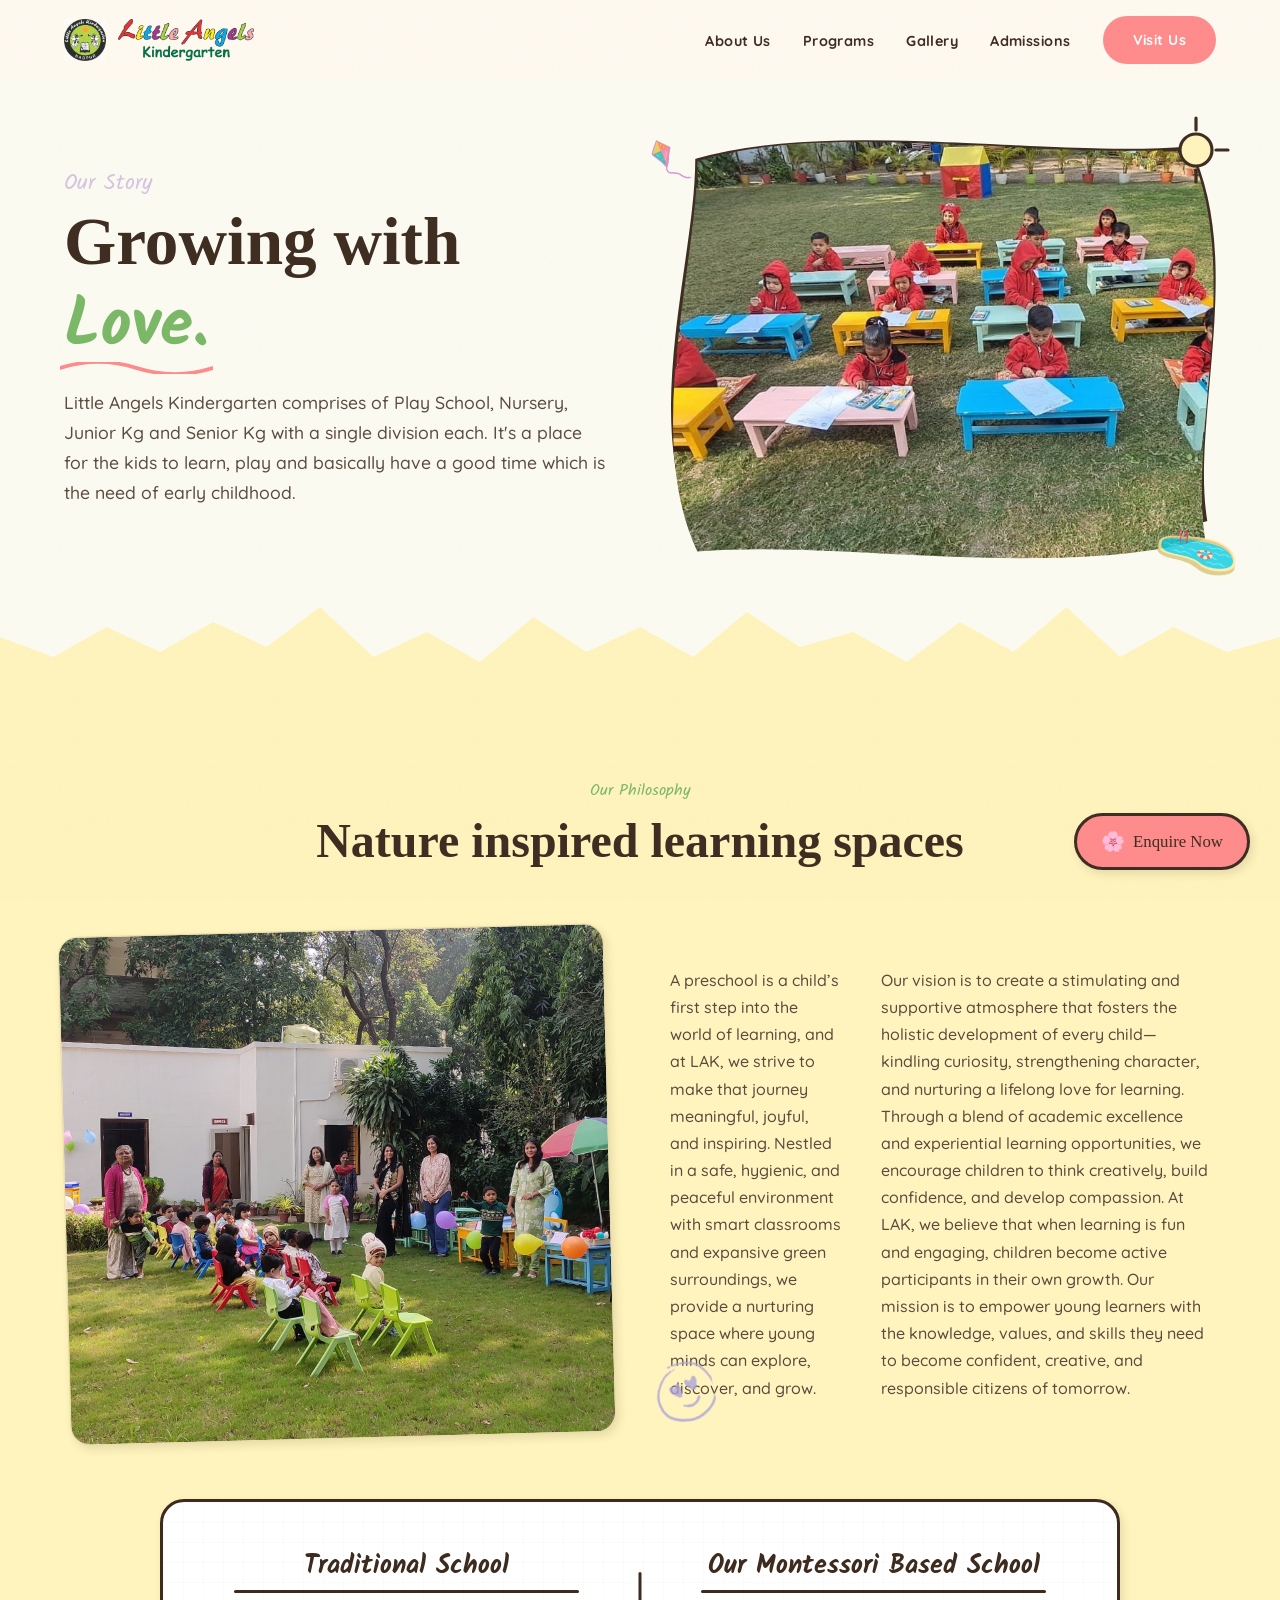
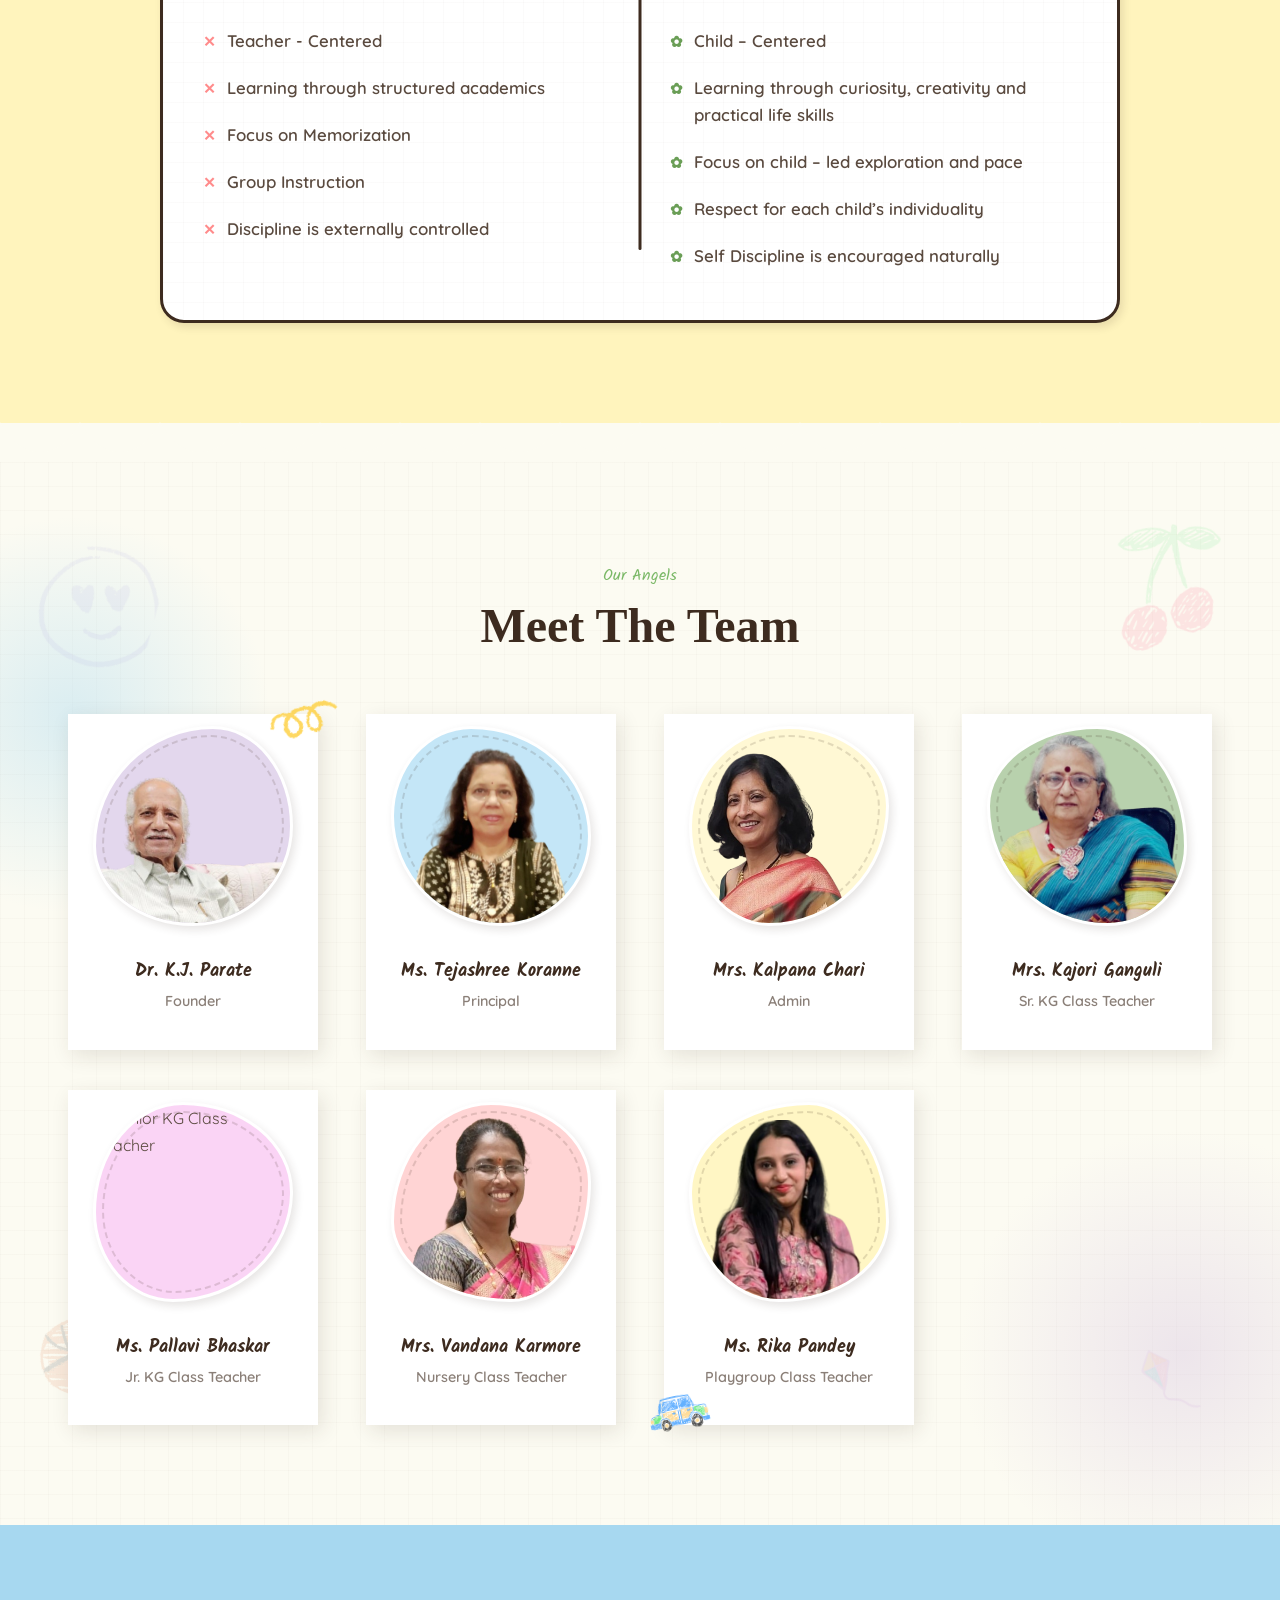
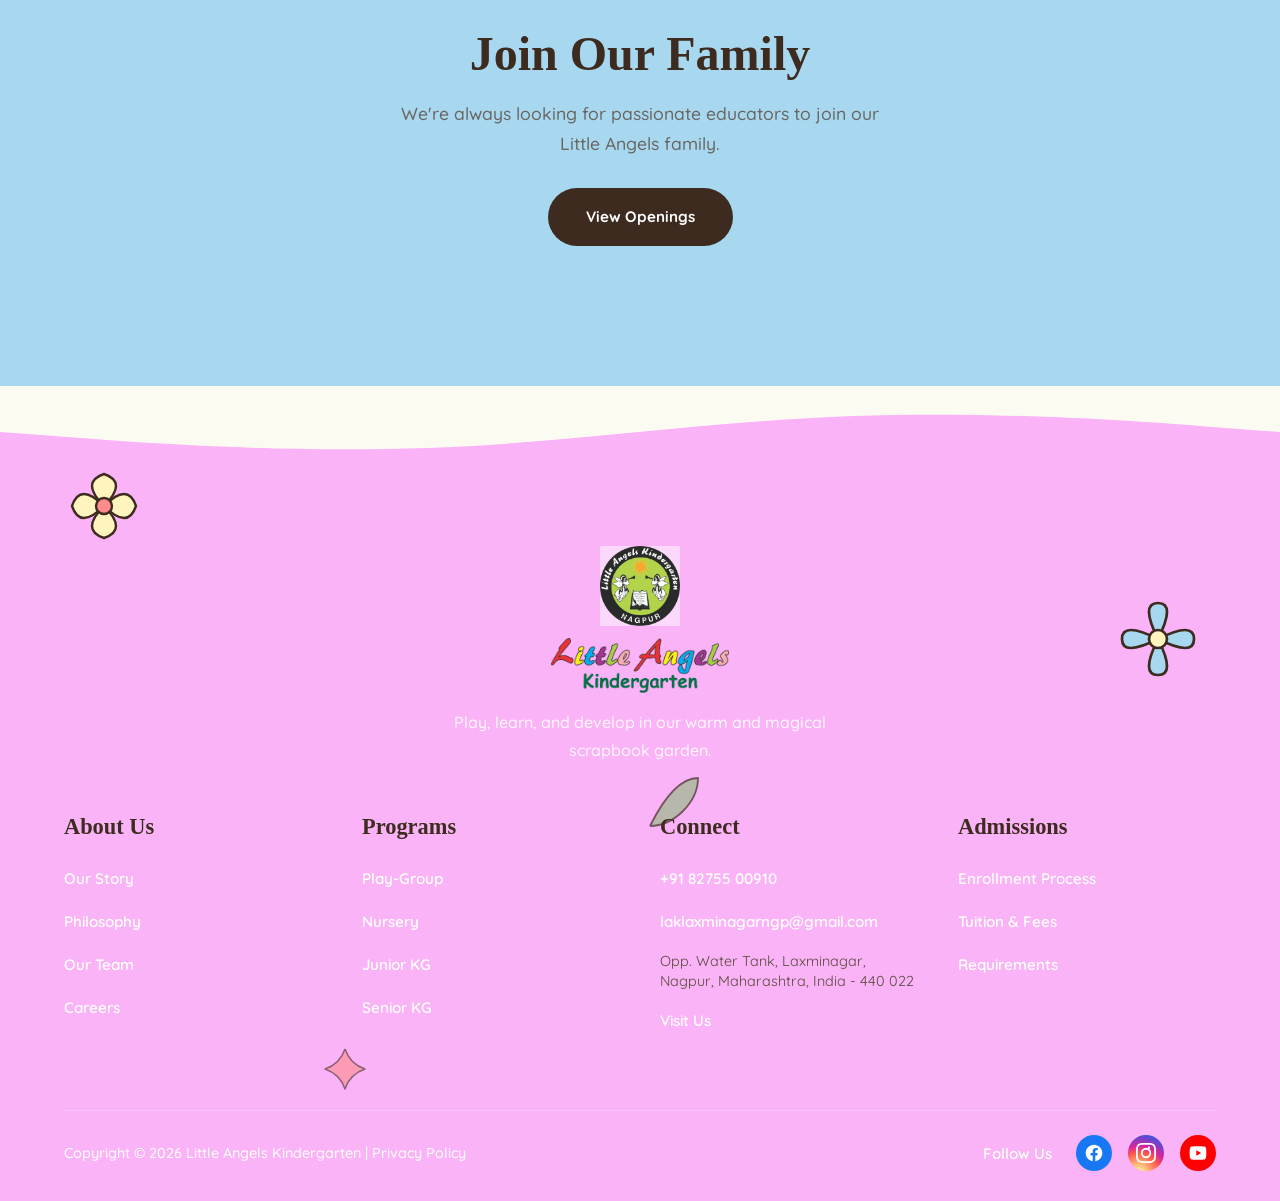
==== commit 5b76ea73: "fixes" ====
--- a/about.html
+++ b/about.html
@@ -218,8 +218,8 @@
                         <img class="faculty-photo" src="imgs/faculty/Founder.png" alt="Founder" loading="lazy">
                     </div>
                     <div class="caption">
-                        <div class="name">Mrs. Hilal İnce</div>
-                        <div class="role">Founder & Director</div>
+                        <div class="name">Dr. K.J. Parate</div>
+                        <div class="role">Founder</div>
                     </div>
                 </div>
 
@@ -230,7 +230,7 @@
                         <img class="faculty-photo" src="imgs/faculty/Princple.png" alt="Principal" loading="lazy">
                     </div>
                     <div class="caption">
-                        <div class="name">Mrs. Tejashree Konnare</div>
+                        <div class="name">Ms. Tejashree Koranne</div>
                         <div class="role">Principal</div>
                     </div>
                 </div>
@@ -243,7 +243,7 @@
                     </div>
                     <div class="caption">
                         <div class="name">Mrs. Kalpana Chari</div>
-                        <div class="role">Administrative Head</div>
+                        <div class="role">Admin</div>
                     </div>
                 </div>
 
@@ -256,7 +256,7 @@
                     </div>
                     <div class="caption">
                         <div class="name">Mrs. Kajori Ganguli</div>
-                        <div class="role">Senior KG Class Teacher</div>
+                        <div class="role">Sr. KG Class Teacher</div>
                     </div>
                 </div>
 
@@ -265,11 +265,11 @@
                     <div class="faculty-avatar-container">
                         <div class="faculty-bg-blob"></div>
                         <img class="faculty-photo" src="WEBSITE/faculty/ClassTeacherJuniorKG.png"
-                            alt="Senior KG Class Teacher" loading="lazy">
-                    </div>
-                    <div class="caption">
-                        <div class="name">Mrs. Pallavi Bhaskar</div>
-                        <div class="role">Junior KG Class Teacher</div>
+                            alt="Junior KG Class Teacher" loading="lazy">
+                    </div>
+                    <div class="caption">
+                        <div class="name">Ms. Pallavi Bhaskar</div>
+                        <div class="role">Jr. KG Class Teacher</div>
                     </div>
                 </div>
 
@@ -296,7 +296,7 @@
                             alt="Playgroup Class Teacher" loading="lazy" style="top: 15px;">
                     </div>
                     <div class="caption">
-                        <div class="name">Mrs. Rika Pandey</div>
+                        <div class="name">Ms. Rika Pandey</div>
                         <div class="role">Playgroup Class Teacher</div>
                     </div>
                 </div>
--- a/style.css
+++ b/style.css
@@ -576,7 +576,12 @@
     }
     
     .about-image-wrapper {
-        padding-bottom: 60px;
+        padding-bottom: 120px;
+    }
+
+    .about-main-img {
+        width: 100%;
+        transform: translateY(-30px);
     }
     
     .about-quote-card {
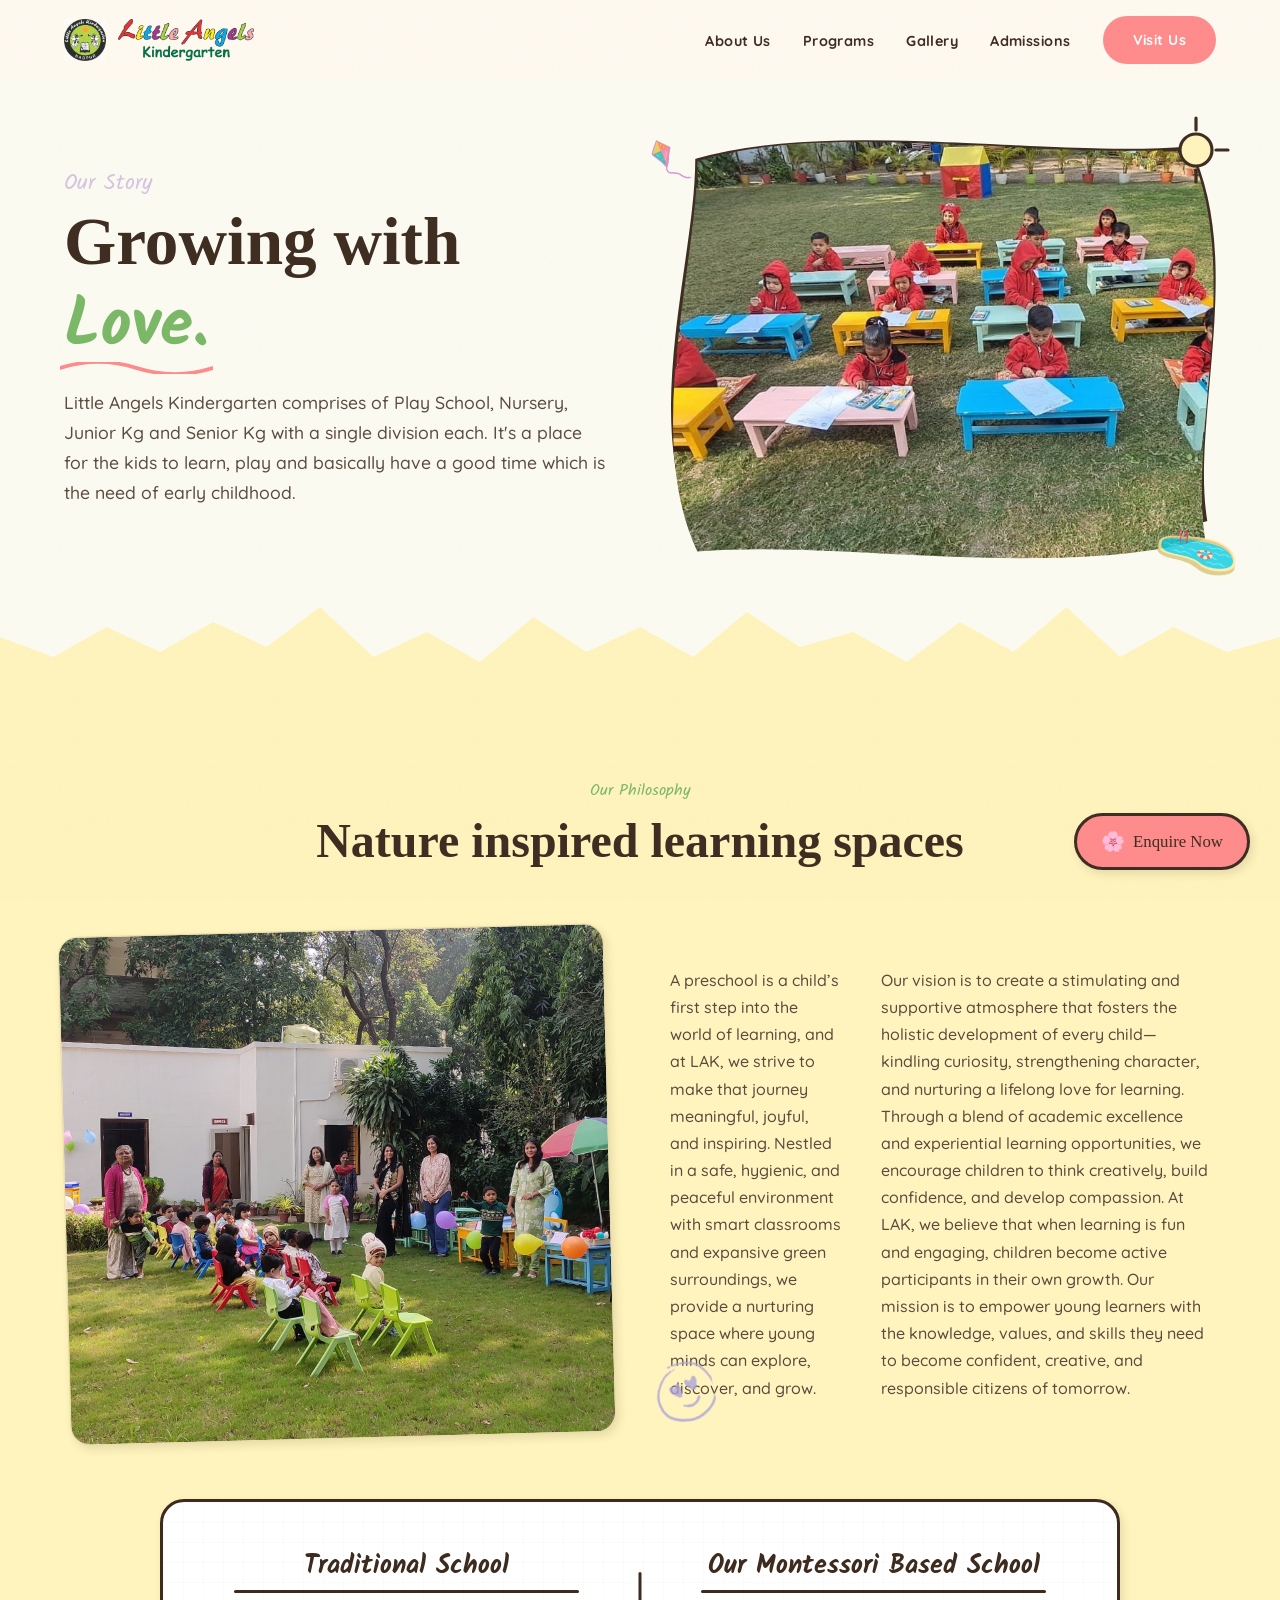
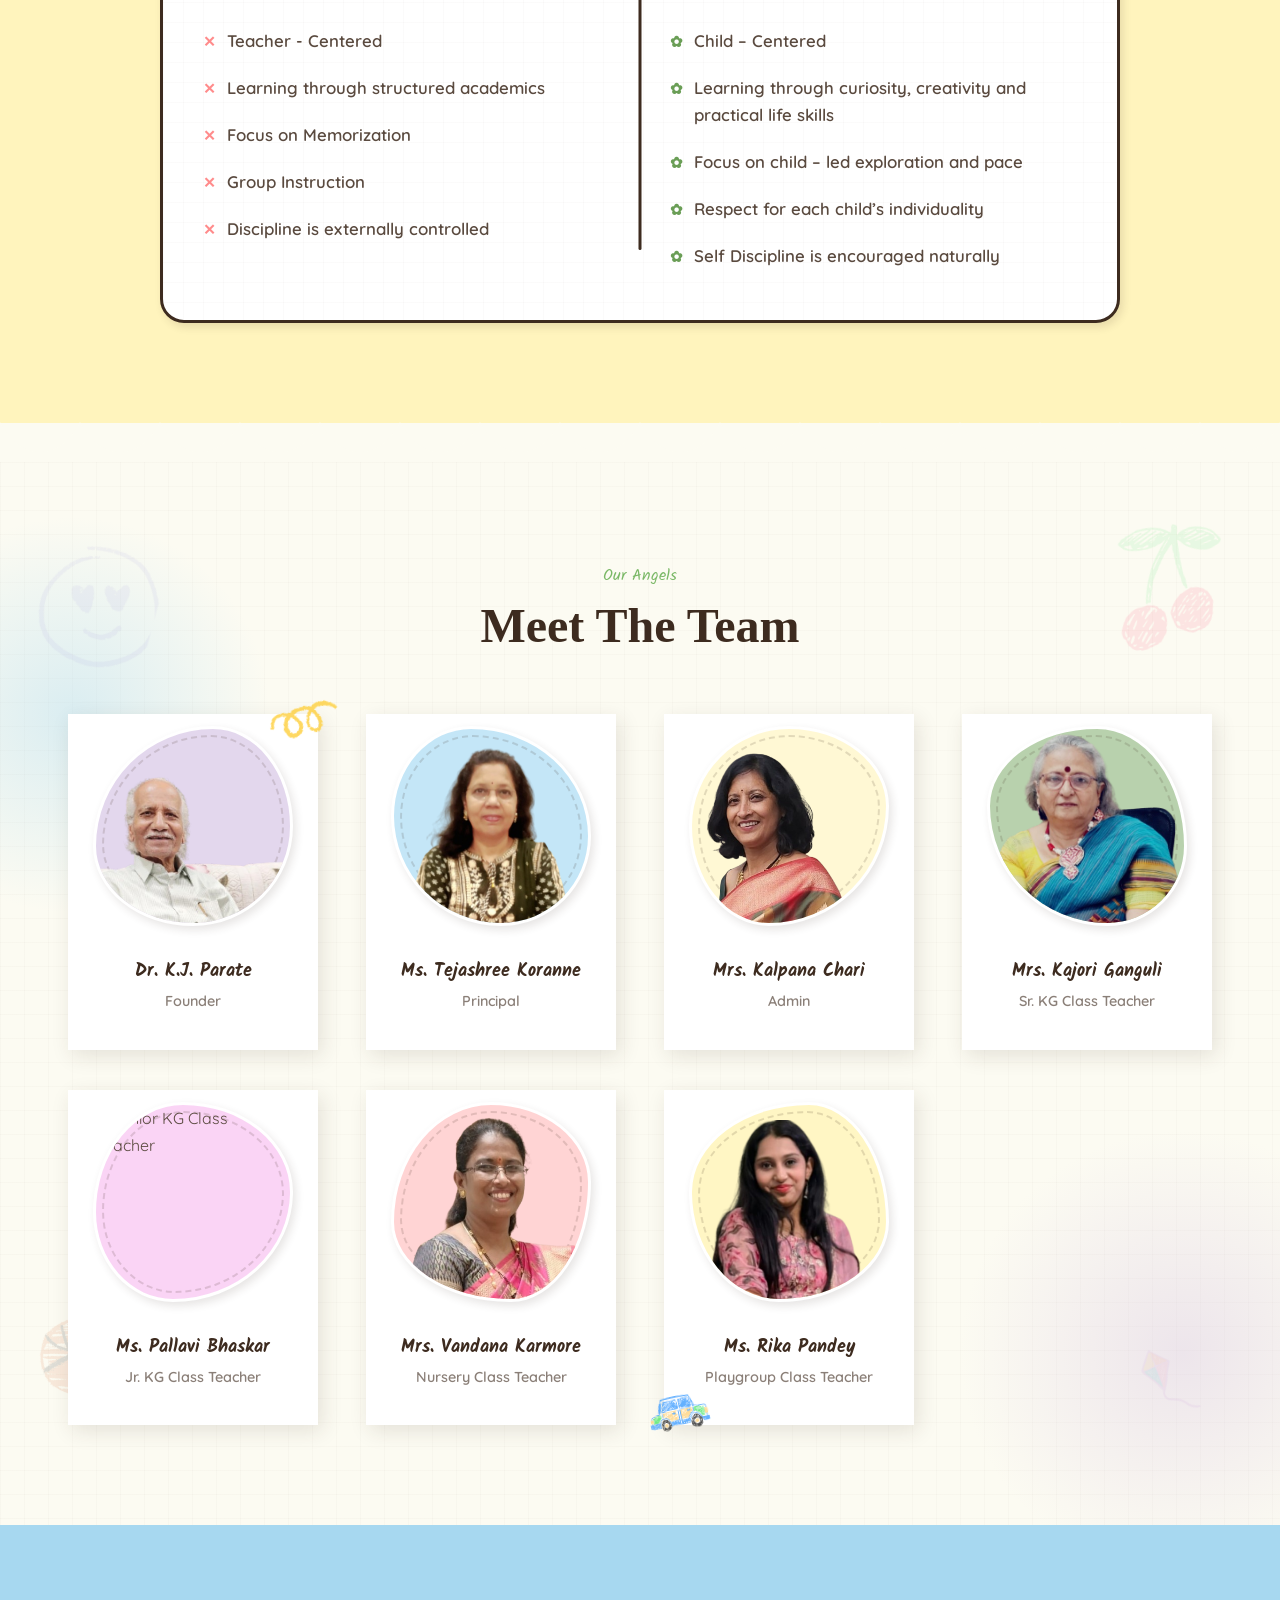
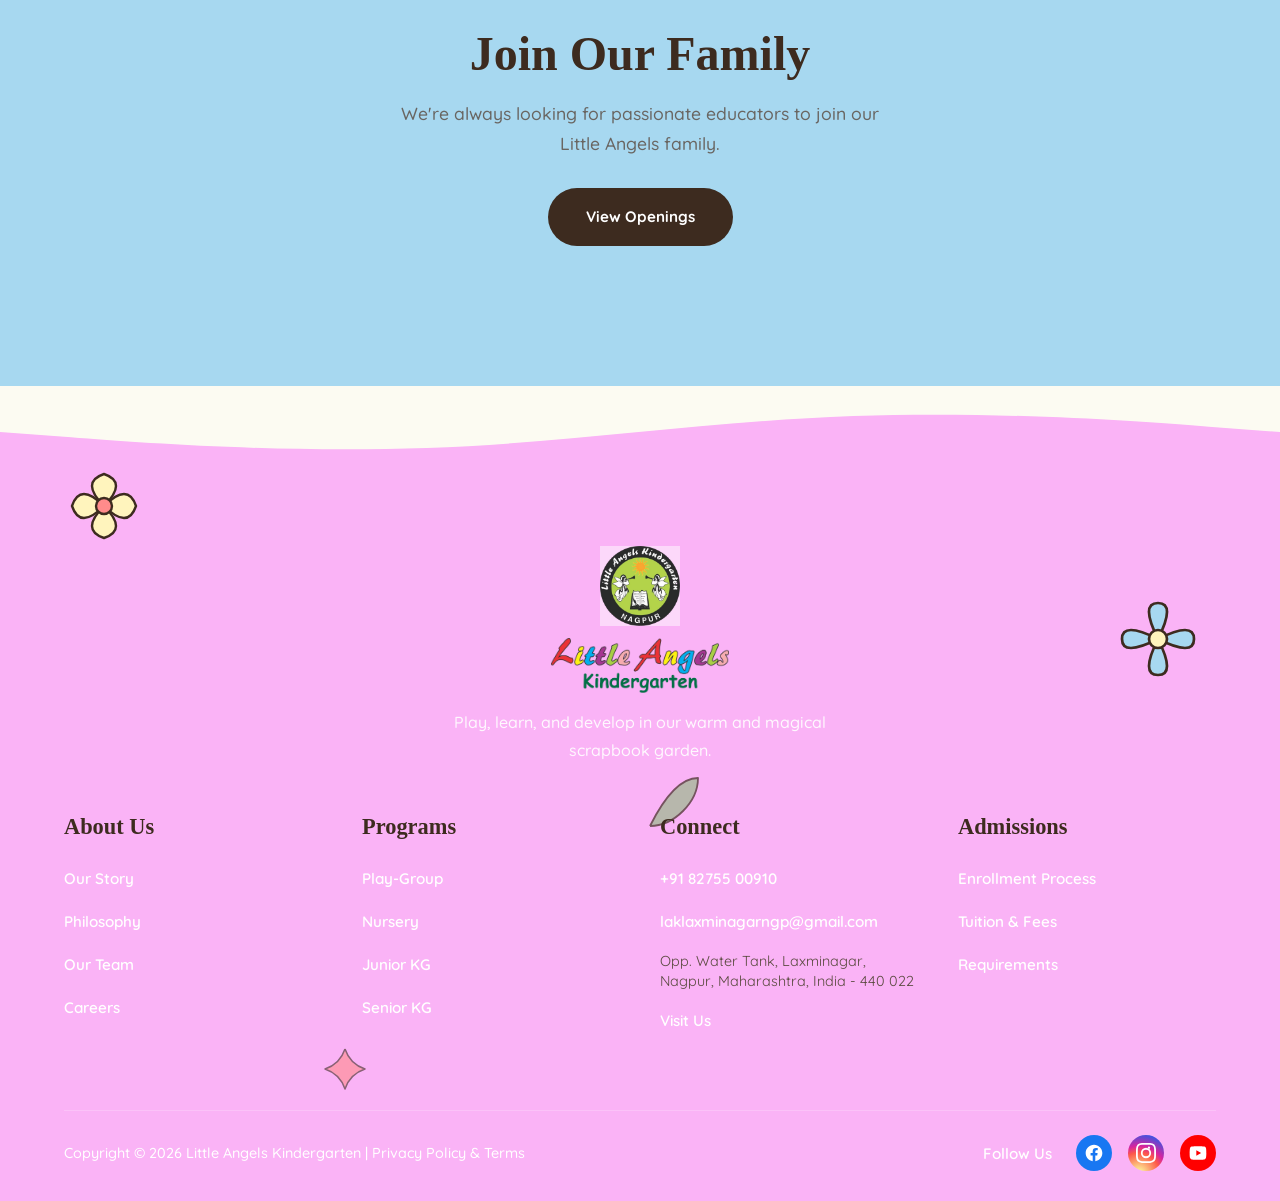
==== commit 6d154e8f: "tnc" ====
--- a/about.html
+++ b/about.html
@@ -4,13 +4,60 @@
 <head>
     <meta charset="UTF-8">
     <meta name="viewport" content="width=device-width, initial-scale=1.0">
-    <title>Little Angels Kindergarten | About Us</title>
+    <title>About Us | Little Angels Kindergarten Laxminagar Nagpur</title>
+    <meta name="description" content="Discover the story, philosophy, and expert teaching team behind Little Angels Kindergarten in Nagpur. Learn how our Montessori-based education helps kids bloom.">
+    <link rel="canonical" href="https://littleangelskindergarten.org/about.html">
+
+    <!-- Open Graph / Facebook -->
+    <meta property="og:type" content="website">
+    <meta property="og:url" content="https://littleangelskindergarten.org/about.html">
+    <meta property="og:title" content="About Us | Little Angels Kindergarten Laxminagar Nagpur">
+    <meta property="og:description" content="Discover the story, philosophy, and expert teaching team behind Little Angels Kindergarten in Nagpur. Learn how our Montessori-based education helps kids bloom.">
+    <meta property="og:image" content="https://littleangelskindergarten.org/LAK2logo.png">
+
+    <!-- Twitter -->
+    <meta name="twitter:card" content="summary_large_image">
+    <meta name="twitter:url" content="https://littleangelskindergarten.org/about.html">
+    <meta name="twitter:title" content="About Us | Little Angels Kindergarten Laxminagar Nagpur">
+    <meta name="twitter:description" content="Discover the story, philosophy, and expert teaching team behind Little Angels Kindergarten in Nagpur. Learn how our Montessori-based education helps kids bloom.">
+    <meta name="twitter:image" content="https://littleangelskindergarten.org/LAK2logo.png">
+
     <link rel="preconnect" href="https://fonts.googleapis.com">
     <link rel="preconnect" href="https://fonts.gstatic.com" crossorigin>
     <link href="https://fonts.googleapis.com/css2?family=Chewy&family=Kalam:wght@300;400;700&display=swap"
         rel="stylesheet">
     <link rel="icon" type="image/png" href="LAK2logo.png">
     <link rel="stylesheet" href="style.css">
+
+    <!-- Structured Data (Schema.org) for AboutPage -->
+    <script type="application/ld+json">
+    {
+      "@context": "https://schema.org",
+      "@type": "AboutPage",
+      "mainEntity": {
+        "@type": "Preschool",
+        "name": "Little Angels Kindergarten",
+        "url": "https://littleangelskindergarten.org",
+        "employee": [
+          {
+            "@type": "Person",
+            "name": "Dr. K.J. Parate",
+            "jobTitle": "Founder"
+          },
+          {
+            "@type": "Person",
+            "name": "Ms. Tejashree Koranne",
+            "jobTitle": "Principal"
+          },
+          {
+            "@type": "Person",
+            "name": "Mrs. Kalpana Chari",
+            "jobTitle": "Admin"
+          }
+        ]
+      }
+    }
+    </script>
 </head>
 
 <body>
@@ -425,7 +472,7 @@
 
                 <div class="footer-bottom">
                     <div class="copyright">
-                        Copyright &copy; 2026 Little Angels Kindergarten | <a href="#">Privacy Policy</a>
+                        Copyright &copy; 2026 Little Angels Kindergarten | <a href="privacy-policy.html">Privacy Policy & Terms</a>
                     </div>
                     <div class="social-links">
                         <span>Follow Us</span>
--- a/style.css
+++ b/style.css
@@ -576,7 +576,7 @@
     }
     
     .about-image-wrapper {
-        padding-bottom: 120px;
+        padding-bottom: 140px;
     }
 
     .about-main-img {
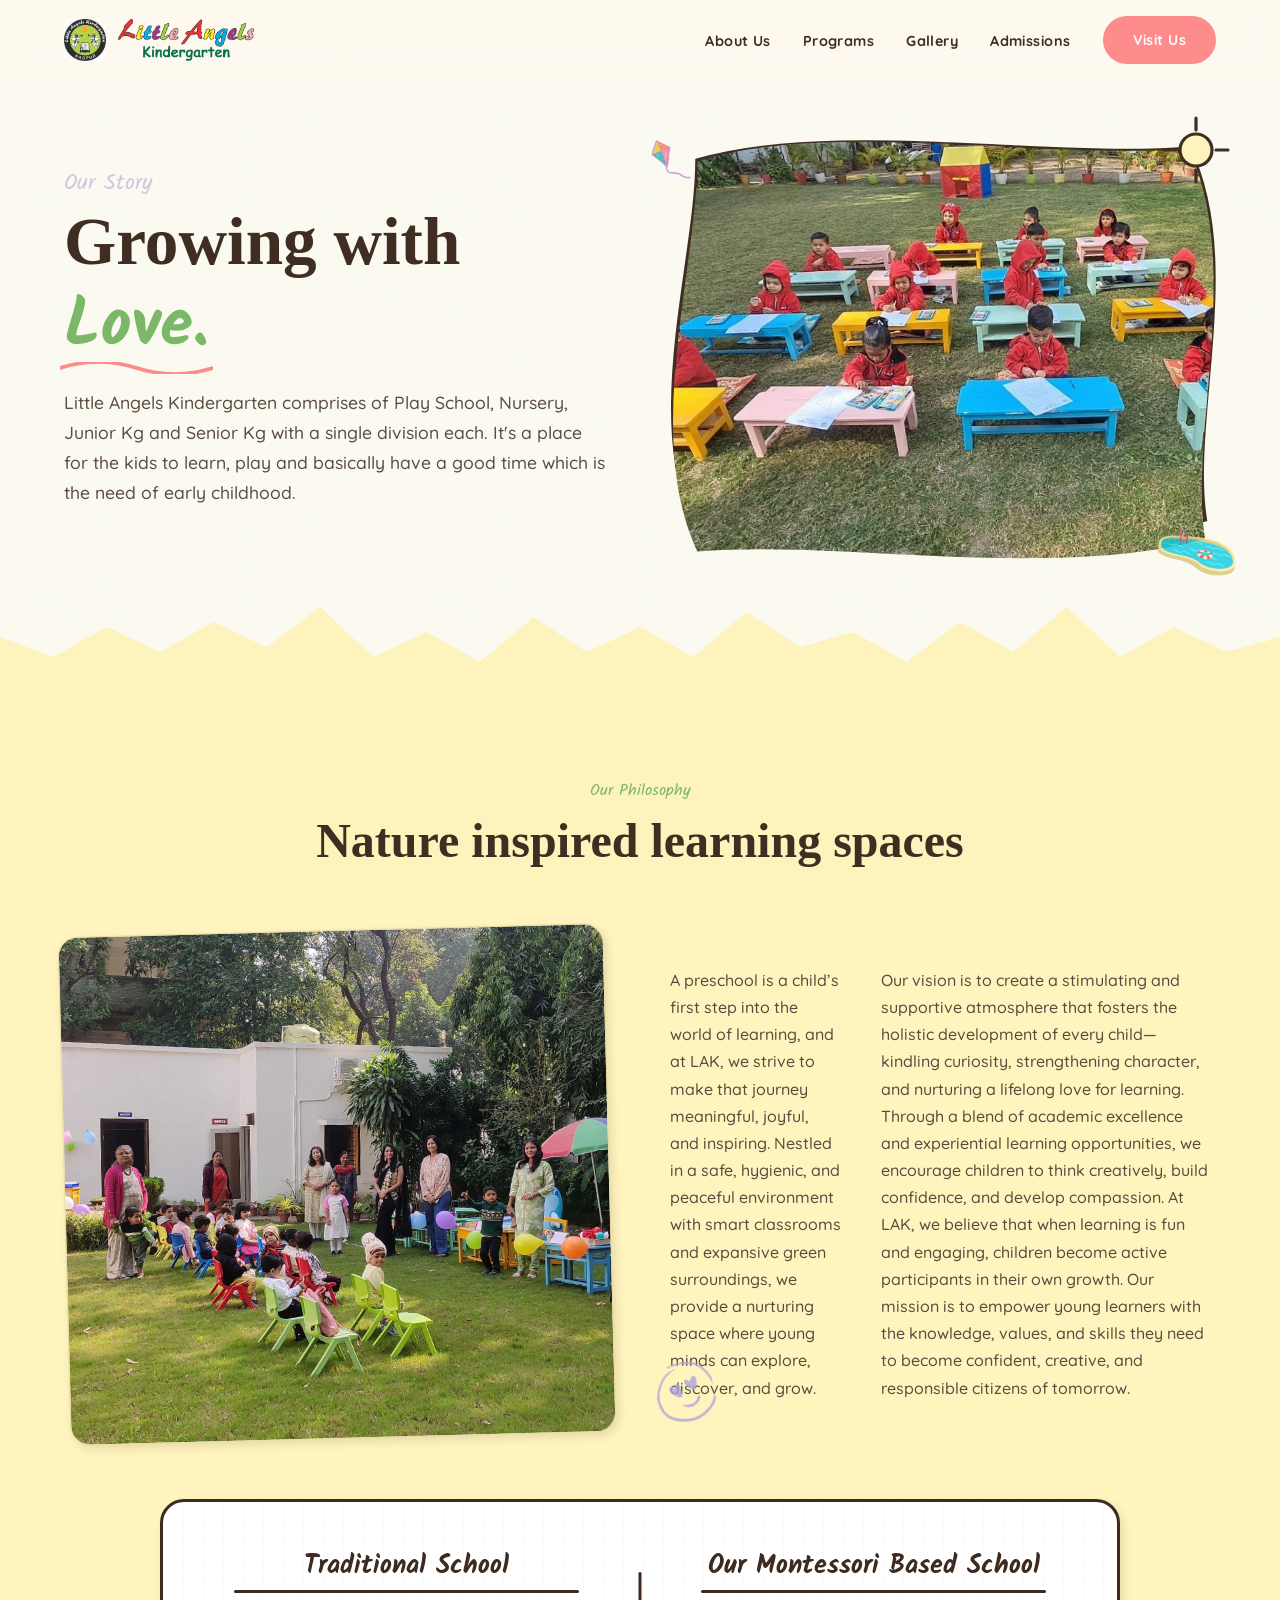
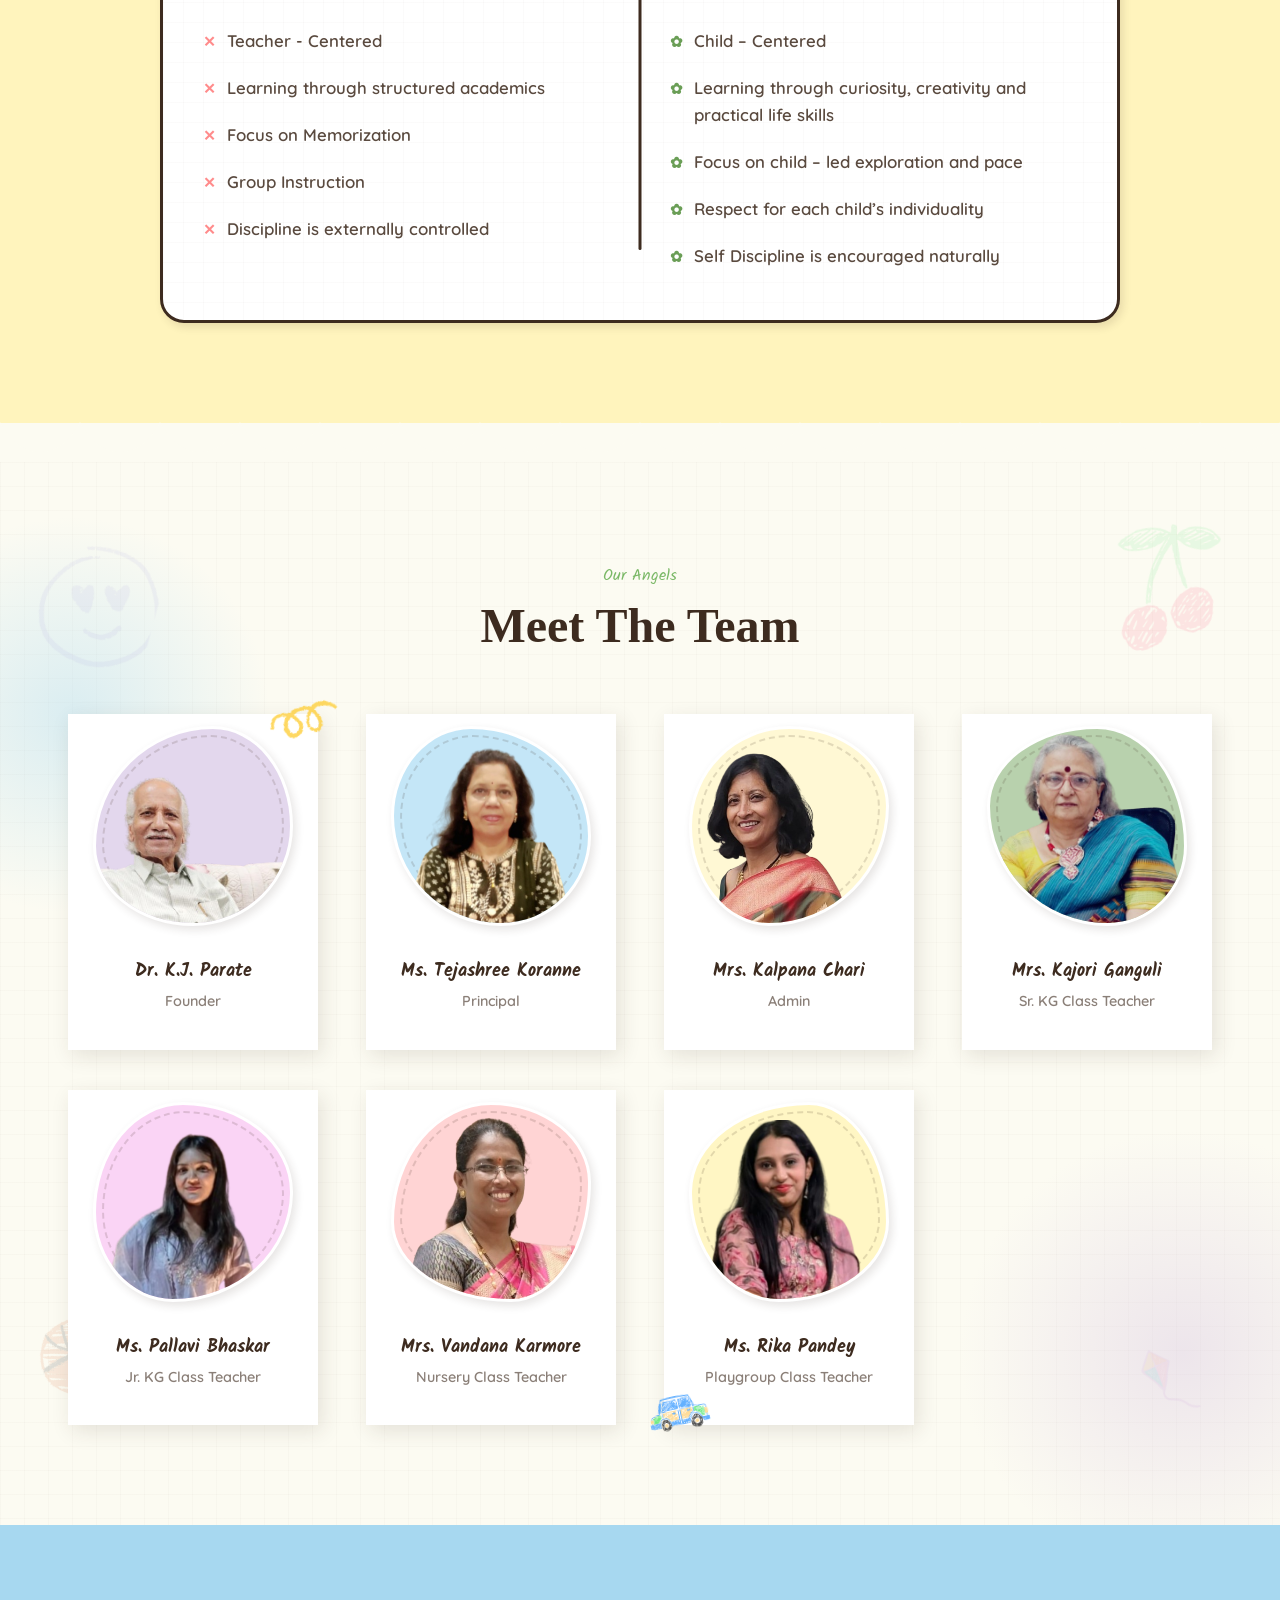
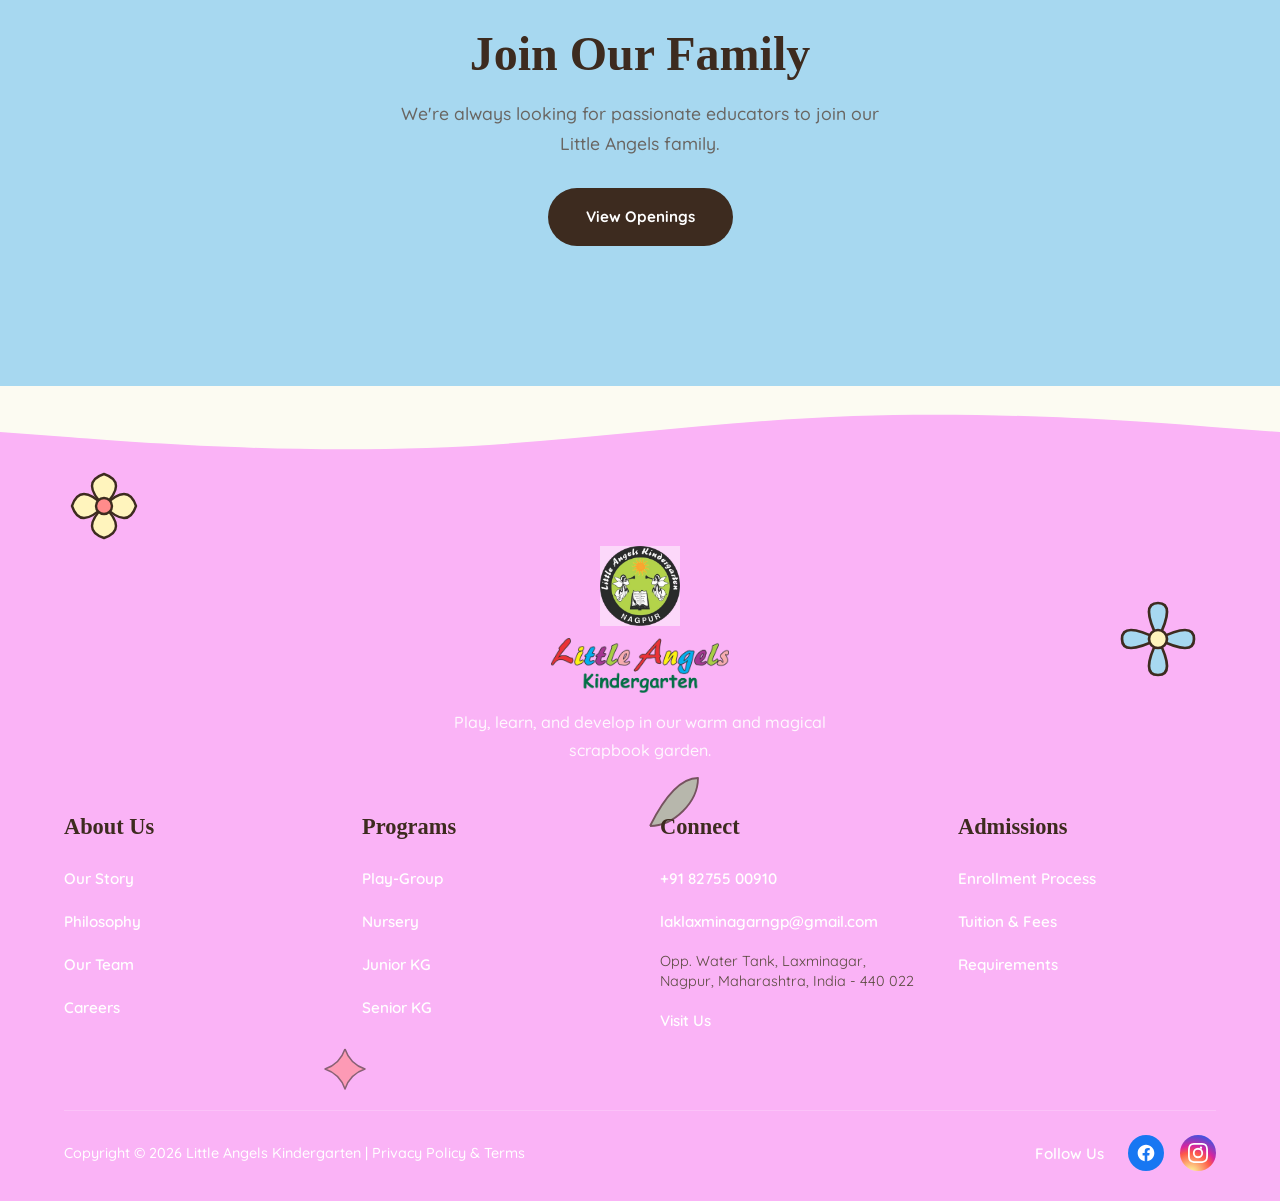
==== commit 7a5cc5b8: "final changes" ====
--- a/about.html
+++ b/about.html
@@ -136,7 +136,7 @@
                             d="M 20 20 C 120 -20, 280 20, 380 8 C 420 120, 380 280, 392 380 C 280 420, 120 380, 20 392 C -20 280, 20 120, 20 20 Z"
                             fill="none" stroke="#3D2B1F" stroke-width="3" />
                     </svg>
-                    <img src="WEBSITE\Our story\IMG-20260110-WA0049.jpg" alt="Kindergarten exterior"
+                    <img src="WEBSITE/Our story/IMG-20260110-WA0049.jpg" alt="Kindergarten exterior"
                         style="clip-path: url(#wobbly-clip-about);" fetchpriority="high">
                 </div>
                 <img src="doodles/12_20260517_151332_0011.png" alt="Doodle Leaf" class="scrapbook-doodle doodle-hero-1"
@@ -311,7 +311,7 @@
                 <div class="faculty-card polaroid reveal">
                     <div class="faculty-avatar-container">
                         <div class="faculty-bg-blob"></div>
-                        <img class="faculty-photo" src="WEBSITE/faculty/ClassTeacherJuniorKG.png"
+                        <img class="faculty-photo" src="WEBSITE/Faculty/ClassTeacherJuniorKG.png"
                             alt="Junior KG Class Teacher" loading="lazy">
                     </div>
                     <div class="caption">
@@ -324,7 +324,7 @@
                 <div class="faculty-card bg-removed polaroid reveal reveal-delay-1">
                     <div class="faculty-avatar-container">
                         <div class="faculty-bg-blob"></div>
-                        <img class="faculty-photo" src="WEBSITE\Faculty\ClassTeacherNursery.png"
+                        <img class="faculty-photo" src="WEBSITE/Faculty/ClassTeacherNursery.png"
                             alt="Nursery Class Teacher" loading="lazy">
                     </div>
                     <div class="caption">
@@ -481,14 +481,14 @@
                                 <path
                                     d="M12 2C6.477 2 2 6.477 2 12c0 4.991 3.657 9.128 8.438 9.879V14.89h-2.54V12h2.54V9.797c0-2.506 1.492-3.89 3.777-3.89 1.094 0 2.238.195 2.238.195v2.46h-1.26c-1.243 0-1.63.771-1.63 1.562V12h2.773l-.443 2.89h-2.33v6.989C18.343 21.129 22 16.99 22 12c0-5.523-4.477-10-10-10z" />
                             </svg></a>
-                        <a href="#" class="social-icon ig"><svg viewBox="0 0 24 24">
+                        <a href="https://www.instagram.com/little_angels_kindergarten_lak/" class="social-icon ig"><svg viewBox="0 0 24 24">
                                 <path
                                     d="M12 2.163c3.204 0 3.584.012 4.85.07 3.252.148 4.771 1.691 4.919 4.919.058 1.265.069 1.645.069 4.849 0 3.205-.012 3.584-.069 4.849-.149 3.225-1.664 4.771-4.919 4.919-1.266.058-1.644.07-4.85.07-3.204 0-3.584-.012-4.849-.07-3.26-.149-4.771-1.699-4.919-4.92-.058-1.265-.07-1.644-.07-4.849 0-3.204.013-3.583.07-4.849.149-3.227 1.664-4.771 4.919-4.919 1.266-.057 1.645-.069 4.849-.069zm0-2.163C8.741 0 8.332.014 7.052.072 2.695.272.273 2.69.073 7.052.014 8.333 0 8.741 0 12c0 3.259.014 3.668.072 4.948.2 4.358 2.618 6.78 6.98 6.98 1.28.058 1.689.072 4.948.072 3.259 0 3.668-.014 4.948-.072 4.354-.2 6.782-2.618 6.979-6.98.059-1.28.073-1.689.073-4.948 0-3.259-.014-3.667-.072-4.947-.196-4.354-2.617-6.78-6.979-6.98-1.28-.059-1.69-.073-4.949-.073zm0 5.838A6.162 6.162 0 1018.162 12 6.162 6.162 0 0012 5.838zm0 10.162A4 4 0 1116 12a4 4 0 01-4 4zm4.965-10.405a1.44 1.44 0 11-2.88 0 1.44 1.44 0 012.88 0z" />
                             </svg></a>
-                        <a href="#" class="social-icon yt"><svg viewBox="0 0 24 24">
+                        <!-- <a href="#" class="social-icon yt"><svg viewBox="0 0 24 24">
                                 <path
                                     d="M21.582 6.186a2.665 2.665 0 00-1.875-1.884C18.05 3.86 12 3.86 12 3.86s-6.05 0-7.707.442a2.665 2.665 0 00-1.875 1.884C1.976 7.842 1.976 12 1.976 12s0 4.158.442 5.814a2.665 2.665 0 001.875 1.884C5.95 20.14 12 20.14 12 20.14s6.05 0 7.707-.442a2.665 2.665 0 001.875-1.884c.442-1.656.442-5.814.442-5.814s0-4.158-.442-5.814zM9.99 15.352V8.648L15.772 12l-5.781 3.352z" />
-                            </svg></a>
+                            </svg></a> -->
                     </div>
                 </div>
             </div>
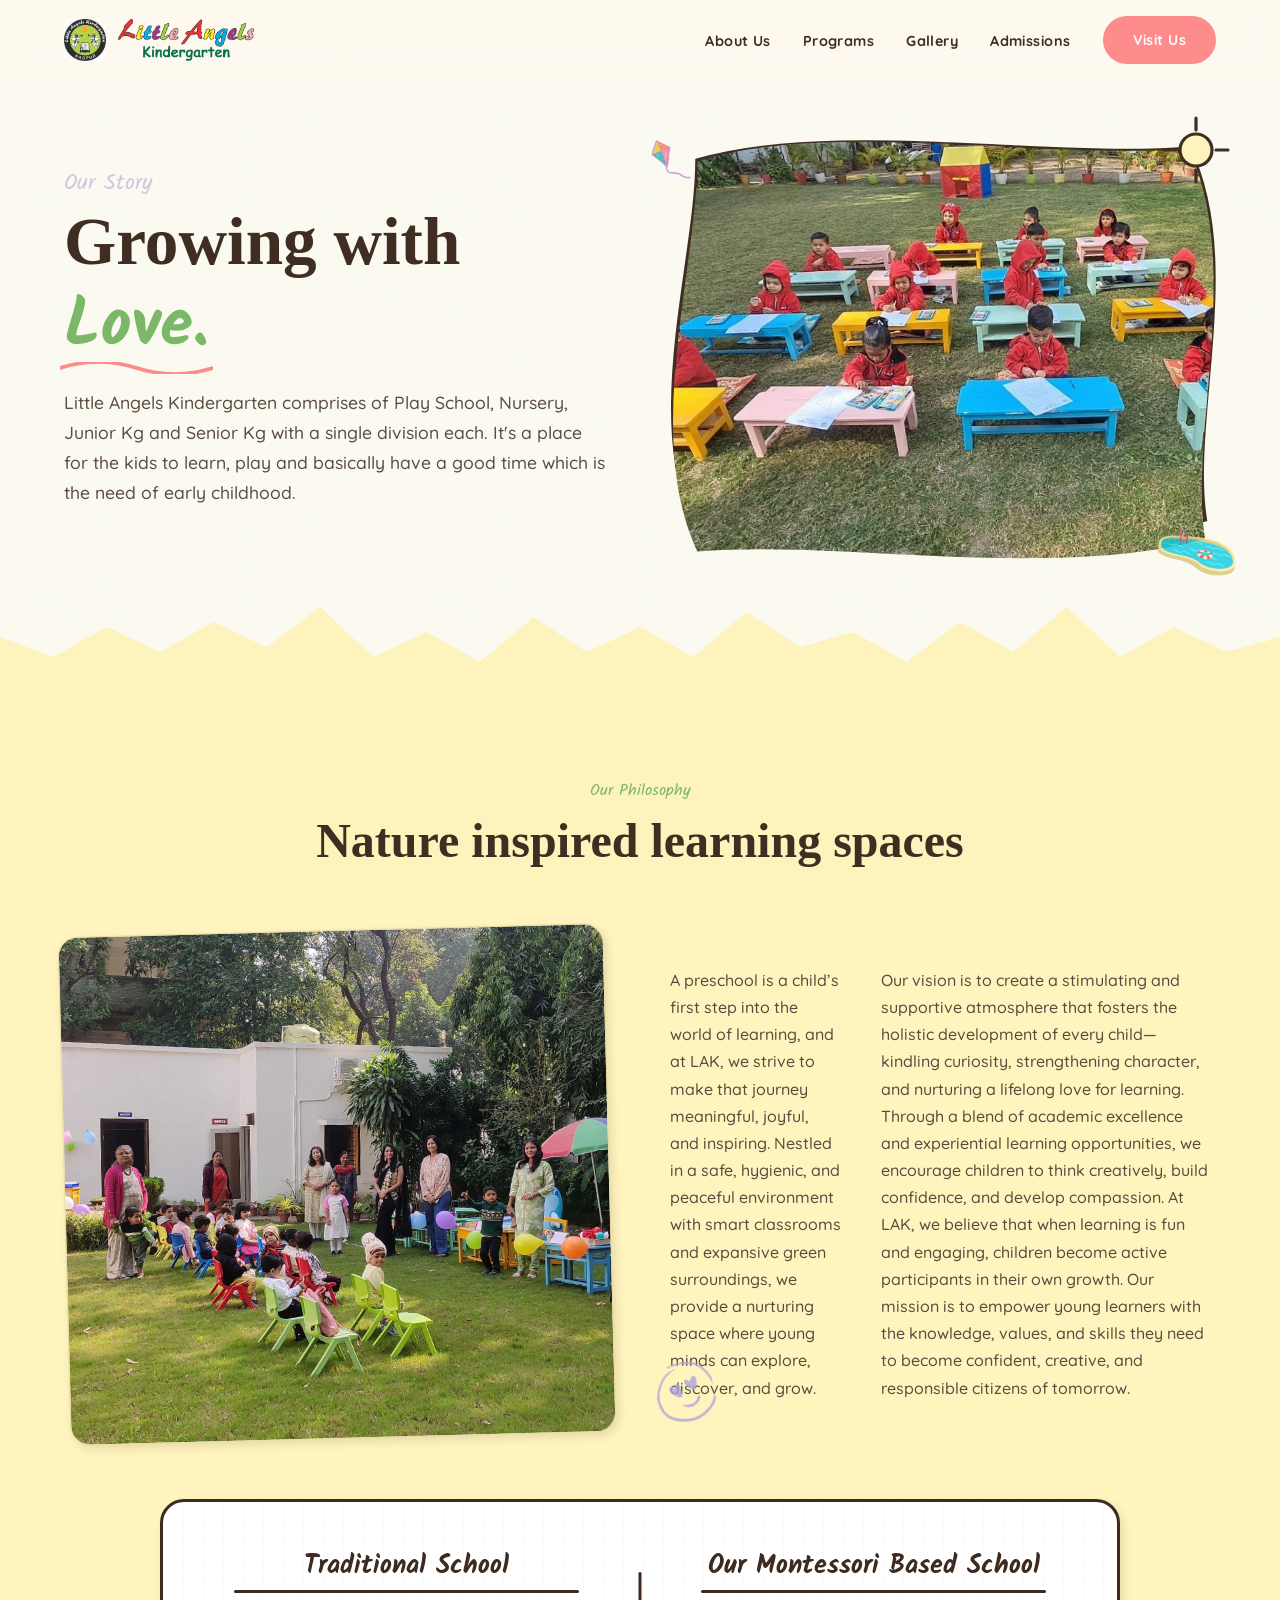
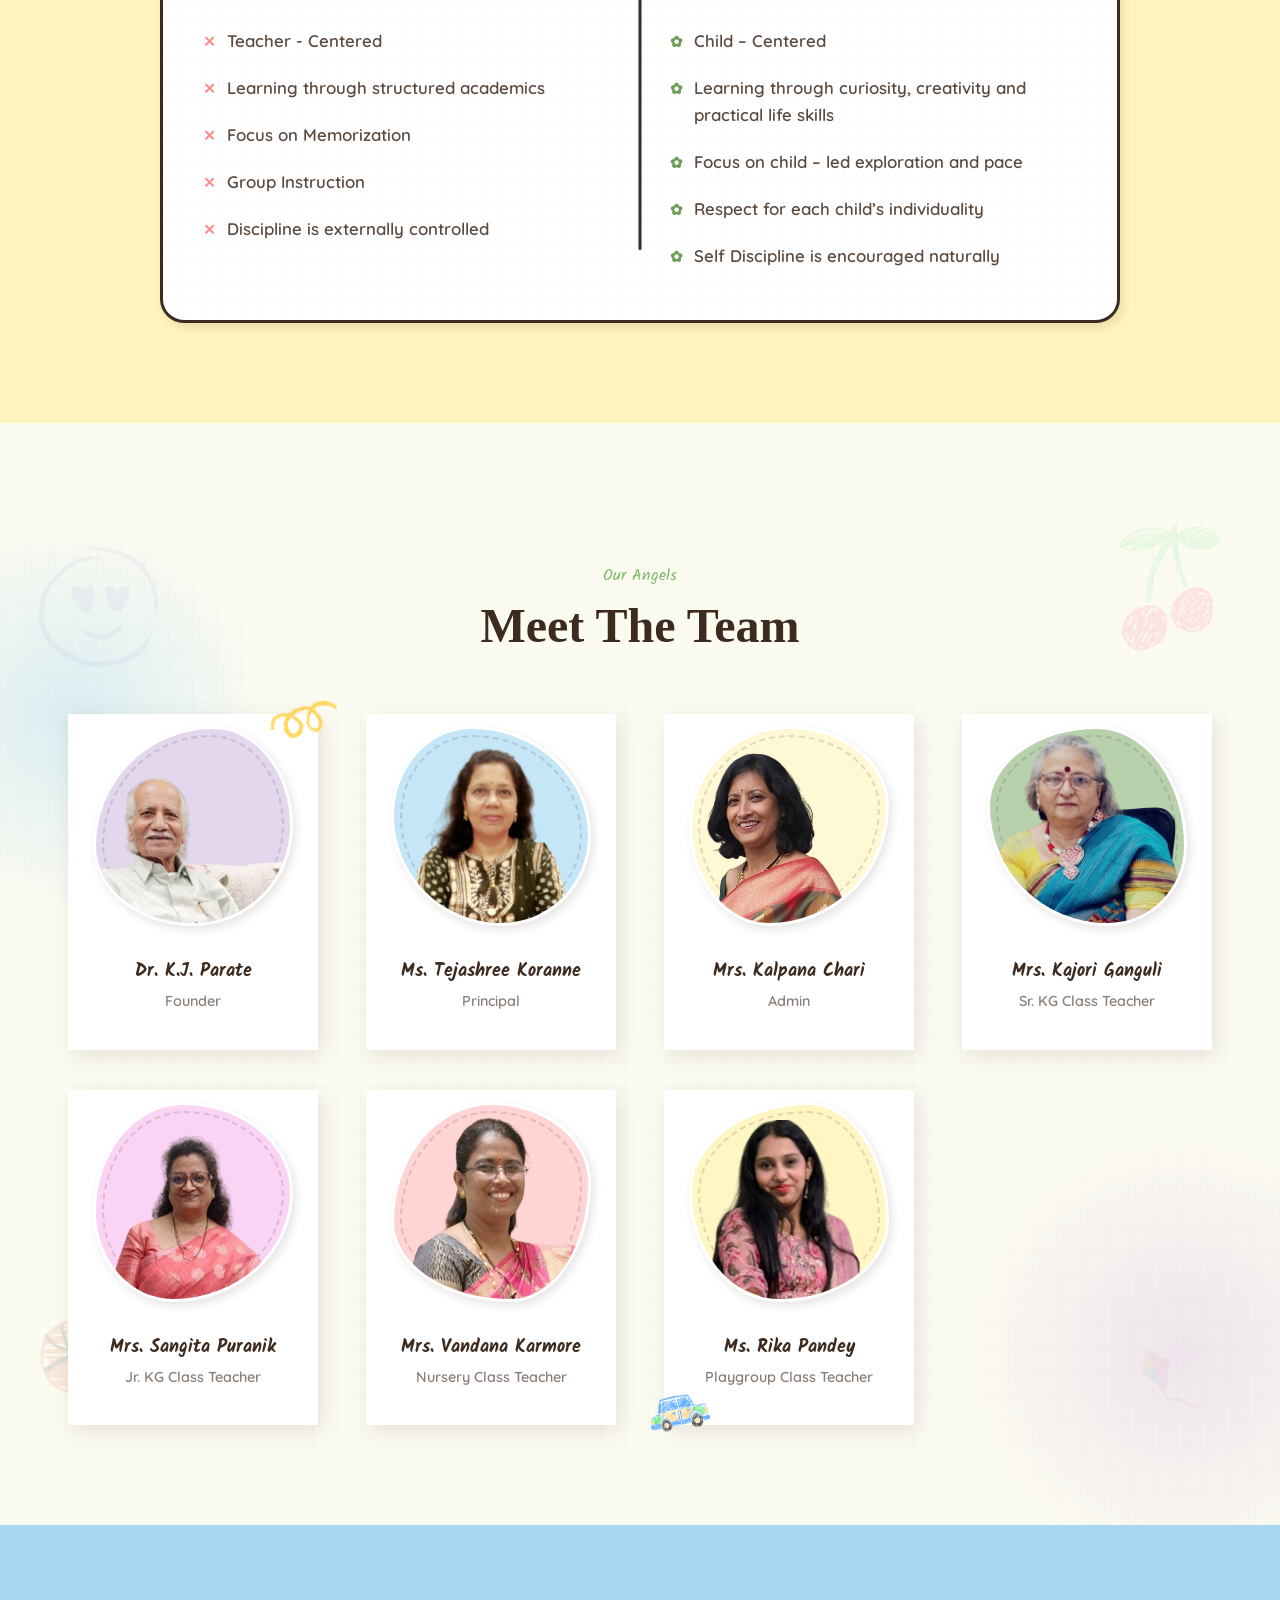
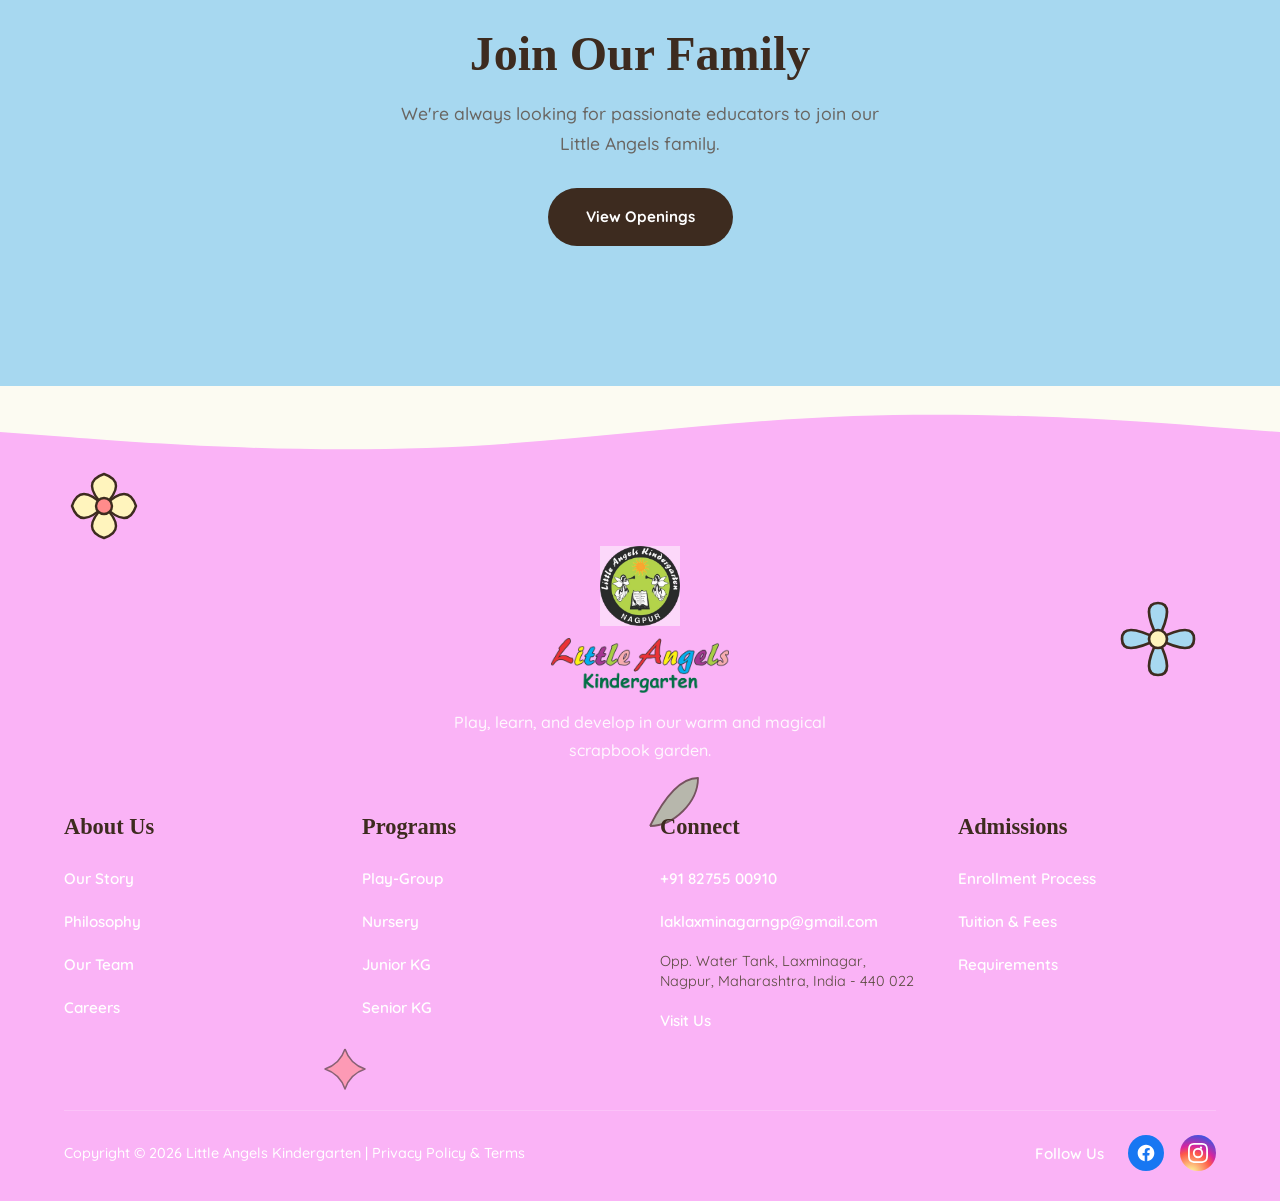
==== commit cffbcc6b: "Change1" ====
--- a/about.html
+++ b/about.html
@@ -315,7 +315,7 @@
                             alt="Junior KG Class Teacher" loading="lazy">
                     </div>
                     <div class="caption">
-                        <div class="name">Ms. Pallavi Bhaskar</div>
+                        <div class="name">Mrs. Sangita Puranik</div>
                         <div class="role">Jr. KG Class Teacher</div>
                     </div>
                 </div>
